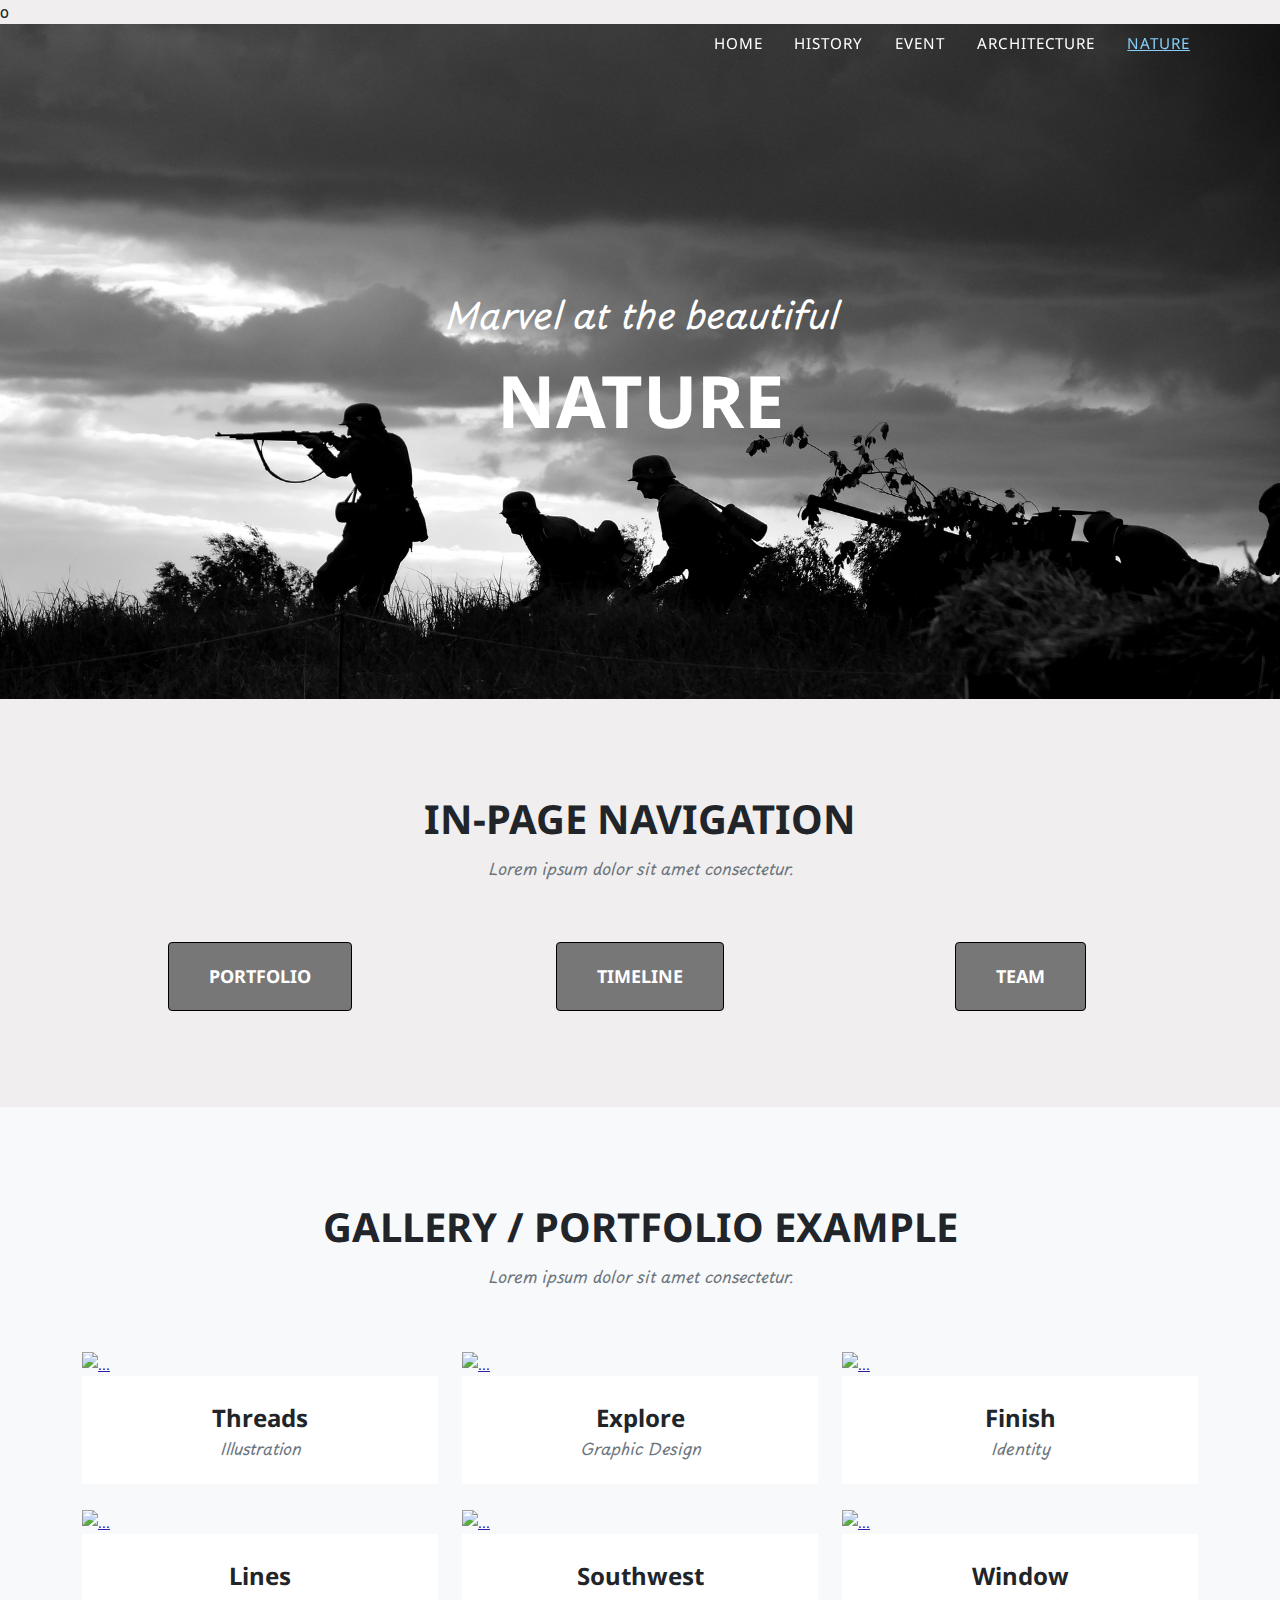
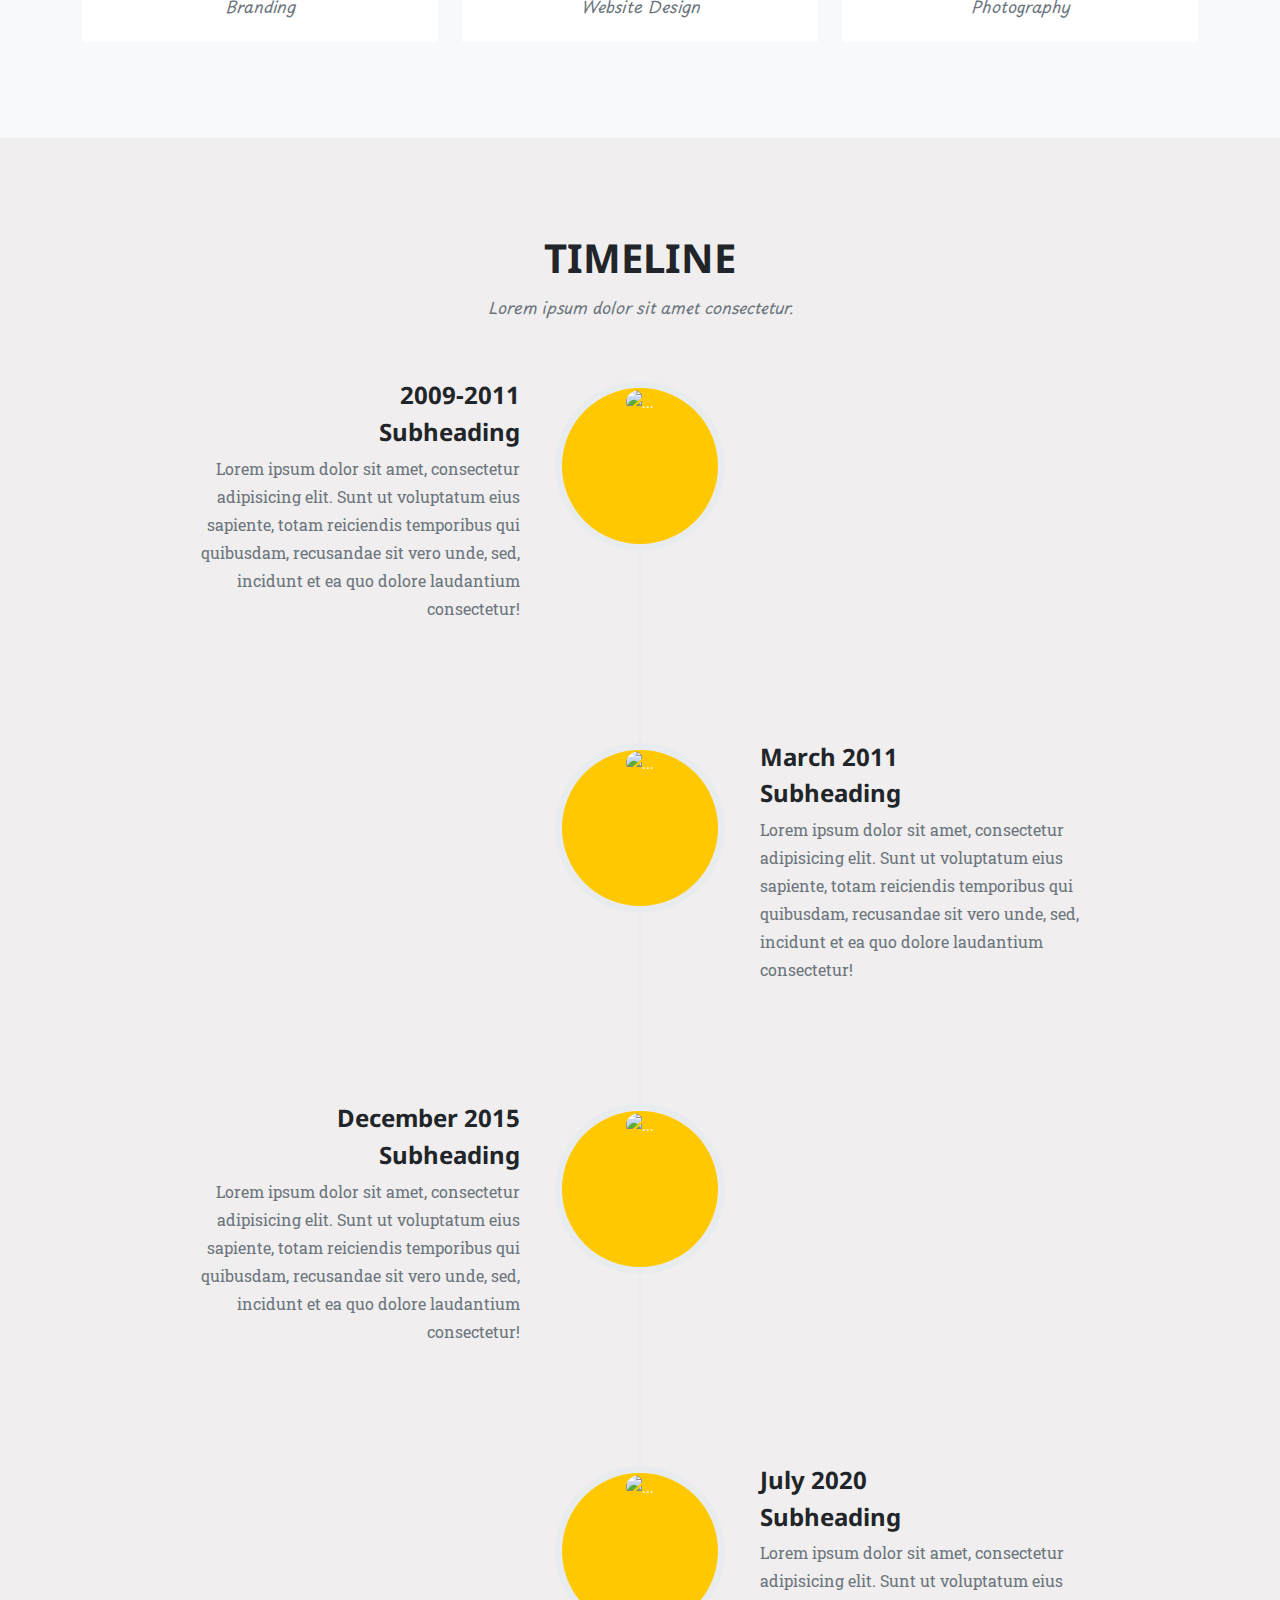
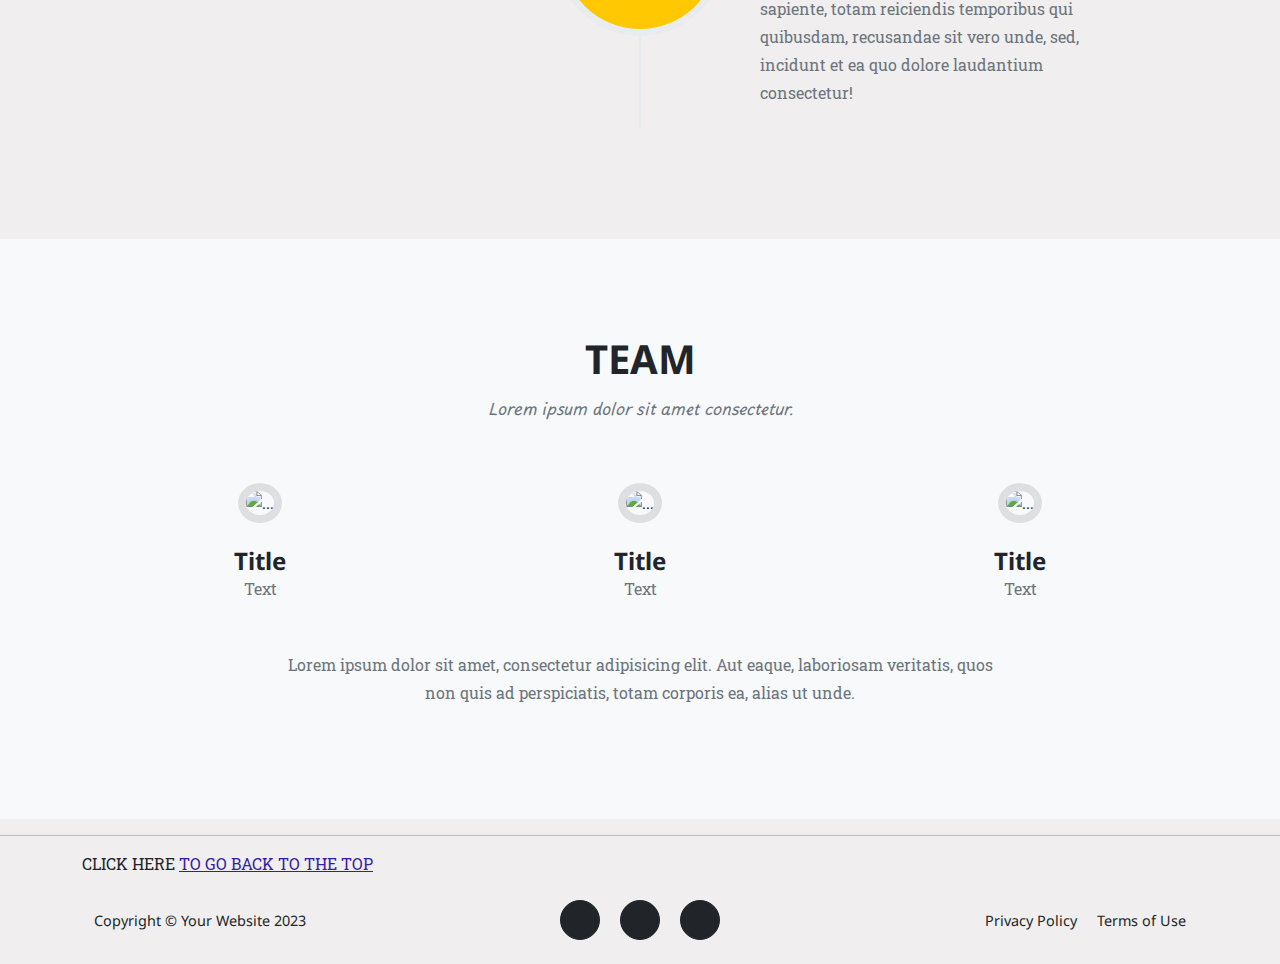
==== architecture.html @ 033f7594 "update to pages" ====
<!DOCTYPE html>
<html lang="en">
    <head>
        <meta charset="utf-8" />
        <meta name="viewport" content="width=device-width, initial-scale=1, shrink-to-fit=no" />
        <meta name="description" content="" />
        <meta name="author" content="" />
        <title>Agency - Start Bootstrap Theme</title>
        <!-- Favicon-->
        <link rel="icon" type="image/x-icon" href="assets/favicon.ico" />
        <!-- Font Awesome icons (free version)-->
        <script src="https://use.fontawesome.com/releases/v6.1.0/js/all.js" crossorigin="anonymous"></script>
        <!-- Google fonts-->
        <link href="https://fonts.googleapis.com/css?family=Montserrat:400,700" rel="stylesheet" type="text/css" />
        <link href="https://fonts.googleapis.com/css?family=Roboto+Slab:400,100,300,700" rel="stylesheet" type="text/css" />
        <link href="https://fonts.googleapis.com/css2?family=Noto+Sans:wght@500&display=swap" rel="stylesheet">
        o    <link href="https://fonts.googleapis.com/css2?family=Noto+Sans:wght@500&family=Playpen+Sans:wght@500&display=swap" rel="stylesheet">
        <!-- Core theme CSS (includes Bootstrap)-->
        <link href="css/styles.css" rel="stylesheet" />
    </head>
    <body id="page-top">
        <!-- Navigation-->
        <nav class="navbar navbar-expand-lg navbar-dark fixed-top" id="mainNav">
            <div class="container">
                <a class="navbar-brand" href="index.html"></a>
                <button class="navbar-toggler" type="button" data-bs-toggle="collapse" data-bs-target="#navbarResponsive" aria-controls="navbarResponsive" aria-expanded="false" aria-label="Toggle navigation">
                    Menu
                    <i class="fas fa-bars ms-1"></i>
                </button>
                <div class="collapse navbar-collapse" id="navbarResponsive">
                    <ul class="navbar-nav text-uppercase ms-auto py-4 py-lg-0">
                        <li class="nav-item"><a class="nav-link" href="index.html">Home</a></li>
                        <li class="nav-item"><a class="nav-link" href="history.html">History</a></li>
                        <li class="nav-item"><a class="nav-link" href="event.html">Event</a></li>
                        <li class="nav-item"><a class="nav-link" href="architecture.html">Architecture</a></li>
                        <li class="nav-item"><a class="nav-link active" href="nature.html">Nature</a></li>
                    </ul>
                </div>
            </div>
        </nav>
        <!-- Masthead-->
        <header class="masthead">
            <div class="container">
                <div class="masthead-subheading">Marvel at the beautiful</div>
                <div class="masthead-heading text-uppercase">Nature</div>
            </div>
        </header>
        <!-- Services-->
        <section class="page-section" id="services">
            <div class="container">
                <div class="text-center">
                    <h2 class="section-heading text-uppercase">In-Page Navigation</h2>               
                    <h3 class="section-subheading text-muted">Lorem ipsum dolor sit amet consectetur.</h3>
                </div>
                <div class="row text-center">
                    <div class="col-md-4">
                        <a class="btn btn-primary btn-xl text-uppercase" href="#portfolio">Portfolio</a>              
                    </div>
                    <div class="col-md-4">
                         <a class="btn btn-primary btn-xl text-uppercase" href="#about">Timeline</a> 
                    </div>
                    <div class="col-md-4">                     
                        <a class="btn btn-primary btn-xl text-uppercase" href="#team">Team</a> 
                    </div>
                </div>
            </div>
        </section>
        <!-- Portfolio Grid-->
        <section class="page-section bg-light" id="portfolio">
            <div class="container">
                <div class="text-center">
                    <h2 class="section-heading text-uppercase">Gallery / Portfolio Example</h2>
                    <h3 class="section-subheading text-muted">Lorem ipsum dolor sit amet consectetur.</h3>
                </div>
                <div class="row">
                    <div class="col-lg-4 col-sm-6 mb-4">
                        <!-- Portfolio item 1-->
                        <div class="portfolio-item">
                            <a class="portfolio-link" data-bs-toggle="modal" href="#portfolioModal1">
                                <div class="portfolio-hover">
                                    <div class="portfolio-hover-content"><i class="fas fa-plus fa-3x"></i></div>
                                </div>
                                <img class="img-fluid" src="assets/img/portfolio/1.jpg" alt="..." />
                            </a>
                            <div class="portfolio-caption">
                                <div class="portfolio-caption-heading">Threads</div>
                                <div class="portfolio-caption-subheading text-muted">Illustration</div>
                            </div>
                        </div>
                    </div>
                    <div class="col-lg-4 col-sm-6 mb-4">
                        <!-- Portfolio item 2-->
                        <div class="portfolio-item">
                            <a class="portfolio-link" data-bs-toggle="modal" href="#portfolioModal2">
                                <div class="portfolio-hover">
                                    <div class="portfolio-hover-content"><i class="fas fa-plus fa-3x"></i></div>
                                </div>
                                <img class="img-fluid" src="assets/img/portfolio/2.jpg" alt="..." />
                            </a>
                            <div class="portfolio-caption">
                                <div class="portfolio-caption-heading">Explore</div>
                                <div class="portfolio-caption-subheading text-muted">Graphic Design</div>
                            </div>
                        </div>
                    </div>
                    <div class="col-lg-4 col-sm-6 mb-4">
                        <!-- Portfolio item 3-->
                        <div class="portfolio-item">
                            <a class="portfolio-link" data-bs-toggle="modal" href="#portfolioModal3">
                                <div class="portfolio-hover">
                                    <div class="portfolio-hover-content"><i class="fas fa-plus fa-3x"></i></div>
                                </div>
                                <img class="img-fluid" src="assets/img/portfolio/3.jpg" alt="..." />
                            </a>
                            <div class="portfolio-caption">
                                <div class="portfolio-caption-heading">Finish</div>
                                <div class="portfolio-caption-subheading text-muted">Identity</div>
                            </div>
                        </div>
                    </div>
                    <div class="col-lg-4 col-sm-6 mb-4 mb-lg-0">
                        <!-- Portfolio item 4-->
                        <div class="portfolio-item">
                            <a class="portfolio-link" data-bs-toggle="modal" href="#portfolioModal4">
                                <div class="portfolio-hover">
                                    <div class="portfolio-hover-content"><i class="fas fa-plus fa-3x"></i></div>
                                </div>
                                <img class="img-fluid" src="assets/img/portfolio/4.jpg" alt="..." />
                            </a>
                            <div class="portfolio-caption">
                                <div class="portfolio-caption-heading">Lines</div>
                                <div class="portfolio-caption-subheading text-muted">Branding</div>
                            </div>
                        </div>
                    </div>
                    <div class="col-lg-4 col-sm-6 mb-4 mb-sm-0">
                        <!-- Portfolio item 5-->
                        <div class="portfolio-item">
                            <a class="portfolio-link" data-bs-toggle="modal" href="#portfolioModal5">
                                <div class="portfolio-hover">
                                    <div class="portfolio-hover-content"><i class="fas fa-plus fa-3x"></i></div>
                                </div>
                                <img class="img-fluid" src="assets/img/portfolio/5.jpg" alt="..." />
                            </a>
                            <div class="portfolio-caption">
                                <div class="portfolio-caption-heading">Southwest</div>
                                <div class="portfolio-caption-subheading text-muted">Website Design</div>
                            </div>
                        </div>
                    </div>
                    <div class="col-lg-4 col-sm-6">
                        <!-- Portfolio item 6-->
                        <div class="portfolio-item">
                            <a class="portfolio-link" data-bs-toggle="modal" href="#portfolioModal6">
                                <div class="portfolio-hover">
                                    <div class="portfolio-hover-content"><i class="fas fa-plus fa-3x"></i></div>
                                </div>
                                <img class="img-fluid" src="assets/img/portfolio/6.jpg" alt="..." />
                            </a>
                            <div class="portfolio-caption">
                                <div class="portfolio-caption-heading">Window</div>
                                <div class="portfolio-caption-subheading text-muted">Photography</div>
                            </div>
                        </div>
                    </div>
                </div>
            </div>
        </section>
        <!-- About-->
        <section class="page-section" id="about">
            <div class="container">
                <div class="text-center">
                    <h2 class="section-heading text-uppercase">Timeline</h2>
                    <h3 class="section-subheading text-muted">Lorem ipsum dolor sit amet consectetur.</h3>
                </div>
                <ul class="timeline">
                    <li>
                        <div class="timeline-image"><img class="rounded-circle img-fluid" src="assets/img/about/1.jpg" alt="..." /></div>
                        <div class="timeline-panel">
                            <div class="timeline-heading">
                                <h4>2009-2011</h4>
                                <h4 class="subheading">Subheading</h4>
                            </div>
                            <div class="timeline-body"><p class="text-muted">Lorem ipsum dolor sit amet, consectetur adipisicing elit. Sunt ut voluptatum eius sapiente, totam reiciendis temporibus qui quibusdam, recusandae sit vero unde, sed, incidunt et ea quo dolore laudantium consectetur!</p></div>
                        </div>
                    </li>
                    <li class="timeline-inverted">
                        <div class="timeline-image"><img class="rounded-circle img-fluid" src="assets/img/about/2.jpg" alt="..." /></div>
                        <div class="timeline-panel">
                            <div class="timeline-heading">
                                <h4>March 2011</h4>
                                <h4 class="subheading">Subheading</h4>
                            </div>
                            <div class="timeline-body"><p class="text-muted">Lorem ipsum dolor sit amet, consectetur adipisicing elit. Sunt ut voluptatum eius sapiente, totam reiciendis temporibus qui quibusdam, recusandae sit vero unde, sed, incidunt et ea quo dolore laudantium consectetur!</p></div>
                        </div>
                    </li>
                    <li>
                        <div class="timeline-image"><img class="rounded-circle img-fluid" src="assets/img/about/3.jpg" alt="..." /></div>
                        <div class="timeline-panel">
                            <div class="timeline-heading">
                                <h4>December 2015</h4>
                                <h4 class="subheading">Subheading</h4>
                            </div>
                            <div class="timeline-body"><p class="text-muted">Lorem ipsum dolor sit amet, consectetur adipisicing elit. Sunt ut voluptatum eius sapiente, totam reiciendis temporibus qui quibusdam, recusandae sit vero unde, sed, incidunt et ea quo dolore laudantium consectetur!</p></div>
                        </div>
                    </li>
                    <li class="timeline-inverted">
                        <div class="timeline-image"><img class="rounded-circle img-fluid" src="assets/img/about/4.jpg" alt="..." /></div>
                        <div class="timeline-panel">
                            <div class="timeline-heading">
                                <h4>July 2020</h4>
                                <h4 class="subheading">Subheading</h4>
                            </div>
                            <div class="timeline-body"><p class="text-muted">Lorem ipsum dolor sit amet, consectetur adipisicing elit. Sunt ut voluptatum eius sapiente, totam reiciendis temporibus qui quibusdam, recusandae sit vero unde, sed, incidunt et ea quo dolore laudantium consectetur!</p></div>
                        </div>
                    </li>
                </ul>
            </div>
        </section>
        <!-- Team-->
        <section class="page-section bg-light" id="team">
            <div class="container">
                <div class="text-center">
                    <h2 class="section-heading text-uppercase">Team</h2>
                    <h3 class="section-subheading text-muted">Lorem ipsum dolor sit amet consectetur.</h3>
                </div>
                <div class="row">
                    <div class="col-lg-4">
                        <div class="team-member">
                            <img class="mx-auto rounded-circle" src="assets/img/team/1.jpg" alt="..." />
                            <h4>Title</h4>
                            <p class="text-muted">Text</p>
                        </div>
                    </div>
                    <div class="col-lg-4">
                        <div class="team-member">
                            <img class="mx-auto rounded-circle" src="assets/img/team/2.jpg" alt="..." />
                            <h4>Title</h4>
                            <p class="text-muted">Text</p>
                        </div>
                    </div>
                    <div class="col-lg-4">
                        <div class="team-member">
                            <img class="mx-auto rounded-circle" src="assets/img/team/3.jpg" alt="..." />
                            <h4>Title</h4>
                            <p class="text-muted">Text</p>
                        </div>
                    </div>
                </div>
                <div class="row">
                    <div class="col-lg-8 mx-auto text-center"><p class="large text-muted">Lorem ipsum dolor sit amet, consectetur adipisicing elit. Aut eaque, laboriosam veritatis, quos non quis ad perspiciatis, totam corporis ea, alias ut unde.</p></div>
                </div>
            </div>
        </section>

         
    <hr>
    <div class="container">
    <div class="row align-items-center">
    <span class="meta">CLICK HERE
        <a href="#">TO GO BACK TO THE TOP</a>      
    </div>

        <!-- Footer-->
        <footer class="footer py-4">
            <div class="container">
                <div class="row align-items-center">
                    <div class="col-lg-4 text-lg-start">Copyright &copy; Your Website 2023</div>
                    <div class="col-lg-4 my-3 my-lg-0">
                        <a class="btn btn-dark btn-social mx-2" href="#!" aria-label="Twitter"><i class="fab fa-twitter"></i></a>
                        <a class="btn btn-dark btn-social mx-2" href="#!" aria-label="Facebook"><i class="fab fa-facebook-f"></i></a>
                        <a class="btn btn-dark btn-social mx-2" href="#!" aria-label="LinkedIn"><i class="fab fa-linkedin-in"></i></a>
                    </div>
                    <div class="col-lg-4 text-lg-end">
                        <a class="link-dark text-decoration-none me-3" href="#!">Privacy Policy</a>
                        <a class="link-dark text-decoration-none" href="#!">Terms of Use</a>
                    </div>
                </div>
            </div>
        </footer>
        <!-- Portfolio Modals-->
        <!-- Portfolio item 1 modal popup-->
        <div class="portfolio-modal modal fade" id="portfolioModal1" tabindex="-1" role="dialog" aria-hidden="true">
            <div class="modal-dialog">
                <div class="modal-content">
                    <div class="close-modal" data-bs-dismiss="modal"><img src="assets/img/close-icon.svg" alt="Close modal" /></div>
                    <div class="container">
                        <div class="row justify-content-center">
                            <div class="col-lg-8">
                                <div class="modal-body">
                                    <!-- Project details-->
                                    <h2 class="text-uppercase">Project Name</h2>
                                    <p class="item-intro text-muted">Lorem ipsum dolor sit amet consectetur.</p>
                                    <img class="img-fluid d-block mx-auto" src="assets/img/portfolio/1.jpg" alt="..." />
                                    <p>Use this area to describe your project. Lorem ipsum dolor sit amet, consectetur adipisicing elit. Est blanditiis dolorem culpa incidunt minus dignissimos deserunt repellat aperiam quasi sunt officia expedita beatae cupiditate, maiores repudiandae, nostrum, reiciendis facere nemo!</p>
                                    <ul class="list-inline">
                                        <li>
                                            <strong>Client:</strong>
                                            Threads
                                        </li>
                                        <li>
                                            <strong>Category:</strong>
                                            Illustration
                                        </li>
                                    </ul>
                                    <button class="btn btn-primary btn-xl text-uppercase" data-bs-dismiss="modal" type="button">
                                        <i class="fas fa-xmark me-1"></i>
                                        Close Project
                                    </button>
                                </div>
                            </div>
                        </div>
                    </div>
                </div>
            </div>
        </div>
        <!-- Portfolio item 2 modal popup-->
        <div class="portfolio-modal modal fade" id="portfolioModal2" tabindex="-1" role="dialog" aria-hidden="true">
            <div class="modal-dialog">
                <div class="modal-content">
                    <div class="close-modal" data-bs-dismiss="modal"><img src="assets/img/close-icon.svg" alt="Close modal" /></div>
                    <div class="container">
                        <div class="row justify-content-center">
                            <div class="col-lg-8">
                                <div class="modal-body">
                                    <!-- Project details-->
                                    <h2 class="text-uppercase">Project Name</h2>
                                    <p class="item-intro text-muted">Lorem ipsum dolor sit amet consectetur.</p>
                                    <img class="img-fluid d-block mx-auto" src="assets/img/portfolio/2.jpg" alt="..." />
                                    <p>Use this area to describe your project. Lorem ipsum dolor sit amet, consectetur adipisicing elit. Est blanditiis dolorem culpa incidunt minus dignissimos deserunt repellat aperiam quasi sunt officia expedita beatae cupiditate, maiores repudiandae, nostrum, reiciendis facere nemo!</p>
                                    <ul class="list-inline">
                                        <li>
                                            <strong>Client:</strong>
                                            Explore
                                        </li>
                                        <li>
                                            <strong>Category:</strong>
                                            Graphic Design
                                        </li>
                                    </ul>
                                    <button class="btn btn-primary btn-xl text-uppercase" data-bs-dismiss="modal" type="button">
                                        <i class="fas fa-xmark me-1"></i>
                                        Close Project
                                    </button>
                                </div>
                            </div>
                        </div>
                    </div>
                </div>
            </div>
        </div>
        <!-- Portfolio item 3 modal popup-->
        <div class="portfolio-modal modal fade" id="portfolioModal3" tabindex="-1" role="dialog" aria-hidden="true">
            <div class="modal-dialog">
                <div class="modal-content">
                    <div class="close-modal" data-bs-dismiss="modal"><img src="assets/img/close-icon.svg" alt="Close modal" /></div>
                    <div class="container">
                        <div class="row justify-content-center">
                            <div class="col-lg-8">
                                <div class="modal-body">
                                    <!-- Project details-->
                                    <h2 class="text-uppercase">Project Name</h2>
                                    <p class="item-intro text-muted">Lorem ipsum dolor sit amet consectetur.</p>
                                    <img class="img-fluid d-block mx-auto" src="assets/img/portfolio/3.jpg" alt="..." />
                                    <p>Use this area to describe your project. Lorem ipsum dolor sit amet, consectetur adipisicing elit. Est blanditiis dolorem culpa incidunt minus dignissimos deserunt repellat aperiam quasi sunt officia expedita beatae cupiditate, maiores repudiandae, nostrum, reiciendis facere nemo!</p>
                                    <ul class="list-inline">
                                        <li>
                                            <strong>Client:</strong>
                                            Finish
                                        </li>
                                        <li>
                                            <strong>Category:</strong>
                                            Identity
                                        </li>
                                    </ul>
                                    <button class="btn btn-primary btn-xl text-uppercase" data-bs-dismiss="modal" type="button">
                                        <i class="fas fa-xmark me-1"></i>
                                        Close Project
                                    </button>
                                </div>
                            </div>
                        </div>
                    </div>
                </div>
            </div>
        </div>
        <!-- Portfolio item 4 modal popup-->
        <div class="portfolio-modal modal fade" id="portfolioModal4" tabindex="-1" role="dialog" aria-hidden="true">
            <div class="modal-dialog">
                <div class="modal-content">
                    <div class="close-modal" data-bs-dismiss="modal"><img src="assets/img/close-icon.svg" alt="Close modal" /></div>
                    <div class="container">
                        <div class="row justify-content-center">
                            <div class="col-lg-8">
                                <div class="modal-body">
                                    <!-- Project details-->
                                    <h2 class="text-uppercase">Project Name</h2>
                                    <p class="item-intro text-muted">Lorem ipsum dolor sit amet consectetur.</p>
                                    <img class="img-fluid d-block mx-auto" src="assets/img/portfolio/4.jpg" alt="..." />
                                    <p>Use this area to describe your project. Lorem ipsum dolor sit amet, consectetur adipisicing elit. Est blanditiis dolorem culpa incidunt minus dignissimos deserunt repellat aperiam quasi sunt officia expedita beatae cupiditate, maiores repudiandae, nostrum, reiciendis facere nemo!</p>
                                    <ul class="list-inline">
                                        <li>
                                            <strong>Client:</strong>
                                            Lines
                                        </li>
                                        <li>
                                            <strong>Category:</strong>
                                            Branding
                                        </li>
                                    </ul>
                                    <button class="btn btn-primary btn-xl text-uppercase" data-bs-dismiss="modal" type="button">
                                        <i class="fas fa-xmark me-1"></i>
                                        Close Project
                                    </button>
                                </div>
                            </div>
                        </div>
                    </div>
                </div>
            </div>
        </div>
        <!-- Portfolio item 5 modal popup-->
        <div class="portfolio-modal modal fade" id="portfolioModal5" tabindex="-1" role="dialog" aria-hidden="true">
            <div class="modal-dialog">
                <div class="modal-content">
                    <div class="close-modal" data-bs-dismiss="modal"><img src="assets/img/close-icon.svg" alt="Close modal" /></div>
                    <div class="container">
                        <div class="row justify-content-center">
                            <div class="col-lg-8">
                                <div class="modal-body">
                                    <!-- Project details-->
                                    <h2 class="text-uppercase">Project Name</h2>
                                    <p class="item-intro text-muted">Lorem ipsum dolor sit amet consectetur.</p>
                                    <img class="img-fluid d-block mx-auto" src="assets/img/portfolio/5.jpg" alt="..." />
                                    <p>Use this area to describe your project. Lorem ipsum dolor sit amet, consectetur adipisicing elit. Est blanditiis dolorem culpa incidunt minus dignissimos deserunt repellat aperiam quasi sunt officia expedita beatae cupiditate, maiores repudiandae, nostrum, reiciendis facere nemo!</p>
                                    <ul class="list-inline">
                                        <li>
                                            <strong>Client:</strong>
                                            Southwest
                                        </li>
                                        <li>
                                            <strong>Category:</strong>
                                            Website Design
                                        </li>
                                    </ul>
                                    <button class="btn btn-primary btn-xl text-uppercase" data-bs-dismiss="modal" type="button">
                                        <i class="fas fa-xmark me-1"></i>
                                        Close Project
                                    </button>
                                </div>
                            </div>
                        </div>
                    </div>
                </div>
            </div>
        </div>
        <!-- Portfolio item 6 modal popup-->
        <div class="portfolio-modal modal fade" id="portfolioModal6" tabindex="-1" role="dialog" aria-hidden="true">
            <div class="modal-dialog">
                <div class="modal-content">
                    <div class="close-modal" data-bs-dismiss="modal"><img src="assets/img/close-icon.svg" alt="Close modal" /></div>
                    <div class="container">
                        <div class="row justify-content-center">
                            <div class="col-lg-8">
                                <div class="modal-body">
                                    <!-- Project details-->
                                    <h2 class="text-uppercase">Project Name</h2>
                                    <p class="item-intro text-muted">Lorem ipsum dolor sit amet consectetur.</p>
                                    <img class="img-fluid d-block mx-auto" src="assets/img/portfolio/6.jpg" alt="..." />
                                    <p>Use this area to describe your project. Lorem ipsum dolor sit amet, consectetur adipisicing elit. Est blanditiis dolorem culpa incidunt minus dignissimos deserunt repellat aperiam quasi sunt officia expedita beatae cupiditate, maiores repudiandae, nostrum, reiciendis facere nemo!</p>
                                    <ul class="list-inline">
                                        <li>
                                            <strong>Client:</strong>
                                            Window
                                        </li>
                                        <li>
                                            <strong>Category:</strong>
                                            Photography
                                        </li>
                                    </ul>
                                    <button class="btn btn-primary btn-xl text-uppercase" data-bs-dismiss="modal" type="button">
                                        <i class="fas fa-xmark me-1"></i>
                                        Close Project
                                    </button>
                                </div>
                            </div>
                        </div>
                    </div>
                </div>
            </div>
        </div>
        <!-- Bootstrap core JS-->
        <script src="https://cdn.jsdelivr.net/npm/bootstrap@5.1.3/dist/js/bootstrap.bundle.min.js"></script>
        <!-- Core theme JS-->
        <script src="js/scripts.js"></script>
    </body>
</html>
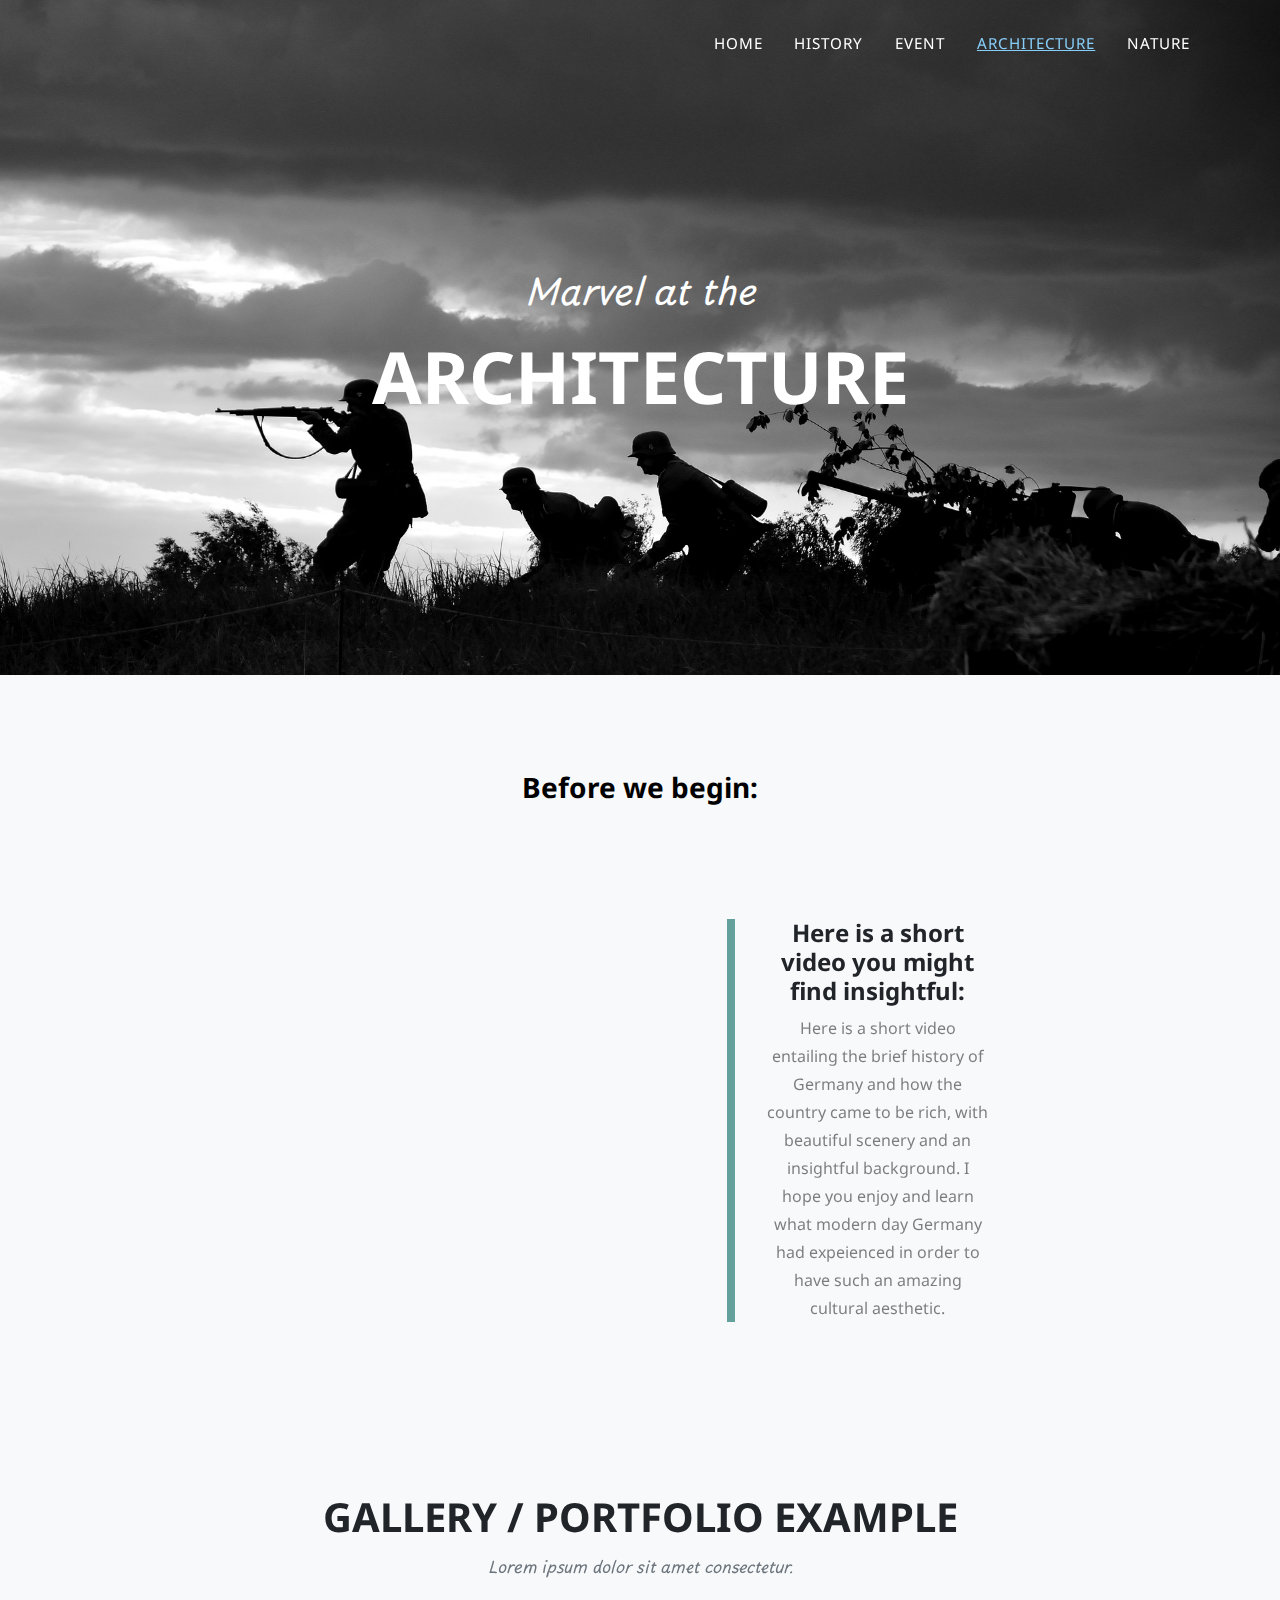
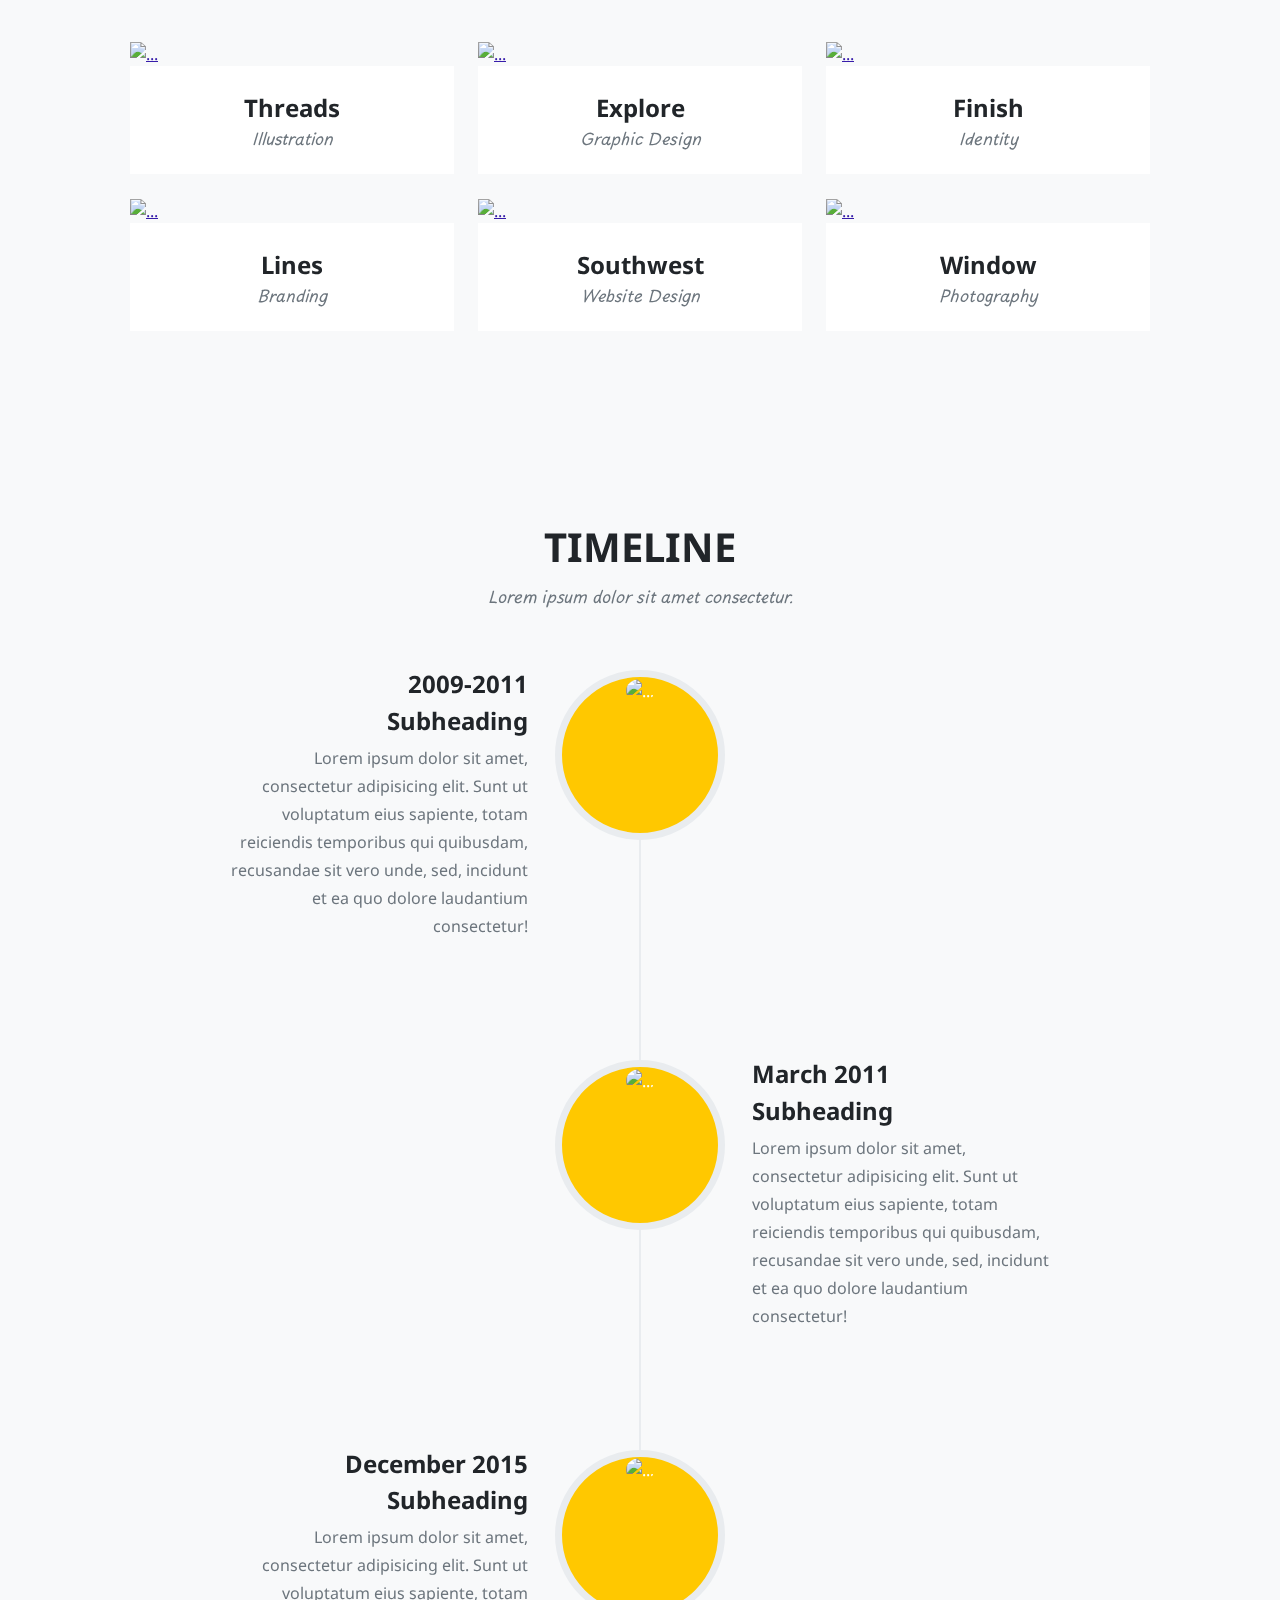
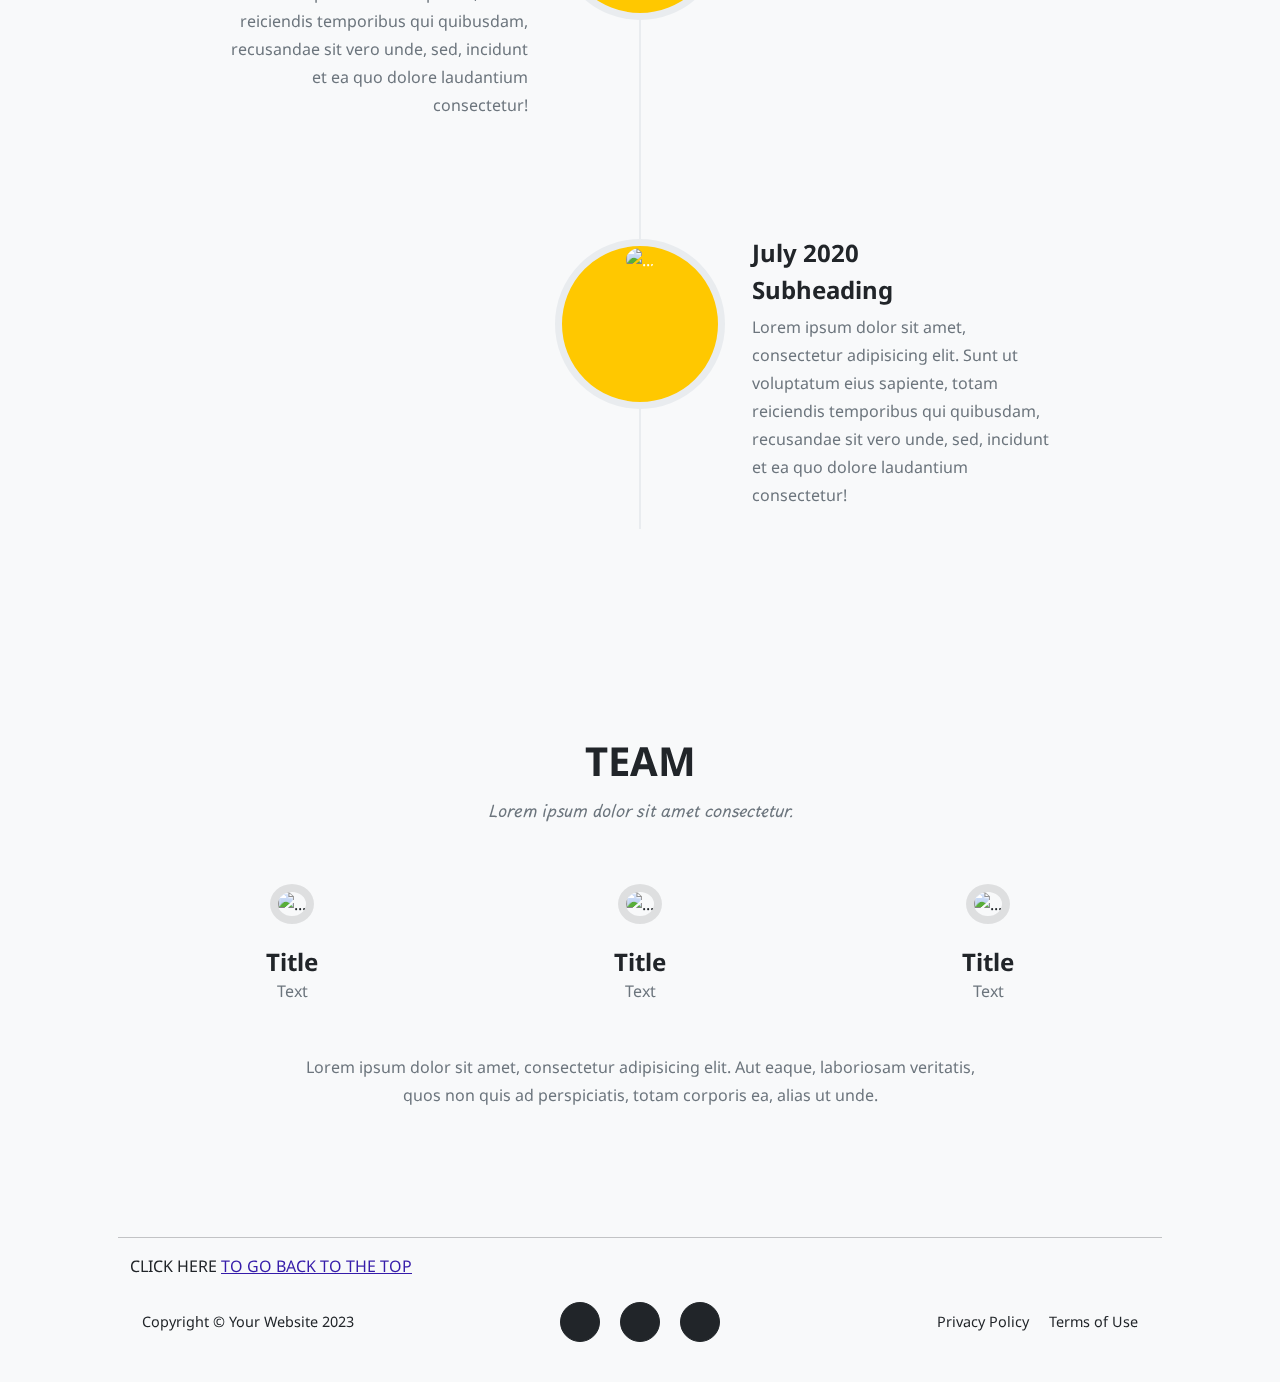
==== commit 61d5ddb1: "update to the" ====
--- a/architecture.html
+++ b/architecture.html
@@ -1,497 +1,590 @@
 <!DOCTYPE html>
 <html lang="en">
-    <head>
-        <meta charset="utf-8" />
-        <meta name="viewport" content="width=device-width, initial-scale=1, shrink-to-fit=no" />
-        <meta name="description" content="" />
-        <meta name="author" content="" />
-        <title>Agency - Start Bootstrap Theme</title>
-        <!-- Favicon-->
-        <link rel="icon" type="image/x-icon" href="assets/favicon.ico" />
-        <!-- Font Awesome icons (free version)-->
-        <script src="https://use.fontawesome.com/releases/v6.1.0/js/all.js" crossorigin="anonymous"></script>
-        <!-- Google fonts-->
-        <link href="https://fonts.googleapis.com/css?family=Montserrat:400,700" rel="stylesheet" type="text/css" />
-        <link href="https://fonts.googleapis.com/css?family=Roboto+Slab:400,100,300,700" rel="stylesheet" type="text/css" />
-        <link href="https://fonts.googleapis.com/css2?family=Noto+Sans:wght@500&display=swap" rel="stylesheet">
-        o    <link href="https://fonts.googleapis.com/css2?family=Noto+Sans:wght@500&family=Playpen+Sans:wght@500&display=swap" rel="stylesheet">
-        <!-- Core theme CSS (includes Bootstrap)-->
-        <link href="css/styles.css" rel="stylesheet" />
-    </head>
-    <body id="page-top">
-        <!-- Navigation-->
-        <nav class="navbar navbar-expand-lg navbar-dark fixed-top" id="mainNav">
-            <div class="container">
-                <a class="navbar-brand" href="index.html"></a>
-                <button class="navbar-toggler" type="button" data-bs-toggle="collapse" data-bs-target="#navbarResponsive" aria-controls="navbarResponsive" aria-expanded="false" aria-label="Toggle navigation">
-                    Menu
-                    <i class="fas fa-bars ms-1"></i>
-                </button>
-                <div class="collapse navbar-collapse" id="navbarResponsive">
-                    <ul class="navbar-nav text-uppercase ms-auto py-4 py-lg-0">
-                        <li class="nav-item"><a class="nav-link" href="index.html">Home</a></li>
-                        <li class="nav-item"><a class="nav-link" href="history.html">History</a></li>
-                        <li class="nav-item"><a class="nav-link" href="event.html">Event</a></li>
-                        <li class="nav-item"><a class="nav-link" href="architecture.html">Architecture</a></li>
-                        <li class="nav-item"><a class="nav-link active" href="nature.html">Nature</a></li>
-                    </ul>
-                </div>
-            </div>
-        </nav>
-        <!-- Masthead-->
-        <header class="masthead">
-            <div class="container">
-                <div class="masthead-subheading">Marvel at the beautiful</div>
-                <div class="masthead-heading text-uppercase">Nature</div>
-            </div>
-        </header>
-        <!-- Services-->
-        <section class="page-section" id="services">
-            <div class="container">
-                <div class="text-center">
-                    <h2 class="section-heading text-uppercase">In-Page Navigation</h2>               
-                    <h3 class="section-subheading text-muted">Lorem ipsum dolor sit amet consectetur.</h3>
-                </div>
-                <div class="row text-center">
-                    <div class="col-md-4">
-                        <a class="btn btn-primary btn-xl text-uppercase" href="#portfolio">Portfolio</a>              
-                    </div>
-                    <div class="col-md-4">
-                         <a class="btn btn-primary btn-xl text-uppercase" href="#about">Timeline</a> 
-                    </div>
-                    <div class="col-md-4">                     
-                        <a class="btn btn-primary btn-xl text-uppercase" href="#team">Team</a> 
-                    </div>
-                </div>
-            </div>
-        </section>
-        <!-- Portfolio Grid-->
-        <section class="page-section bg-light" id="portfolio">
-            <div class="container">
-                <div class="text-center">
-                    <h2 class="section-heading text-uppercase">Gallery / Portfolio Example</h2>
-                    <h3 class="section-subheading text-muted">Lorem ipsum dolor sit amet consectetur.</h3>
-                </div>
-                <div class="row">
-                    <div class="col-lg-4 col-sm-6 mb-4">
-                        <!-- Portfolio item 1-->
-                        <div class="portfolio-item">
-                            <a class="portfolio-link" data-bs-toggle="modal" href="#portfolioModal1">
-                                <div class="portfolio-hover">
-                                    <div class="portfolio-hover-content"><i class="fas fa-plus fa-3x"></i></div>
-                                </div>
-                                <img class="img-fluid" src="assets/img/portfolio/1.jpg" alt="..." />
-                            </a>
-                            <div class="portfolio-caption">
-                                <div class="portfolio-caption-heading">Threads</div>
-                                <div class="portfolio-caption-subheading text-muted">Illustration</div>
-                            </div>
-                        </div>
-                    </div>
-                    <div class="col-lg-4 col-sm-6 mb-4">
-                        <!-- Portfolio item 2-->
-                        <div class="portfolio-item">
-                            <a class="portfolio-link" data-bs-toggle="modal" href="#portfolioModal2">
-                                <div class="portfolio-hover">
-                                    <div class="portfolio-hover-content"><i class="fas fa-plus fa-3x"></i></div>
-                                </div>
-                                <img class="img-fluid" src="assets/img/portfolio/2.jpg" alt="..." />
-                            </a>
-                            <div class="portfolio-caption">
-                                <div class="portfolio-caption-heading">Explore</div>
-                                <div class="portfolio-caption-subheading text-muted">Graphic Design</div>
-                            </div>
-                        </div>
-                    </div>
-                    <div class="col-lg-4 col-sm-6 mb-4">
-                        <!-- Portfolio item 3-->
-                        <div class="portfolio-item">
-                            <a class="portfolio-link" data-bs-toggle="modal" href="#portfolioModal3">
-                                <div class="portfolio-hover">
-                                    <div class="portfolio-hover-content"><i class="fas fa-plus fa-3x"></i></div>
-                                </div>
-                                <img class="img-fluid" src="assets/img/portfolio/3.jpg" alt="..." />
-                            </a>
-                            <div class="portfolio-caption">
-                                <div class="portfolio-caption-heading">Finish</div>
-                                <div class="portfolio-caption-subheading text-muted">Identity</div>
-                            </div>
-                        </div>
-                    </div>
-                    <div class="col-lg-4 col-sm-6 mb-4 mb-lg-0">
-                        <!-- Portfolio item 4-->
-                        <div class="portfolio-item">
-                            <a class="portfolio-link" data-bs-toggle="modal" href="#portfolioModal4">
-                                <div class="portfolio-hover">
-                                    <div class="portfolio-hover-content"><i class="fas fa-plus fa-3x"></i></div>
-                                </div>
-                                <img class="img-fluid" src="assets/img/portfolio/4.jpg" alt="..." />
-                            </a>
-                            <div class="portfolio-caption">
-                                <div class="portfolio-caption-heading">Lines</div>
-                                <div class="portfolio-caption-subheading text-muted">Branding</div>
-                            </div>
-                        </div>
-                    </div>
-                    <div class="col-lg-4 col-sm-6 mb-4 mb-sm-0">
-                        <!-- Portfolio item 5-->
-                        <div class="portfolio-item">
-                            <a class="portfolio-link" data-bs-toggle="modal" href="#portfolioModal5">
-                                <div class="portfolio-hover">
-                                    <div class="portfolio-hover-content"><i class="fas fa-plus fa-3x"></i></div>
-                                </div>
-                                <img class="img-fluid" src="assets/img/portfolio/5.jpg" alt="..." />
-                            </a>
-                            <div class="portfolio-caption">
-                                <div class="portfolio-caption-heading">Southwest</div>
-                                <div class="portfolio-caption-subheading text-muted">Website Design</div>
-                            </div>
-                        </div>
-                    </div>
-                    <div class="col-lg-4 col-sm-6">
-                        <!-- Portfolio item 6-->
-                        <div class="portfolio-item">
-                            <a class="portfolio-link" data-bs-toggle="modal" href="#portfolioModal6">
-                                <div class="portfolio-hover">
-                                    <div class="portfolio-hover-content"><i class="fas fa-plus fa-3x"></i></div>
-                                </div>
-                                <img class="img-fluid" src="assets/img/portfolio/6.jpg" alt="..." />
-                            </a>
-                            <div class="portfolio-caption">
-                                <div class="portfolio-caption-heading">Window</div>
-                                <div class="portfolio-caption-subheading text-muted">Photography</div>
-                            </div>
-                        </div>
-                    </div>
-                </div>
-            </div>
-        </section>
-        <!-- About-->
-        <section class="page-section" id="about">
-            <div class="container">
-                <div class="text-center">
-                    <h2 class="section-heading text-uppercase">Timeline</h2>
-                    <h3 class="section-subheading text-muted">Lorem ipsum dolor sit amet consectetur.</h3>
-                </div>
-                <ul class="timeline">
-                    <li>
-                        <div class="timeline-image"><img class="rounded-circle img-fluid" src="assets/img/about/1.jpg" alt="..." /></div>
-                        <div class="timeline-panel">
-                            <div class="timeline-heading">
-                                <h4>2009-2011</h4>
-                                <h4 class="subheading">Subheading</h4>
-                            </div>
-                            <div class="timeline-body"><p class="text-muted">Lorem ipsum dolor sit amet, consectetur adipisicing elit. Sunt ut voluptatum eius sapiente, totam reiciendis temporibus qui quibusdam, recusandae sit vero unde, sed, incidunt et ea quo dolore laudantium consectetur!</p></div>
-                        </div>
-                    </li>
-                    <li class="timeline-inverted">
-                        <div class="timeline-image"><img class="rounded-circle img-fluid" src="assets/img/about/2.jpg" alt="..." /></div>
-                        <div class="timeline-panel">
-                            <div class="timeline-heading">
-                                <h4>March 2011</h4>
-                                <h4 class="subheading">Subheading</h4>
-                            </div>
-                            <div class="timeline-body"><p class="text-muted">Lorem ipsum dolor sit amet, consectetur adipisicing elit. Sunt ut voluptatum eius sapiente, totam reiciendis temporibus qui quibusdam, recusandae sit vero unde, sed, incidunt et ea quo dolore laudantium consectetur!</p></div>
-                        </div>
-                    </li>
-                    <li>
-                        <div class="timeline-image"><img class="rounded-circle img-fluid" src="assets/img/about/3.jpg" alt="..." /></div>
-                        <div class="timeline-panel">
-                            <div class="timeline-heading">
-                                <h4>December 2015</h4>
-                                <h4 class="subheading">Subheading</h4>
-                            </div>
-                            <div class="timeline-body"><p class="text-muted">Lorem ipsum dolor sit amet, consectetur adipisicing elit. Sunt ut voluptatum eius sapiente, totam reiciendis temporibus qui quibusdam, recusandae sit vero unde, sed, incidunt et ea quo dolore laudantium consectetur!</p></div>
-                        </div>
-                    </li>
-                    <li class="timeline-inverted">
-                        <div class="timeline-image"><img class="rounded-circle img-fluid" src="assets/img/about/4.jpg" alt="..." /></div>
-                        <div class="timeline-panel">
-                            <div class="timeline-heading">
-                                <h4>July 2020</h4>
-                                <h4 class="subheading">Subheading</h4>
-                            </div>
-                            <div class="timeline-body"><p class="text-muted">Lorem ipsum dolor sit amet, consectetur adipisicing elit. Sunt ut voluptatum eius sapiente, totam reiciendis temporibus qui quibusdam, recusandae sit vero unde, sed, incidunt et ea quo dolore laudantium consectetur!</p></div>
-                        </div>
-                    </li>
+
+<head>
+    <meta charset="utf-8" />
+    <meta name="viewport" content="width=device-width, initial-scale=1, shrink-to-fit=no" />
+    <meta name="description" content="" />
+    <meta name="author" content="" />
+    <title>Agency - Start Bootstrap Theme</title>
+    <!-- Favicon-->
+    <link rel="icon" type="image/x-icon" href="assets/favicon.ico" />
+    <!-- Font Awesome icons (free version)-->
+    <script src="https://use.fontawesome.com/releases/v6.1.0/js/all.js" crossorigin="anonymous"></script>
+    <!-- Google fonts-->
+    <link href="https://fonts.googleapis.com/css?family=Montserrat:400,700" rel="stylesheet" type="text/css" />
+    <link href="https://fonts.googleapis.com/css?family=Roboto+Slab:400,100,300,700" rel="stylesheet" type="text/css" />
+    <link href="https://fonts.googleapis.com/css2?family=Noto+Sans:wght@500&display=swap" rel="stylesheet">
+    <link href="https://fonts.googleapis.com/css2?family=Noto+Sans:wght@500&family=Playpen+Sans:wght@500&display=swap"
+        rel="stylesheet">
+    <!-- Core theme CSS (includes Bootstrap)-->
+    <link href="css/styles.css" rel="stylesheet" />
+</head>
+
+<body id="page-top">
+    <!-- Navigation-->
+    <nav class="navbar navbar-expand-lg navbar-dark fixed-top" id="mainNav">
+        <div class="container">
+            <a class="navbar-brand" href="index.html"></a>
+            <button class="navbar-toggler" type="button" data-bs-toggle="collapse" data-bs-target="#navbarResponsive"
+                aria-controls="navbarResponsive" aria-expanded="false" aria-label="Toggle navigation">
+                Menu
+                <i class="fas fa-bars ms-1"></i>
+            </button>
+            <div class="collapse navbar-collapse" id="navbarResponsive">
+                <ul class="navbar-nav text-uppercase ms-auto py-4 py-lg-0">
+                    <li class="nav-item"><a class="nav-link" href="index.html">Home</a></li>
+                    <li class="nav-item"><a class="nav-link" href="history.html">History</a></li>
+                    <li class="nav-item"><a class="nav-link" href="event.html">Event</a></li>
+                    <li class="nav-item"><a class="nav-link active" href="architecture.html">Architecture</a></li>
+                    <li class="nav-item"><a class="nav-link" href="nature.html">Nature</a></li>
                 </ul>
             </div>
-        </section>
-        <!-- Team-->
-        <section class="page-section bg-light" id="team">
-            <div class="container">
-                <div class="text-center">
-                    <h2 class="section-heading text-uppercase">Team</h2>
-                    <h3 class="section-subheading text-muted">Lorem ipsum dolor sit amet consectetur.</h3>
-                </div>
-                <div class="row">
-                    <div class="col-lg-4">
-                        <div class="team-member">
-                            <img class="mx-auto rounded-circle" src="assets/img/team/1.jpg" alt="..." />
-                            <h4>Title</h4>
-                            <p class="text-muted">Text</p>
-                        </div>
-                    </div>
-                    <div class="col-lg-4">
-                        <div class="team-member">
-                            <img class="mx-auto rounded-circle" src="assets/img/team/2.jpg" alt="..." />
-                            <h4>Title</h4>
-                            <p class="text-muted">Text</p>
-                        </div>
-                    </div>
-                    <div class="col-lg-4">
-                        <div class="team-member">
-                            <img class="mx-auto rounded-circle" src="assets/img/team/3.jpg" alt="..." />
-                            <h4>Title</h4>
-                            <p class="text-muted">Text</p>
-                        </div>
-                    </div>
-                </div>
-                <div class="row">
-                    <div class="col-lg-8 mx-auto text-center"><p class="large text-muted">Lorem ipsum dolor sit amet, consectetur adipisicing elit. Aut eaque, laboriosam veritatis, quos non quis ad perspiciatis, totam corporis ea, alias ut unde.</p></div>
-                </div>
+        </div>
+    </nav>
+    <!-- Masthead-->
+    <header class="masthead">
+        <div class="container">
+            <div class="masthead-subheading">Marvel at the</div>
+            <div class="masthead-heading text-uppercase">Architecture</div>
+        </div>
+    </header>
+
+    <!--google maps-->
+    <section class="projects-section bg-light">
+        <div class="container px-4 px-lg-5">
+            <div class="project-text w-100 my-auto text-center text-lg-left">
+                <h3 class="text-black">Before we begin:</h3>
             </div>
-        </section>
-
-         
-    <hr>
-    <div class="container">
-    <div class="row align-items-center">
-    <span class="meta">CLICK HERE
-        <a href="#">TO GO BACK TO THE TOP</a>      
-    </div>
-
-        <!-- Footer-->
-        <footer class="footer py-4">
+            <!-- Featured maps Row-->
+            <div class="row gx-0 mb-4 mb-lg-5 align-items-center">
+                <div class="col-xl-7 col-lg-6">
+
+                    <iframe src="https://www.google.com/maps/embed?pb=!1m18!1m12!1m3!1d85229.04697735496!2d11.546296612076112!3d48.12166015614677!2m3!1f0!2f0!3f0!3m2!1i1024!2i768!4f13.1!3m3!1m2!1s0x479e75f9a38c5fd9%3A0x10cb84a7db1987d!2sMunich%2C%20Germany!5e0!3m2!1sen!2suk!4v1700583616852!5m2!1sen!2suk" 
+                    width="710" height="450" style="border:0;" allowfullscreen="" loading="lazy" referrerpolicy="no-referrer-when-downgrade"></iframe>
+
+                </div>
+                <div class="col-xl-3 col-lg-4">
+                    <div class="featured-text text-center text-lg-left">
+                        <h4>Here is a short video you might find insightful:</h4>
+                        <p class="text-black-50 mb-0">Here is a short video entailing the brief history of
+                            Germany and how the country came to be rich, with beautiful scenery and an insightful
+                            background.
+                            I hope you enjoy and learn what modern day Germany had expeienced
+                            in order to have such an amazing cultural aesthetic.
+                        </p>
+                    </div>
+                </div>
+            </div>
+
+
+            <!-- Portfolio Grid-->
+            <section class="page-section bg-light" id="portfolio">
+                <div class="container">
+                    <div class="text-center">
+                        <h2 class="section-heading text-uppercase">Gallery / Portfolio Example</h2>
+                        <h3 class="section-subheading text-muted">Lorem ipsum dolor sit amet consectetur.</h3>
+                    </div>
+                    <div class="row">
+                        <div class="col-lg-4 col-sm-6 mb-4">
+                            <!-- Portfolio item 1-->
+                            <div class="portfolio-item">
+                                <a class="portfolio-link" data-bs-toggle="modal" href="#portfolioModal1">
+                                    <div class="portfolio-hover">
+                                        <div class="portfolio-hover-content"><i class="fas fa-plus fa-3x"></i></div>
+                                    </div>
+                                    <img class="img-fluid" src="assets/img/portfolio/1.jpg" alt="..." />
+                                </a>
+                                <div class="portfolio-caption">
+                                    <div class="portfolio-caption-heading">Threads</div>
+                                    <div class="portfolio-caption-subheading text-muted">Illustration</div>
+                                </div>
+                            </div>
+                        </div>
+                        <div class="col-lg-4 col-sm-6 mb-4">
+                            <!-- Portfolio item 2-->
+                            <div class="portfolio-item">
+                                <a class="portfolio-link" data-bs-toggle="modal" href="#portfolioModal2">
+                                    <div class="portfolio-hover">
+                                        <div class="portfolio-hover-content"><i class="fas fa-plus fa-3x"></i></div>
+                                    </div>
+                                    <img class="img-fluid" src="assets/img/portfolio/2.jpg" alt="..." />
+                                </a>
+                                <div class="portfolio-caption">
+                                    <div class="portfolio-caption-heading">Explore</div>
+                                    <div class="portfolio-caption-subheading text-muted">Graphic Design</div>
+                                </div>
+                            </div>
+                        </div>
+                        <div class="col-lg-4 col-sm-6 mb-4">
+                            <!-- Portfolio item 3-->
+                            <div class="portfolio-item">
+                                <a class="portfolio-link" data-bs-toggle="modal" href="#portfolioModal3">
+                                    <div class="portfolio-hover">
+                                        <div class="portfolio-hover-content"><i class="fas fa-plus fa-3x"></i></div>
+                                    </div>
+                                    <img class="img-fluid" src="assets/img/portfolio/3.jpg" alt="..." />
+                                </a>
+                                <div class="portfolio-caption">
+                                    <div class="portfolio-caption-heading">Finish</div>
+                                    <div class="portfolio-caption-subheading text-muted">Identity</div>
+                                </div>
+                            </div>
+                        </div>
+                        <div class="col-lg-4 col-sm-6 mb-4 mb-lg-0">
+                            <!-- Portfolio item 4-->
+                            <div class="portfolio-item">
+                                <a class="portfolio-link" data-bs-toggle="modal" href="#portfolioModal4">
+                                    <div class="portfolio-hover">
+                                        <div class="portfolio-hover-content"><i class="fas fa-plus fa-3x"></i></div>
+                                    </div>
+                                    <img class="img-fluid" src="assets/img/portfolio/4.jpg" alt="..." />
+                                </a>
+                                <div class="portfolio-caption">
+                                    <div class="portfolio-caption-heading">Lines</div>
+                                    <div class="portfolio-caption-subheading text-muted">Branding</div>
+                                </div>
+                            </div>
+                        </div>
+                        <div class="col-lg-4 col-sm-6 mb-4 mb-sm-0">
+                            <!-- Portfolio item 5-->
+                            <div class="portfolio-item">
+                                <a class="portfolio-link" data-bs-toggle="modal" href="#portfolioModal5">
+                                    <div class="portfolio-hover">
+                                        <div class="portfolio-hover-content"><i class="fas fa-plus fa-3x"></i></div>
+                                    </div>
+                                    <img class="img-fluid" src="assets/img/portfolio/5.jpg" alt="..." />
+                                </a>
+                                <div class="portfolio-caption">
+                                    <div class="portfolio-caption-heading">Southwest</div>
+                                    <div class="portfolio-caption-subheading text-muted">Website Design</div>
+                                </div>
+                            </div>
+                        </div>
+                        <div class="col-lg-4 col-sm-6">
+                            <!-- Portfolio item 6-->
+                            <div class="portfolio-item">
+                                <a class="portfolio-link" data-bs-toggle="modal" href="#portfolioModal6">
+                                    <div class="portfolio-hover">
+                                        <div class="portfolio-hover-content"><i class="fas fa-plus fa-3x"></i></div>
+                                    </div>
+                                    <img class="img-fluid" src="assets/img/portfolio/6.jpg" alt="..." />
+                                </a>
+                                <div class="portfolio-caption">
+                                    <div class="portfolio-caption-heading">Window</div>
+                                    <div class="portfolio-caption-subheading text-muted">Photography</div>
+                                </div>
+                            </div>
+                        </div>
+                    </div>
+                </div>
+            </section>
+            <!-- About-->
+            <section class="page-section" id="about">
+                <div class="container">
+                    <div class="text-center">
+                        <h2 class="section-heading text-uppercase">Timeline</h2>
+                        <h3 class="section-subheading text-muted">Lorem ipsum dolor sit amet consectetur.</h3>
+                    </div>
+                    <ul class="timeline">
+                        <li>
+                            <div class="timeline-image"><img class="rounded-circle img-fluid"
+                                    src="assets/img/about/1.jpg" alt="..." /></div>
+                            <div class="timeline-panel">
+                                <div class="timeline-heading">
+                                    <h4>2009-2011</h4>
+                                    <h4 class="subheading">Subheading</h4>
+                                </div>
+                                <div class="timeline-body">
+                                    <p class="text-muted">Lorem ipsum dolor sit amet, consectetur adipisicing elit. Sunt
+                                        ut voluptatum eius sapiente, totam reiciendis temporibus qui quibusdam,
+                                        recusandae sit vero unde, sed, incidunt et ea quo dolore laudantium consectetur!
+                                    </p>
+                                </div>
+                            </div>
+                        </li>
+                        <li class="timeline-inverted">
+                            <div class="timeline-image"><img class="rounded-circle img-fluid"
+                                    src="assets/img/about/2.jpg" alt="..." /></div>
+                            <div class="timeline-panel">
+                                <div class="timeline-heading">
+                                    <h4>March 2011</h4>
+                                    <h4 class="subheading">Subheading</h4>
+                                </div>
+                                <div class="timeline-body">
+                                    <p class="text-muted">Lorem ipsum dolor sit amet, consectetur adipisicing elit. Sunt
+                                        ut voluptatum eius sapiente, totam reiciendis temporibus qui quibusdam,
+                                        recusandae sit vero unde, sed, incidunt et ea quo dolore laudantium consectetur!
+                                    </p>
+                                </div>
+                            </div>
+                        </li>
+                        <li>
+                            <div class="timeline-image"><img class="rounded-circle img-fluid"
+                                    src="assets/img/about/3.jpg" alt="..." /></div>
+                            <div class="timeline-panel">
+                                <div class="timeline-heading">
+                                    <h4>December 2015</h4>
+                                    <h4 class="subheading">Subheading</h4>
+                                </div>
+                                <div class="timeline-body">
+                                    <p class="text-muted">Lorem ipsum dolor sit amet, consectetur adipisicing elit. Sunt
+                                        ut voluptatum eius sapiente, totam reiciendis temporibus qui quibusdam,
+                                        recusandae sit vero unde, sed, incidunt et ea quo dolore laudantium consectetur!
+                                    </p>
+                                </div>
+                            </div>
+                        </li>
+                        <li class="timeline-inverted">
+                            <div class="timeline-image"><img class="rounded-circle img-fluid"
+                                    src="assets/img/about/4.jpg" alt="..." /></div>
+                            <div class="timeline-panel">
+                                <div class="timeline-heading">
+                                    <h4>July 2020</h4>
+                                    <h4 class="subheading">Subheading</h4>
+                                </div>
+                                <div class="timeline-body">
+                                    <p class="text-muted">Lorem ipsum dolor sit amet, consectetur adipisicing elit. Sunt
+                                        ut voluptatum eius sapiente, totam reiciendis temporibus qui quibusdam,
+                                        recusandae sit vero unde, sed, incidunt et ea quo dolore laudantium consectetur!
+                                    </p>
+                                </div>
+                            </div>
+                        </li>
+                    </ul>
+                </div>
+            </section>
+            <!-- Team-->
+            <section class="page-section bg-light" id="team">
+                <div class="container">
+                    <div class="text-center">
+                        <h2 class="section-heading text-uppercase">Team</h2>
+                        <h3 class="section-subheading text-muted">Lorem ipsum dolor sit amet consectetur.</h3>
+                    </div>
+                    <div class="row">
+                        <div class="col-lg-4">
+                            <div class="team-member">
+                                <img class="mx-auto rounded-circle" src="assets/img/team/1.jpg" alt="..." />
+                                <h4>Title</h4>
+                                <p class="text-muted">Text</p>
+                            </div>
+                        </div>
+                        <div class="col-lg-4">
+                            <div class="team-member">
+                                <img class="mx-auto rounded-circle" src="assets/img/team/2.jpg" alt="..." />
+                                <h4>Title</h4>
+                                <p class="text-muted">Text</p>
+                            </div>
+                        </div>
+                        <div class="col-lg-4">
+                            <div class="team-member">
+                                <img class="mx-auto rounded-circle" src="assets/img/team/3.jpg" alt="..." />
+                                <h4>Title</h4>
+                                <p class="text-muted">Text</p>
+                            </div>
+                        </div>
+                    </div>
+                    <div class="row">
+                        <div class="col-lg-8 mx-auto text-center">
+                            <p class="large text-muted">Lorem ipsum dolor sit amet, consectetur adipisicing elit. Aut
+                                eaque, laboriosam veritatis, quos non quis ad perspiciatis, totam corporis ea, alias ut
+                                unde.</p>
+                        </div>
+                    </div>
+                </div>
+            </section>
+
+
+            <hr>
             <div class="container">
                 <div class="row align-items-center">
-                    <div class="col-lg-4 text-lg-start">Copyright &copy; Your Website 2023</div>
-                    <div class="col-lg-4 my-3 my-lg-0">
-                        <a class="btn btn-dark btn-social mx-2" href="#!" aria-label="Twitter"><i class="fab fa-twitter"></i></a>
-                        <a class="btn btn-dark btn-social mx-2" href="#!" aria-label="Facebook"><i class="fab fa-facebook-f"></i></a>
-                        <a class="btn btn-dark btn-social mx-2" href="#!" aria-label="LinkedIn"><i class="fab fa-linkedin-in"></i></a>
-                    </div>
-                    <div class="col-lg-4 text-lg-end">
-                        <a class="link-dark text-decoration-none me-3" href="#!">Privacy Policy</a>
-                        <a class="link-dark text-decoration-none" href="#!">Terms of Use</a>
-                    </div>
-                </div>
-            </div>
-        </footer>
-        <!-- Portfolio Modals-->
-        <!-- Portfolio item 1 modal popup-->
-        <div class="portfolio-modal modal fade" id="portfolioModal1" tabindex="-1" role="dialog" aria-hidden="true">
-            <div class="modal-dialog">
-                <div class="modal-content">
-                    <div class="close-modal" data-bs-dismiss="modal"><img src="assets/img/close-icon.svg" alt="Close modal" /></div>
+                    <span class="meta">CLICK HERE
+                        <a href="#">TO GO BACK TO THE TOP</a>
+                </div>
+
+                <!-- Footer-->
+                <footer class="footer py-4">
                     <div class="container">
-                        <div class="row justify-content-center">
-                            <div class="col-lg-8">
-                                <div class="modal-body">
-                                    <!-- Project details-->
-                                    <h2 class="text-uppercase">Project Name</h2>
-                                    <p class="item-intro text-muted">Lorem ipsum dolor sit amet consectetur.</p>
-                                    <img class="img-fluid d-block mx-auto" src="assets/img/portfolio/1.jpg" alt="..." />
-                                    <p>Use this area to describe your project. Lorem ipsum dolor sit amet, consectetur adipisicing elit. Est blanditiis dolorem culpa incidunt minus dignissimos deserunt repellat aperiam quasi sunt officia expedita beatae cupiditate, maiores repudiandae, nostrum, reiciendis facere nemo!</p>
-                                    <ul class="list-inline">
-                                        <li>
-                                            <strong>Client:</strong>
-                                            Threads
-                                        </li>
-                                        <li>
-                                            <strong>Category:</strong>
-                                            Illustration
-                                        </li>
-                                    </ul>
-                                    <button class="btn btn-primary btn-xl text-uppercase" data-bs-dismiss="modal" type="button">
-                                        <i class="fas fa-xmark me-1"></i>
-                                        Close Project
-                                    </button>
-                                </div>
-                            </div>
-                        </div>
-                    </div>
-                </div>
-            </div>
-        </div>
-        <!-- Portfolio item 2 modal popup-->
-        <div class="portfolio-modal modal fade" id="portfolioModal2" tabindex="-1" role="dialog" aria-hidden="true">
-            <div class="modal-dialog">
-                <div class="modal-content">
-                    <div class="close-modal" data-bs-dismiss="modal"><img src="assets/img/close-icon.svg" alt="Close modal" /></div>
-                    <div class="container">
-                        <div class="row justify-content-center">
-                            <div class="col-lg-8">
-                                <div class="modal-body">
-                                    <!-- Project details-->
-                                    <h2 class="text-uppercase">Project Name</h2>
-                                    <p class="item-intro text-muted">Lorem ipsum dolor sit amet consectetur.</p>
-                                    <img class="img-fluid d-block mx-auto" src="assets/img/portfolio/2.jpg" alt="..." />
-                                    <p>Use this area to describe your project. Lorem ipsum dolor sit amet, consectetur adipisicing elit. Est blanditiis dolorem culpa incidunt minus dignissimos deserunt repellat aperiam quasi sunt officia expedita beatae cupiditate, maiores repudiandae, nostrum, reiciendis facere nemo!</p>
-                                    <ul class="list-inline">
-                                        <li>
-                                            <strong>Client:</strong>
-                                            Explore
-                                        </li>
-                                        <li>
-                                            <strong>Category:</strong>
-                                            Graphic Design
-                                        </li>
-                                    </ul>
-                                    <button class="btn btn-primary btn-xl text-uppercase" data-bs-dismiss="modal" type="button">
-                                        <i class="fas fa-xmark me-1"></i>
-                                        Close Project
-                                    </button>
-                                </div>
-                            </div>
-                        </div>
-                    </div>
-                </div>
-            </div>
-        </div>
-        <!-- Portfolio item 3 modal popup-->
-        <div class="portfolio-modal modal fade" id="portfolioModal3" tabindex="-1" role="dialog" aria-hidden="true">
-            <div class="modal-dialog">
-                <div class="modal-content">
-                    <div class="close-modal" data-bs-dismiss="modal"><img src="assets/img/close-icon.svg" alt="Close modal" /></div>
-                    <div class="container">
-                        <div class="row justify-content-center">
-                            <div class="col-lg-8">
-                                <div class="modal-body">
-                                    <!-- Project details-->
-                                    <h2 class="text-uppercase">Project Name</h2>
-                                    <p class="item-intro text-muted">Lorem ipsum dolor sit amet consectetur.</p>
-                                    <img class="img-fluid d-block mx-auto" src="assets/img/portfolio/3.jpg" alt="..." />
-                                    <p>Use this area to describe your project. Lorem ipsum dolor sit amet, consectetur adipisicing elit. Est blanditiis dolorem culpa incidunt minus dignissimos deserunt repellat aperiam quasi sunt officia expedita beatae cupiditate, maiores repudiandae, nostrum, reiciendis facere nemo!</p>
-                                    <ul class="list-inline">
-                                        <li>
-                                            <strong>Client:</strong>
-                                            Finish
-                                        </li>
-                                        <li>
-                                            <strong>Category:</strong>
-                                            Identity
-                                        </li>
-                                    </ul>
-                                    <button class="btn btn-primary btn-xl text-uppercase" data-bs-dismiss="modal" type="button">
-                                        <i class="fas fa-xmark me-1"></i>
-                                        Close Project
-                                    </button>
-                                </div>
-                            </div>
-                        </div>
-                    </div>
-                </div>
-            </div>
-        </div>
-        <!-- Portfolio item 4 modal popup-->
-        <div class="portfolio-modal modal fade" id="portfolioModal4" tabindex="-1" role="dialog" aria-hidden="true">
-            <div class="modal-dialog">
-                <div class="modal-content">
-                    <div class="close-modal" data-bs-dismiss="modal"><img src="assets/img/close-icon.svg" alt="Close modal" /></div>
-                    <div class="container">
-                        <div class="row justify-content-center">
-                            <div class="col-lg-8">
-                                <div class="modal-body">
-                                    <!-- Project details-->
-                                    <h2 class="text-uppercase">Project Name</h2>
-                                    <p class="item-intro text-muted">Lorem ipsum dolor sit amet consectetur.</p>
-                                    <img class="img-fluid d-block mx-auto" src="assets/img/portfolio/4.jpg" alt="..." />
-                                    <p>Use this area to describe your project. Lorem ipsum dolor sit amet, consectetur adipisicing elit. Est blanditiis dolorem culpa incidunt minus dignissimos deserunt repellat aperiam quasi sunt officia expedita beatae cupiditate, maiores repudiandae, nostrum, reiciendis facere nemo!</p>
-                                    <ul class="list-inline">
-                                        <li>
-                                            <strong>Client:</strong>
-                                            Lines
-                                        </li>
-                                        <li>
-                                            <strong>Category:</strong>
-                                            Branding
-                                        </li>
-                                    </ul>
-                                    <button class="btn btn-primary btn-xl text-uppercase" data-bs-dismiss="modal" type="button">
-                                        <i class="fas fa-xmark me-1"></i>
-                                        Close Project
-                                    </button>
-                                </div>
-                            </div>
-                        </div>
-                    </div>
-                </div>
-            </div>
-        </div>
-        <!-- Portfolio item 5 modal popup-->
-        <div class="portfolio-modal modal fade" id="portfolioModal5" tabindex="-1" role="dialog" aria-hidden="true">
-            <div class="modal-dialog">
-                <div class="modal-content">
-                    <div class="close-modal" data-bs-dismiss="modal"><img src="assets/img/close-icon.svg" alt="Close modal" /></div>
-                    <div class="container">
-                        <div class="row justify-content-center">
-                            <div class="col-lg-8">
-                                <div class="modal-body">
-                                    <!-- Project details-->
-                                    <h2 class="text-uppercase">Project Name</h2>
-                                    <p class="item-intro text-muted">Lorem ipsum dolor sit amet consectetur.</p>
-                                    <img class="img-fluid d-block mx-auto" src="assets/img/portfolio/5.jpg" alt="..." />
-                                    <p>Use this area to describe your project. Lorem ipsum dolor sit amet, consectetur adipisicing elit. Est blanditiis dolorem culpa incidunt minus dignissimos deserunt repellat aperiam quasi sunt officia expedita beatae cupiditate, maiores repudiandae, nostrum, reiciendis facere nemo!</p>
-                                    <ul class="list-inline">
-                                        <li>
-                                            <strong>Client:</strong>
-                                            Southwest
-                                        </li>
-                                        <li>
-                                            <strong>Category:</strong>
-                                            Website Design
-                                        </li>
-                                    </ul>
-                                    <button class="btn btn-primary btn-xl text-uppercase" data-bs-dismiss="modal" type="button">
-                                        <i class="fas fa-xmark me-1"></i>
-                                        Close Project
-                                    </button>
-                                </div>
-                            </div>
-                        </div>
-                    </div>
-                </div>
-            </div>
-        </div>
-        <!-- Portfolio item 6 modal popup-->
-        <div class="portfolio-modal modal fade" id="portfolioModal6" tabindex="-1" role="dialog" aria-hidden="true">
-            <div class="modal-dialog">
-                <div class="modal-content">
-                    <div class="close-modal" data-bs-dismiss="modal"><img src="assets/img/close-icon.svg" alt="Close modal" /></div>
-                    <div class="container">
-                        <div class="row justify-content-center">
-                            <div class="col-lg-8">
-                                <div class="modal-body">
-                                    <!-- Project details-->
-                                    <h2 class="text-uppercase">Project Name</h2>
-                                    <p class="item-intro text-muted">Lorem ipsum dolor sit amet consectetur.</p>
-                                    <img class="img-fluid d-block mx-auto" src="assets/img/portfolio/6.jpg" alt="..." />
-                                    <p>Use this area to describe your project. Lorem ipsum dolor sit amet, consectetur adipisicing elit. Est blanditiis dolorem culpa incidunt minus dignissimos deserunt repellat aperiam quasi sunt officia expedita beatae cupiditate, maiores repudiandae, nostrum, reiciendis facere nemo!</p>
-                                    <ul class="list-inline">
-                                        <li>
-                                            <strong>Client:</strong>
-                                            Window
-                                        </li>
-                                        <li>
-                                            <strong>Category:</strong>
-                                            Photography
-                                        </li>
-                                    </ul>
-                                    <button class="btn btn-primary btn-xl text-uppercase" data-bs-dismiss="modal" type="button">
-                                        <i class="fas fa-xmark me-1"></i>
-                                        Close Project
-                                    </button>
-                                </div>
-                            </div>
-                        </div>
-                    </div>
-                </div>
-            </div>
-        </div>
-        <!-- Bootstrap core JS-->
-        <script src="https://cdn.jsdelivr.net/npm/bootstrap@5.1.3/dist/js/bootstrap.bundle.min.js"></script>
-        <!-- Core theme JS-->
-        <script src="js/scripts.js"></script>
-    </body>
-</html>
+                        <div class="row align-items-center">
+                            <div class="col-lg-4 text-lg-start">Copyright &copy; Your Website 2023</div>
+                            <div class="col-lg-4 my-3 my-lg-0">
+                                <a class="btn btn-dark btn-social mx-2" href="#!" aria-label="Twitter"><i
+                                        class="fab fa-twitter"></i></a>
+                                <a class="btn btn-dark btn-social mx-2" href="#!" aria-label="Facebook"><i
+                                        class="fab fa-facebook-f"></i></a>
+                                <a class="btn btn-dark btn-social mx-2" href="#!" aria-label="LinkedIn"><i
+                                        class="fab fa-linkedin-in"></i></a>
+                            </div>
+                            <div class="col-lg-4 text-lg-end">
+                                <a class="link-dark text-decoration-none me-3" href="#!">Privacy Policy</a>
+                                <a class="link-dark text-decoration-none" href="#!">Terms of Use</a>
+                            </div>
+                        </div>
+                    </div>
+                </footer>
+                <!-- Portfolio Modals-->
+                <!-- Portfolio item 1 modal popup-->
+                <div class="portfolio-modal modal fade" id="portfolioModal1" tabindex="-1" role="dialog"
+                    aria-hidden="true">
+                    <div class="modal-dialog">
+                        <div class="modal-content">
+                            <div class="close-modal" data-bs-dismiss="modal"><img src="assets/img/close-icon.svg"
+                                    alt="Close modal" /></div>
+                            <div class="container">
+                                <div class="row justify-content-center">
+                                    <div class="col-lg-8">
+                                        <div class="modal-body">
+                                            <!-- Project details-->
+                                            <h2 class="text-uppercase">Project Name</h2>
+                                            <p class="item-intro text-muted">Lorem ipsum dolor sit amet consectetur.</p>
+                                            <img class="img-fluid d-block mx-auto" src="assets/img/portfolio/1.jpg"
+                                                alt="..." />
+                                            <p>Use this area to describe your project. Lorem ipsum dolor sit amet,
+                                                consectetur adipisicing elit. Est blanditiis dolorem culpa incidunt
+                                                minus dignissimos deserunt repellat aperiam quasi sunt officia expedita
+                                                beatae cupiditate, maiores repudiandae, nostrum, reiciendis facere nemo!
+                                            </p>
+                                            <ul class="list-inline">
+                                                <li>
+                                                    <strong>Client:</strong>
+                                                    Threads
+                                                </li>
+                                                <li>
+                                                    <strong>Category:</strong>
+                                                    Illustration
+                                                </li>
+                                            </ul>
+                                            <button class="btn btn-primary btn-xl text-uppercase"
+                                                data-bs-dismiss="modal" type="button">
+                                                <i class="fas fa-xmark me-1"></i>
+                                                Close Project
+                                            </button>
+                                        </div>
+                                    </div>
+                                </div>
+                            </div>
+                        </div>
+                    </div>
+                </div>
+                <!-- Portfolio item 2 modal popup-->
+                <div class="portfolio-modal modal fade" id="portfolioModal2" tabindex="-1" role="dialog"
+                    aria-hidden="true">
+                    <div class="modal-dialog">
+                        <div class="modal-content">
+                            <div class="close-modal" data-bs-dismiss="modal"><img src="assets/img/close-icon.svg"
+                                    alt="Close modal" /></div>
+                            <div class="container">
+                                <div class="row justify-content-center">
+                                    <div class="col-lg-8">
+                                        <div class="modal-body">
+                                            <!-- Project details-->
+                                            <h2 class="text-uppercase">Project Name</h2>
+                                            <p class="item-intro text-muted">Lorem ipsum dolor sit amet consectetur.</p>
+                                            <img class="img-fluid d-block mx-auto" src="assets/img/portfolio/2.jpg"
+                                                alt="..." />
+                                            <p>Use this area to describe your project. Lorem ipsum dolor sit amet,
+                                                consectetur adipisicing elit. Est blanditiis dolorem culpa incidunt
+                                                minus dignissimos deserunt repellat aperiam quasi sunt officia expedita
+                                                beatae cupiditate, maiores repudiandae, nostrum, reiciendis facere nemo!
+                                            </p>
+                                            <ul class="list-inline">
+                                                <li>
+                                                    <strong>Client:</strong>
+                                                    Explore
+                                                </li>
+                                                <li>
+                                                    <strong>Category:</strong>
+                                                    Graphic Design
+                                                </li>
+                                            </ul>
+                                            <button class="btn btn-primary btn-xl text-uppercase"
+                                                data-bs-dismiss="modal" type="button">
+                                                <i class="fas fa-xmark me-1"></i>
+                                                Close Project
+                                            </button>
+                                        </div>
+                                    </div>
+                                </div>
+                            </div>
+                        </div>
+                    </div>
+                </div>
+                <!-- Portfolio item 3 modal popup-->
+                <div class="portfolio-modal modal fade" id="portfolioModal3" tabindex="-1" role="dialog"
+                    aria-hidden="true">
+                    <div class="modal-dialog">
+                        <div class="modal-content">
+                            <div class="close-modal" data-bs-dismiss="modal"><img src="assets/img/close-icon.svg"
+                                    alt="Close modal" /></div>
+                            <div class="container">
+                                <div class="row justify-content-center">
+                                    <div class="col-lg-8">
+                                        <div class="modal-body">
+                                            <!-- Project details-->
+                                            <h2 class="text-uppercase">Project Name</h2>
+                                            <p class="item-intro text-muted">Lorem ipsum dolor sit amet consectetur.</p>
+                                            <img class="img-fluid d-block mx-auto" src="assets/img/portfolio/3.jpg"
+                                                alt="..." />
+                                            <p>Use this area to describe your project. Lorem ipsum dolor sit amet,
+                                                consectetur adipisicing elit. Est blanditiis dolorem culpa incidunt
+                                                minus dignissimos deserunt repellat aperiam quasi sunt officia expedita
+                                                beatae cupiditate, maiores repudiandae, nostrum, reiciendis facere nemo!
+                                            </p>
+                                            <ul class="list-inline">
+                                                <li>
+                                                    <strong>Client:</strong>
+                                                    Finish
+                                                </li>
+                                                <li>
+                                                    <strong>Category:</strong>
+                                                    Identity
+                                                </li>
+                                            </ul>
+                                            <button class="btn btn-primary btn-xl text-uppercase"
+                                                data-bs-dismiss="modal" type="button">
+                                                <i class="fas fa-xmark me-1"></i>
+                                                Close Project
+                                            </button>
+                                        </div>
+                                    </div>
+                                </div>
+                            </div>
+                        </div>
+                    </div>
+                </div>
+                <!-- Portfolio item 4 modal popup-->
+                <div class="portfolio-modal modal fade" id="portfolioModal4" tabindex="-1" role="dialog"
+                    aria-hidden="true">
+                    <div class="modal-dialog">
+                        <div class="modal-content">
+                            <div class="close-modal" data-bs-dismiss="modal"><img src="assets/img/close-icon.svg"
+                                    alt="Close modal" /></div>
+                            <div class="container">
+                                <div class="row justify-content-center">
+                                    <div class="col-lg-8">
+                                        <div class="modal-body">
+                                            <!-- Project details-->
+                                            <h2 class="text-uppercase">Project Name</h2>
+                                            <p class="item-intro text-muted">Lorem ipsum dolor sit amet consectetur.</p>
+                                            <img class="img-fluid d-block mx-auto" src="assets/img/portfolio/4.jpg"
+                                                alt="..." />
+                                            <p>Use this area to describe your project. Lorem ipsum dolor sit amet,
+                                                consectetur adipisicing elit. Est blanditiis dolorem culpa incidunt
+                                                minus dignissimos deserunt repellat aperiam quasi sunt officia expedita
+                                                beatae cupiditate, maiores repudiandae, nostrum, reiciendis facere nemo!
+                                            </p>
+                                            <ul class="list-inline">
+                                                <li>
+                                                    <strong>Client:</strong>
+                                                    Lines
+                                                </li>
+                                                <li>
+                                                    <strong>Category:</strong>
+                                                    Branding
+                                                </li>
+                                            </ul>
+                                            <button class="btn btn-primary btn-xl text-uppercase"
+                                                data-bs-dismiss="modal" type="button">
+                                                <i class="fas fa-xmark me-1"></i>
+                                                Close Project
+                                            </button>
+                                        </div>
+                                    </div>
+                                </div>
+                            </div>
+                        </div>
+                    </div>
+                </div>
+                <!-- Portfolio item 5 modal popup-->
+                <div class="portfolio-modal modal fade" id="portfolioModal5" tabindex="-1" role="dialog"
+                    aria-hidden="true">
+                    <div class="modal-dialog">
+                        <div class="modal-content">
+                            <div class="close-modal" data-bs-dismiss="modal"><img src="assets/img/close-icon.svg"
+                                    alt="Close modal" /></div>
+                            <div class="container">
+                                <div class="row justify-content-center">
+                                    <div class="col-lg-8">
+                                        <div class="modal-body">
+                                            <!-- Project details-->
+                                            <h2 class="text-uppercase">Project Name</h2>
+                                            <p class="item-intro text-muted">Lorem ipsum dolor sit amet consectetur.</p>
+                                            <img class="img-fluid d-block mx-auto" src="assets/img/portfolio/5.jpg"
+                                                alt="..." />
+                                            <p>Use this area to describe your project. Lorem ipsum dolor sit amet,
+                                                consectetur adipisicing elit. Est blanditiis dolorem culpa incidunt
+                                                minus dignissimos deserunt repellat aperiam quasi sunt officia expedita
+                                                beatae cupiditate, maiores repudiandae, nostrum, reiciendis facere nemo!
+                                            </p>
+                                            <ul class="list-inline">
+                                                <li>
+                                                    <strong>Client:</strong>
+                                                    Southwest
+                                                </li>
+                                                <li>
+                                                    <strong>Category:</strong>
+                                                    Website Design
+                                                </li>
+                                            </ul>
+                                            <button class="btn btn-primary btn-xl text-uppercase"
+                                                data-bs-dismiss="modal" type="button">
+                                                <i class="fas fa-xmark me-1"></i>
+                                                Close Project
+                                            </button>
+                                        </div>
+                                    </div>
+                                </div>
+                            </div>
+                        </div>
+                    </div>
+                </div>
+                <!-- Portfolio item 6 modal popup-->
+                <div class="portfolio-modal modal fade" id="portfolioModal6" tabindex="-1" role="dialog"
+                    aria-hidden="true">
+                    <div class="modal-dialog">
+                        <div class="modal-content">
+                            <div class="close-modal" data-bs-dismiss="modal"><img src="assets/img/close-icon.svg"
+                                    alt="Close modal" /></div>
+                            <div class="container">
+                                <div class="row justify-content-center">
+                                    <div class="col-lg-8">
+                                        <div class="modal-body">
+                                            <!-- Project details-->
+                                            <h2 class="text-uppercase">Project Name</h2>
+                                            <p class="item-intro text-muted">Lorem ipsum dolor sit amet consectetur.</p>
+                                            <img class="img-fluid d-block mx-auto" src="assets/img/portfolio/6.jpg"
+                                                alt="..." />
+                                            <p>Use this area to describe your project. Lorem ipsum dolor sit amet,
+                                                consectetur adipisicing elit. Est blanditiis dolorem culpa incidunt
+                                                minus dignissimos deserunt repellat aperiam quasi sunt officia expedita
+                                                beatae cupiditate, maiores repudiandae, nostrum, reiciendis facere nemo!
+                                            </p>
+                                            <ul class="list-inline">
+                                                <li>
+                                                    <strong>Client:</strong>
+                                                    Window
+                                                </li>
+                                                <li>
+                                                    <strong>Category:</strong>
+                                                    Photography
+                                                </li>
+                                            </ul>
+                                            <button class="btn btn-primary btn-xl text-uppercase"
+                                                data-bs-dismiss="modal" type="button">
+                                                <i class="fas fa-xmark me-1"></i>
+                                                Close Project
+                                            </button>
+                                        </div>
+                                    </div>
+                                </div>
+                            </div>
+                        </div>
+                    </div>
+                </div>
+                <!-- Bootstrap core JS-->
+                <script src="https://cdn.jsdelivr.net/npm/bootstrap@5.1.3/dist/js/bootstrap.bundle.min.js"></script>
+                <!-- Core theme JS-->
+                <script src="js/scripts.js"></script>
+</body>
+
+</html>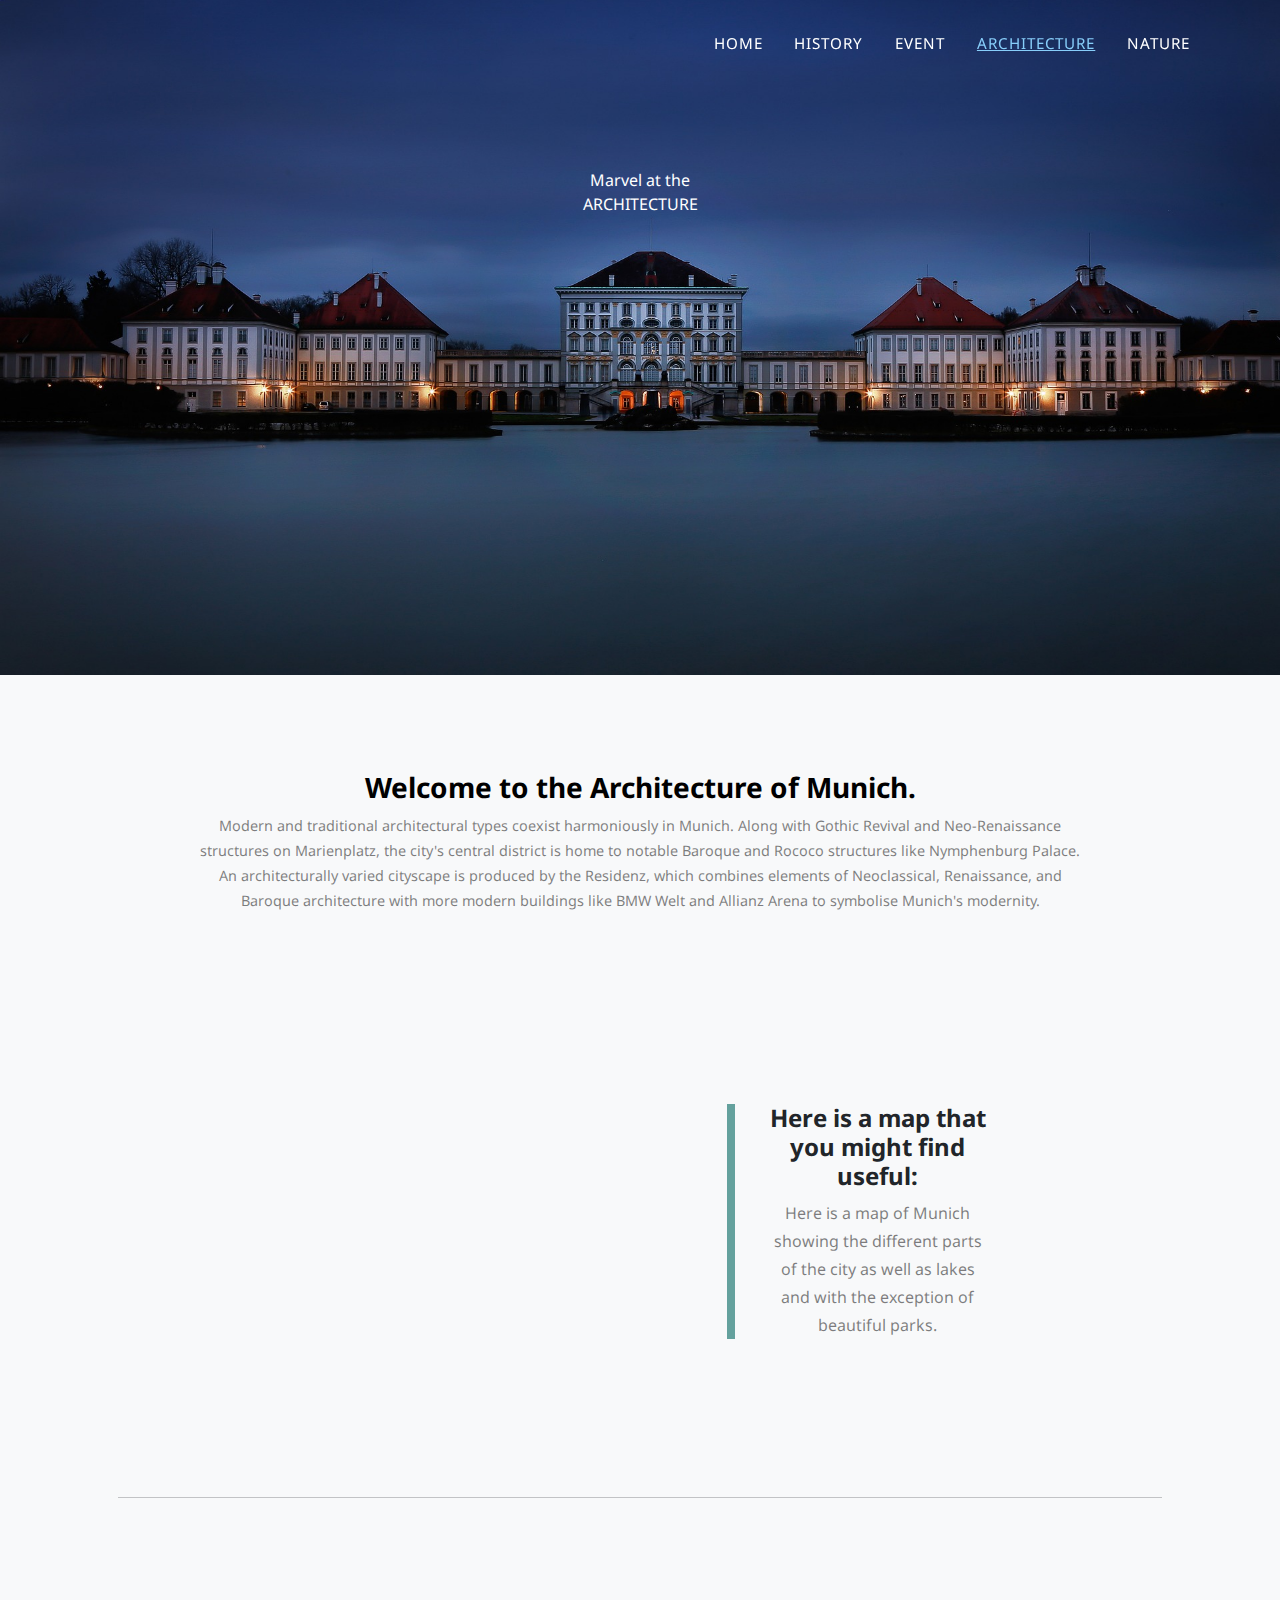
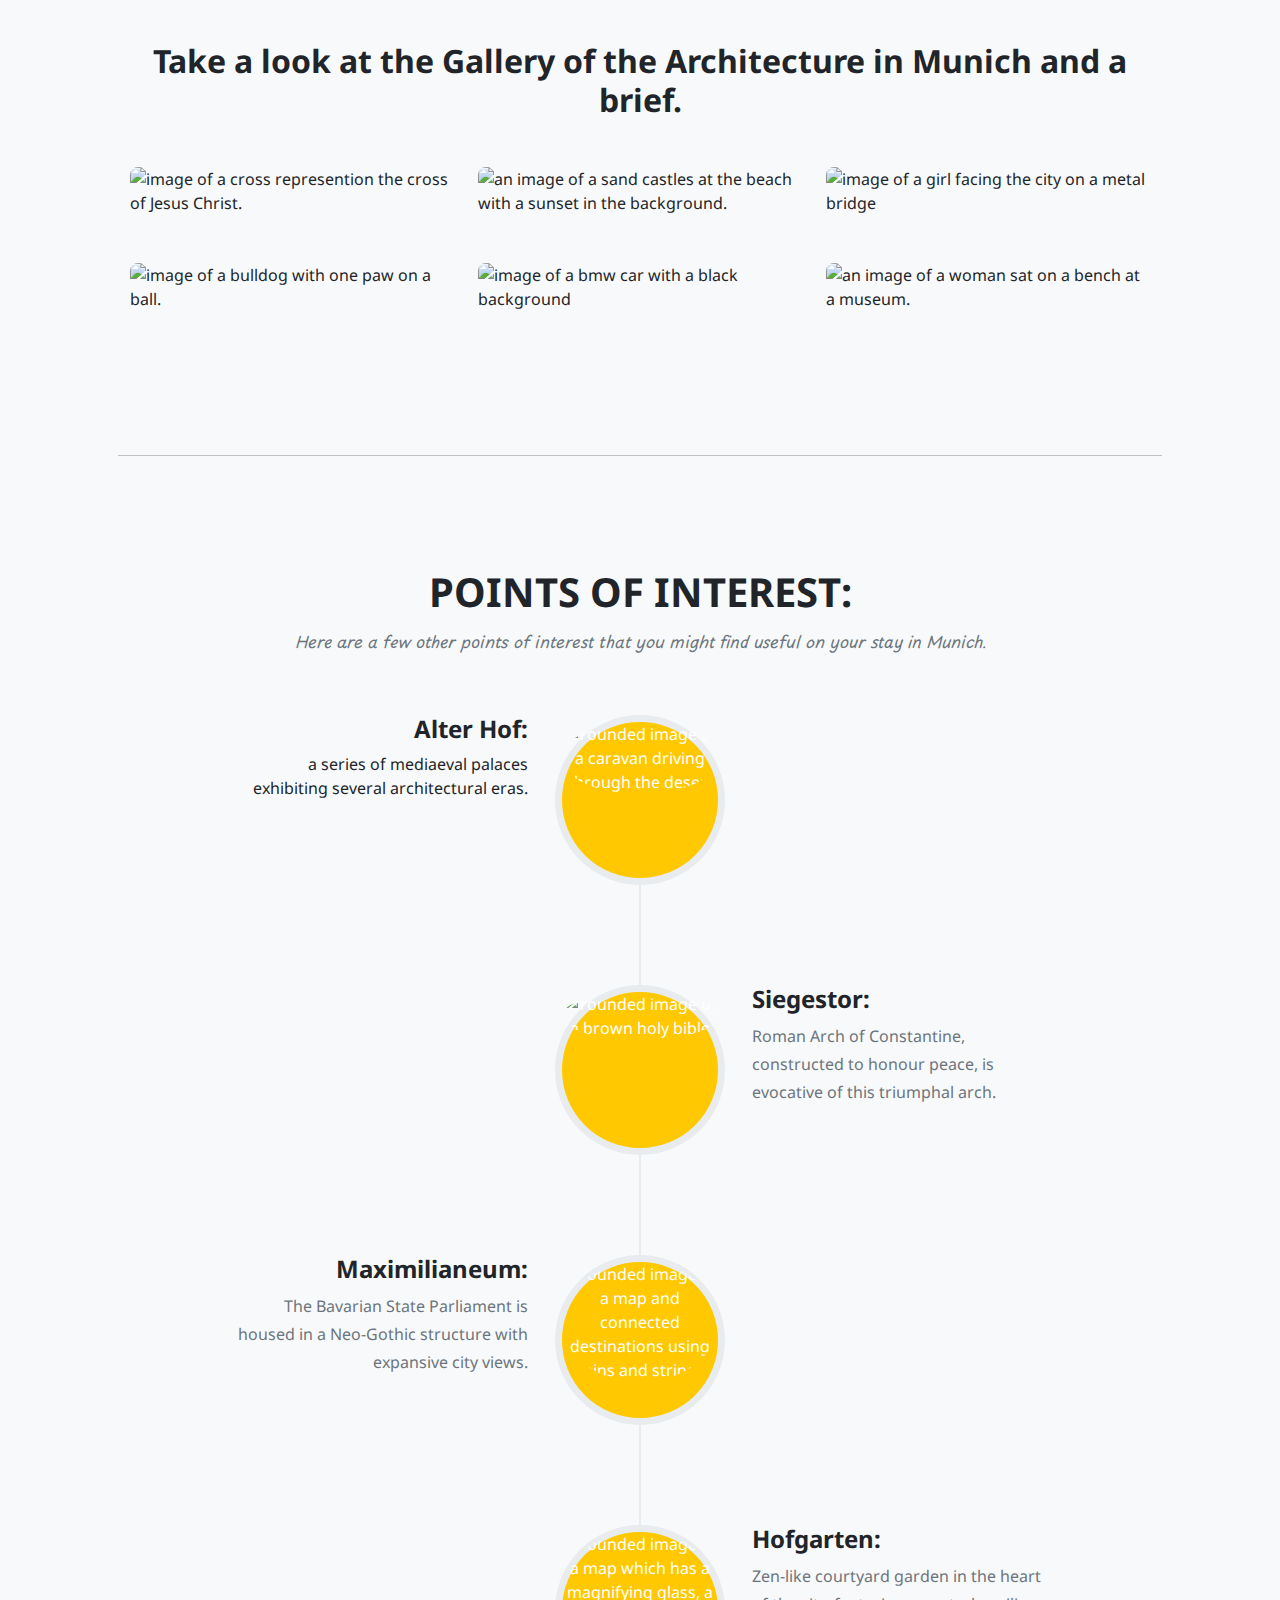
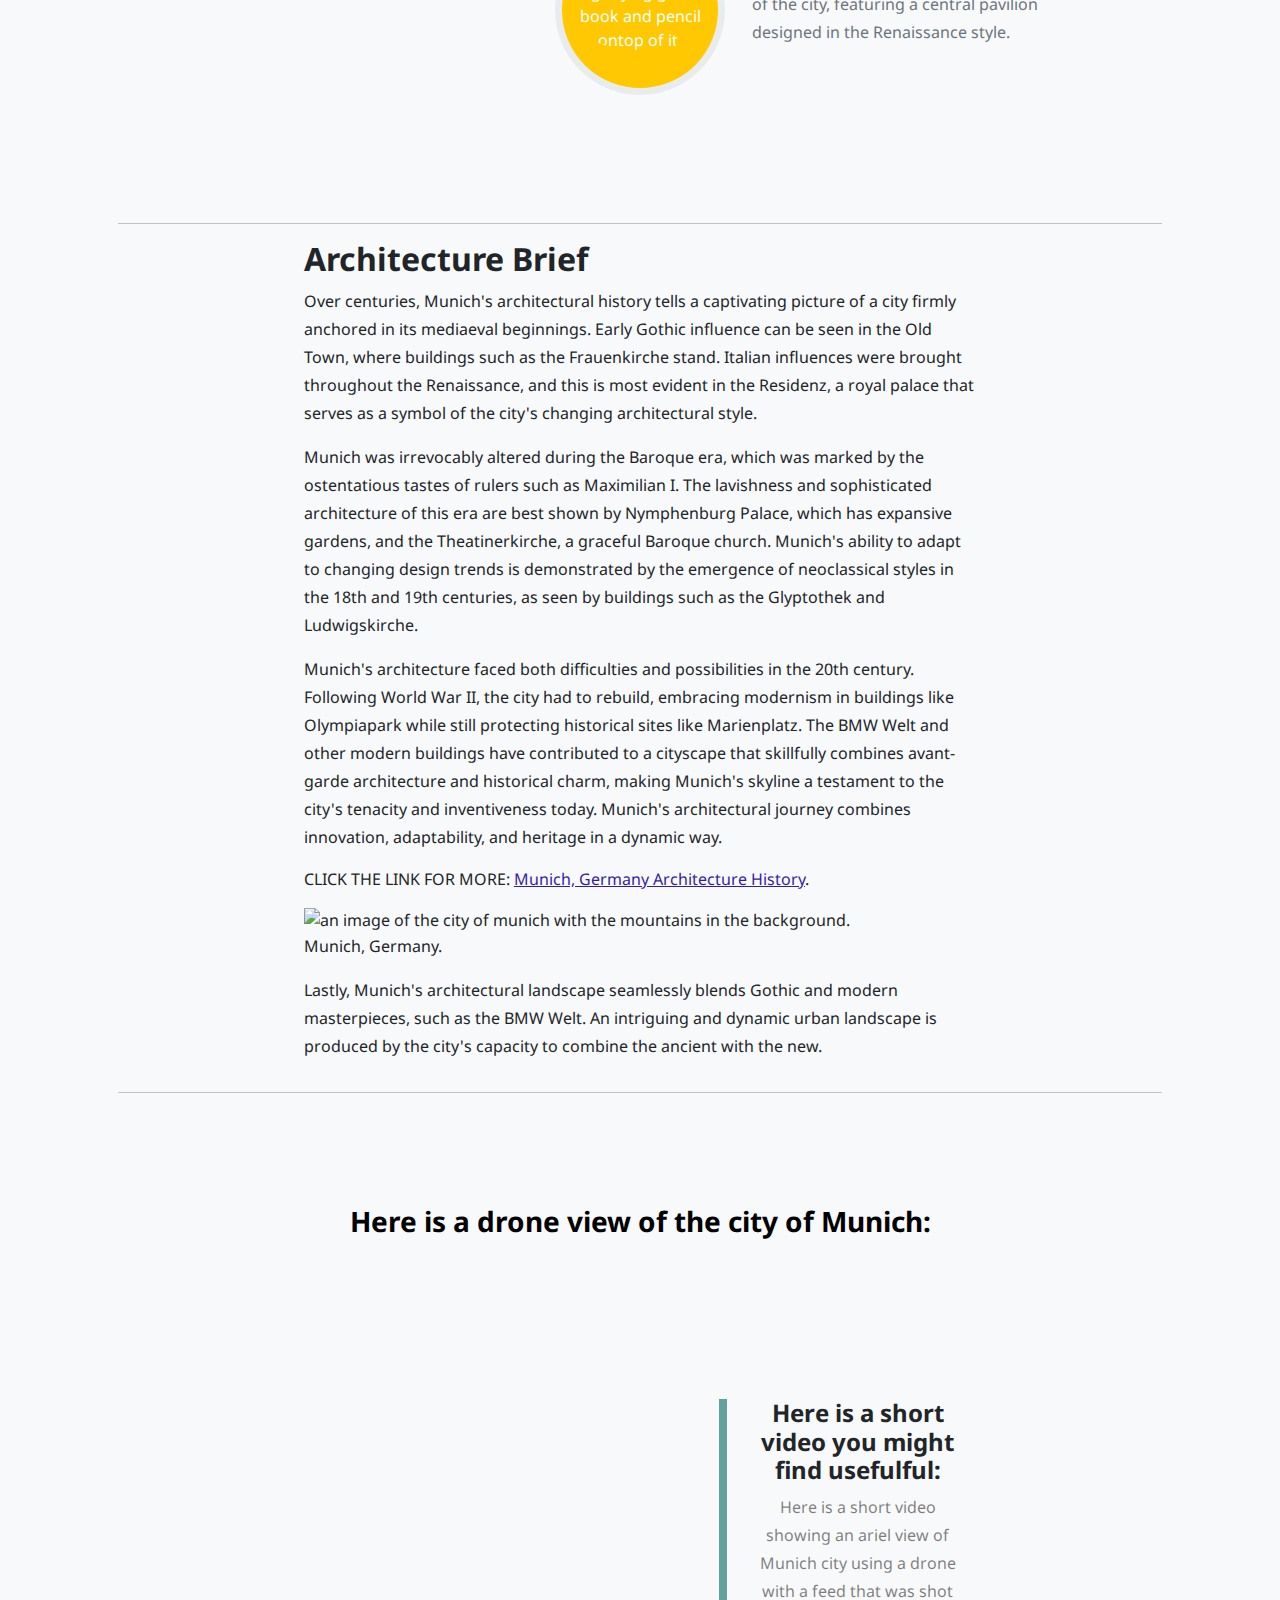
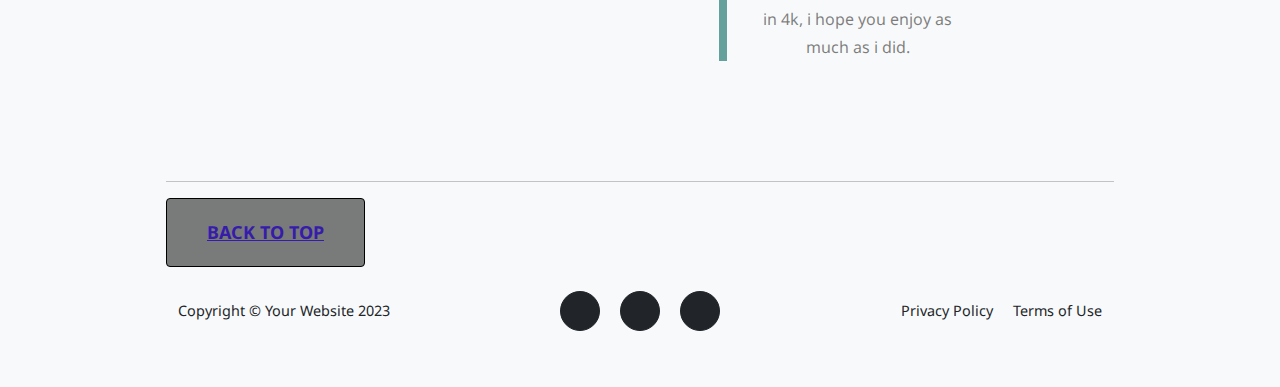
==== commit f469c54e: "changes to all the pages" ====
--- a/architecture.html
+++ b/architecture.html
@@ -43,7 +43,7 @@
         </div>
     </nav>
     <!-- Masthead-->
-    <header class="masthead">
+    <header class="mastheadarchitecture">
         <div class="container">
             <div class="masthead-subheading">Marvel at the</div>
             <div class="masthead-heading text-uppercase">Architecture</div>
@@ -54,199 +54,415 @@
     <section class="projects-section bg-light">
         <div class="container px-4 px-lg-5">
             <div class="project-text w-100 my-auto text-center text-lg-left">
-                <h3 class="text-black">Before we begin:</h3>
+                <h3 class="text-black">Welcome to the Architecture of Munich.</h3>
+                <p class="text-black-50 mb-0">Modern and traditional architectural types coexist harmoniously in Munich.
+                    Along with Gothic Revival and Neo-Renaissance structures on Marienplatz, the city's central district
+                    is home to notable Baroque and Rococo structures like Nymphenburg Palace. An architecturally varied
+                    cityscape is produced by the Residenz, which combines elements of Neoclassical, Renaissance, and
+                    Baroque architecture with more modern buildings like BMW Welt and Allianz Arena to symbolise
+                    Munich's modernity.
+                </p>
             </div>
             <!-- Featured maps Row-->
             <div class="row gx-0 mb-4 mb-lg-5 align-items-center">
                 <div class="col-xl-7 col-lg-6">
 
-                    <iframe src="https://www.google.com/maps/embed?pb=!1m18!1m12!1m3!1d85229.04697735496!2d11.546296612076112!3d48.12166015614677!2m3!1f0!2f0!3f0!3m2!1i1024!2i768!4f13.1!3m3!1m2!1s0x479e75f9a38c5fd9%3A0x10cb84a7db1987d!2sMunich%2C%20Germany!5e0!3m2!1sen!2suk!4v1700583616852!5m2!1sen!2suk" 
-                    width="710" height="450" style="border:0;" allowfullscreen="" loading="lazy" referrerpolicy="no-referrer-when-downgrade"></iframe>
+                    <iframe
+                        src="https://www.google.com/maps/embed?pb=!1m18!1m12!1m3!1d85229.04697735496!2d11.546296612076112!3d48.12166015614677!2m3!1f0!2f0!3f0!3m2!1i1024!2i768!4f13.1!3m3!1m2!1s0x479e75f9a38c5fd9%3A0x10cb84a7db1987d!2sMunich%2C%20Germany!5e0!3m2!1sen!2suk!4v1700583616852!5m2!1sen!2suk"
+                        width="710" height="450" style="border:0;" allowfullscreen="" loading="lazy"
+                        referrerpolicy="no-referrer-when-downgrade"></iframe>
 
                 </div>
                 <div class="col-xl-3 col-lg-4">
                     <div class="featured-text text-center text-lg-left">
-                        <h4>Here is a short video you might find insightful:</h4>
-                        <p class="text-black-50 mb-0">Here is a short video entailing the brief history of
-                            Germany and how the country came to be rich, with beautiful scenery and an insightful
-                            background.
-                            I hope you enjoy and learn what modern day Germany had expeienced
-                            in order to have such an amazing cultural aesthetic.
+                        <h4>Here is a map that you might find useful:</h4>
+                        <p class="text-black-50 mb-0">Here is a map of Munich showing the different parts of the city as
+                            well as lakes and with the exception of beautiful parks.
                         </p>
                     </div>
                 </div>
             </div>
 
-
-            <!-- Portfolio Grid-->
-            <section class="page-section bg-light" id="portfolio">
+            <hr>
+
+            <!-- Freelancer Portfolio Gallery -->
+            <section class="page-section portfolio mt-5 mb-5">
                 <div class="container">
-                    <div class="text-center">
-                        <h2 class="section-heading text-uppercase">Gallery / Portfolio Example</h2>
-                        <h3 class="section-subheading text-muted">Lorem ipsum dolor sit amet consectetur.</h3>
-                    </div>
-                    <div class="row">
-                        <div class="col-lg-4 col-sm-6 mb-4">
-                            <!-- Portfolio item 1-->
-                            <div class="portfolio-item">
-                                <a class="portfolio-link" data-bs-toggle="modal" href="#portfolioModal1">
-                                    <div class="portfolio-hover">
-                                        <div class="portfolio-hover-content"><i class="fas fa-plus fa-3x"></i></div>
+                    <!-- Portfolio Section Heading-->
+                    <h2 class="text-center mb-5">Take a look at the Gallery of the Architecture in Munich and a brief.
+                    </h2>
+
+                    <!-- Portfolio Grid Items-->
+                    <div class="row justify-content-center">
+                        <!-- Portfolio Item 1-->
+                        <div class="col-md-6 col-lg-4 mb-5">
+                            <div class="portfolio-item mx-auto" data-bs-toggle="modal"
+                                data-bs-target="#portfolioModal1">
+                                <div
+                                    class="portfolio-item-caption d-flex align-items-center justify-content-center h-100 w-100">
+                                    <div class="portfolio-item-caption-content text-center text-white"><i
+                                            class="fas fa-plus fa-3x"></i></div>
+                                </div>
+                                <img class="img-fluid"
+                                    src="../narrative-website-marquis/assets/img/architecture-img/cross-slot-1img.jpg"
+                                    alt="image of a cross represention the cross of Jesus Christ." />
+                            </div>
+                        </div>
+                        <!-- Portfolio Item 2-->
+                        <div class="col-md-6 col-lg-4 mb-5">
+                            <div class="portfolio-item mx-auto" data-bs-toggle="modal"
+                                data-bs-target="#portfolioModal2">
+                                <div
+                                    class="portfolio-item-caption d-flex align-items-center justify-content-center h-100 w-100">
+                                    <div class="portfolio-item-caption-content text-center text-white"><i
+                                            class="fas fa-plus fa-3x"></i></div>
+                                </div>
+                                <img class="img-fluid"
+                                    src="../narrative-website-marquis/assets/img/architecture-img/sand-castle-slot-2img.jpg"
+                                    alt="an image of a sand castles at the beach with a sunset in the background." />
+                            </div>
+                        </div>
+                        <!-- Portfolio Item 3-->
+                        <div class="col-md-6 col-lg-4 mb-5">
+                            <div class="portfolio-item mx-auto" data-bs-toggle="modal"
+                                data-bs-target="#portfolioModal3">
+                                <div
+                                    class="portfolio-item-caption d-flex align-items-center justify-content-center h-100 w-100">
+                                    <div class="portfolio-item-caption-content text-center text-white"><i
+                                            class="fas fa-plus fa-3x"></i></div>
+                                </div>
+                                <img class="img-fluid"
+                                    src="../narrative-website-marquis/assets/img/architecture-img/girl-slot-3img.jpg"
+                                    alt="image of a girl facing the city on a metal bridge" />
+                            </div>
+                        </div>
+                        <!-- Portfolio Item 4-->
+                        <div class="col-md-6 col-lg-4 mb-5 mb-lg-0">
+                            <div class="portfolio-item mx-auto" data-bs-toggle="modal"
+                                data-bs-target="#portfolioModal4">
+                                <div
+                                    class="portfolio-item-caption d-flex align-items-center justify-content-center h-100 w-100">
+                                    <div class="portfolio-item-caption-content text-center text-white"><i
+                                            class="fas fa-plus fa-3x"></i></div>
+                                </div>
+                                <img class="img-fluid"
+                                    src="../narrative-website-marquis/assets/img/architecture-img/bulldog-slot-4img.jpg"
+                                    alt="image of a bulldog with one paw on a ball." />
+                            </div>
+                        </div>
+                        <!-- Portfolio Item 5-->
+                        <div class="col-md-6 col-lg-4 mb-5 mb-md-0">
+                            <div class="portfolio-item mx-auto" data-bs-toggle="modal"
+                                data-bs-target="#portfolioModal5">
+                                <div
+                                    class="portfolio-item-caption d-flex align-items-center justify-content-center h-100 w-100">
+                                    <div class="portfolio-item-caption-content text-center text-white"><i
+                                            class="fas fa-plus fa-3x"></i></div>
+                                </div>
+                                <img class="img-fluid"
+                                    src="../narrative-website-marquis/assets/img/architecture-img/car-slot-img5.jpg"
+                                    alt="image of a bmw car with a black background" />
+                            </div>
+                        </div>
+                        <!-- Portfolio Item 6-->
+                        <div class="col-md-6 col-lg-4">
+                            <div class="portfolio-item mx-auto" data-bs-toggle="modal"
+                                data-bs-target="#portfolioModal6">
+                                <div
+                                    class="portfolio-item-caption d-flex align-items-center justify-content-center h-100 w-100">
+                                    <div class="portfolio-item-caption-content text-center text-white"><i
+                                            class="fas fa-plus fa-3x"></i></div>
+                                </div>
+                                <img class="img-fluid"
+                                    src="../narrative-website-marquis/assets/img/architecture-img/woman-on-bench-slot-6img.jpg"
+                                    alt="an image of a woman sat on a bench at a museum." />
+                            </div>
+                        </div>
+                    </div>
+                </div>
+            </section>
+
+
+
+            <!-- Freelancer Portfolio Modals-->
+            <!-- Portfolio Modal 1-->
+            <div class="portfolio-modal modal fade" id="portfolioModal1" tabindex="-1" aria-labelledby="portfolioModal1"
+                aria-hidden="true">
+                <div class="modal-dialog modal-xl">
+                    <div class="modal-content">
+                        <div class="modal-header border-0"><button class="btn-close" type="button"
+                                data-bs-dismiss="modal" aria-label="Close"></button></div>
+                        <div class="modal-body text-center pb-5">
+                            <div class="container">
+                                <div class="row justify-content-center">
+                                    <div class="col-lg-8">
+                                        <!-- Portfolio Modal - Title-->
+                                        <h2 class="text-uppercase mb-3">Frauenkirche:</h2>
+                                        <!-- Portfolio Modal - Image-->
+                                        <img class="img-fluid rounded mb-5"
+                                            src="../narrative-website-marquis/assets/img/architecture-img/church-slot-1img.jpg"
+                                            alt="image of the frauenkirche church in munich, germany." />
+                                        <!-- Portfolio Modal - Text-->
+                                        <p class="mb-4">Munich, Germany is home to the well-known Frauenkirche, often
+                                            known as the Cathedral of Our Lady. For ages, the Gothic-style cathedral has
+                                            served as a symbol of the city, owing to its unique twin towers. It is a
+                                            well-known religious and architectural monument in Munich because of its
+                                            historically significant interior and straightforward yet striking exterior.
+                                        </p>
+                                        <button class="btn btn-primary" data-bs-dismiss="modal">
+                                            <i class="fas fa-xmark fa-fw"></i>
+                                            Close Window
+                                        </button>
                                     </div>
-                                    <img class="img-fluid" src="assets/img/portfolio/1.jpg" alt="..." />
-                                </a>
-                                <div class="portfolio-caption">
-                                    <div class="portfolio-caption-heading">Threads</div>
-                                    <div class="portfolio-caption-subheading text-muted">Illustration</div>
-                                </div>
-                            </div>
-                        </div>
-                        <div class="col-lg-4 col-sm-6 mb-4">
-                            <!-- Portfolio item 2-->
-                            <div class="portfolio-item">
-                                <a class="portfolio-link" data-bs-toggle="modal" href="#portfolioModal2">
-                                    <div class="portfolio-hover">
-                                        <div class="portfolio-hover-content"><i class="fas fa-plus fa-3x"></i></div>
+                                </div>
+                            </div>
+                        </div>
+                    </div>
+                </div>
+            </div>
+            <!-- Portfolio Modal 2-->
+            <div class="portfolio-modal modal fade" id="portfolioModal2" tabindex="-1" aria-labelledby="portfolioModal2"
+                aria-hidden="true">
+                <div class="modal-dialog modal-xl">
+                    <div class="modal-content">
+                        <div class="modal-header border-0"><button class="btn-close" type="button"
+                                data-bs-dismiss="modal" aria-label="Close"></button></div>
+                        <div class="modal-body text-center pb-5">
+                            <div class="container">
+                                <div class="row justify-content-center">
+                                    <div class="col-lg-8">
+                                        <!-- Portfolio Modal - Title-->
+                                        <h2 class="text-uppercase mb-3">Nymphenburg Palace:</h2>
+                                        <!-- Portfolio Modal - Image-->
+                                        <img class="img-fluid rounded mb-5"
+                                            src="../narrative-website-marquis/assets/img/architecture-img/palace-slot-2img.jpg"
+                                            alt="an image of the lawn and part of the nymphenburg palace in Munich Germany,
+                                             belonging to the Bavarian rulers that would only use it in summer." />
+                                        <!-- Portfolio Modal - Text-->
+                                        <p class="mb-4">Residency of the Bavarian rulers during summers is a Baroque
+                                            mansion with stunning gardens and architecture. One of Munich's most
+                                            important historical and cultural landmarks, the palace complex consists of
+                                            the main Nymphenburg Palace, pavilions, and vast grounds.</p>
+                                        <button class="btn btn-primary" data-bs-dismiss="modal">
+                                            <i class="fas fa-xmark fa-fw"></i>
+                                            Close Window
+                                        </button>
                                     </div>
-                                    <img class="img-fluid" src="assets/img/portfolio/2.jpg" alt="..." />
-                                </a>
-                                <div class="portfolio-caption">
-                                    <div class="portfolio-caption-heading">Explore</div>
-                                    <div class="portfolio-caption-subheading text-muted">Graphic Design</div>
-                                </div>
-                            </div>
-                        </div>
-                        <div class="col-lg-4 col-sm-6 mb-4">
-                            <!-- Portfolio item 3-->
-                            <div class="portfolio-item">
-                                <a class="portfolio-link" data-bs-toggle="modal" href="#portfolioModal3">
-                                    <div class="portfolio-hover">
-                                        <div class="portfolio-hover-content"><i class="fas fa-plus fa-3x"></i></div>
+                                </div>
+                            </div>
+                        </div>
+                    </div>
+                </div>
+            </div>
+            <!-- Portfolio Modal 3-->
+            <div class="portfolio-modal modal fade" id="portfolioModal3" tabindex="-1" aria-labelledby="portfolioModal3"
+                aria-hidden="true">
+                <div class="modal-dialog modal-xl">
+                    <div class="modal-content">
+                        <div class="modal-header border-0"><button class="btn-close" type="button"
+                                data-bs-dismiss="modal" aria-label="Close"></button></div>
+                        <div class="modal-body text-center pb-5">
+                            <div class="container">
+                                <div class="row justify-content-center">
+                                    <div class="col-lg-8">
+                                        <!-- Portfolio Modal - Title-->
+                                        <h2 class="text-uppercase mb-3"> Marienplatz:</h2>
+                                        <!-- Portfolio Modal - Image-->
+                                        <img class="img-fluid rounded mb-5"
+                                            src="../narrative-website-marquis/assets/img/architecture-img/marienplatz-slot-3img.jpg"
+                                            alt="an image of the center of munich called marienplatz, lots of gothic buildings." />
+                                        <!-- Portfolio Modal - Text-->
+                                        <p class="mb-4">The principal square at the centre of the city is called the
+                                            Marienplatz. It has a blend of Neo-Gothic and historic buildings, such as
+                                            the New Town Hall (Neues Rathaus) with its recognisable Glockenspiel.
+                                            Munich's Marienplatz is a major architectural and cultural monument, a hive
+                                            of activity surrounded by interesting buildings and lively urban life.</p>
+                                        <button class="btn btn-primary" data-bs-dismiss="modal">
+                                            <i class="fas fa-xmark fa-fw"></i>
+                                            Close Window
+                                        </button>
                                     </div>
-                                    <img class="img-fluid" src="assets/img/portfolio/3.jpg" alt="..." />
-                                </a>
-                                <div class="portfolio-caption">
-                                    <div class="portfolio-caption-heading">Finish</div>
-                                    <div class="portfolio-caption-subheading text-muted">Identity</div>
-                                </div>
-                            </div>
-                        </div>
-                        <div class="col-lg-4 col-sm-6 mb-4 mb-lg-0">
-                            <!-- Portfolio item 4-->
-                            <div class="portfolio-item">
-                                <a class="portfolio-link" data-bs-toggle="modal" href="#portfolioModal4">
-                                    <div class="portfolio-hover">
-                                        <div class="portfolio-hover-content"><i class="fas fa-plus fa-3x"></i></div>
+                                </div>
+                            </div>
+                        </div>
+                    </div>
+                </div>
+            </div>
+            <!-- Portfolio Modal 4-->
+            <div class="portfolio-modal modal fade" id="portfolioModal4" tabindex="-1" aria-labelledby="portfolioModal4"
+                aria-hidden="true">
+                <div class="modal-dialog modal-xl">
+                    <div class="modal-content">
+                        <div class="modal-header border-0"><button class="btn-close" type="button"
+                                data-bs-dismiss="modal" aria-label="Close"></button></div>
+                        <div class="modal-body text-center pb-5">
+                            <div class="container">
+                                <div class="row justify-content-center">
+                                    <div class="col-lg-8">
+                                        <!-- Portfolio Modal - Title-->
+                                        <h2 class="text-uppercase mb-3">Allianz Arena:</h2>
+                                        <!-- Portfolio Modal - Image-->
+                                        <img class="img-fluid rounded mb-5"
+                                            src="../narrative-website-marquis/assets/img/architecture-img/arena-slot-4img.jpg"
+                                            alt="image of the allianz arena in Munich, Germany that hosts football matches, as a staduim would." />
+                                        <!-- Portfolio Modal - Text-->
+                                        <p class="mb-4">Home to FC Bayern Munich, this contemporary football stadium is
+                                            renowned for its avant-garde architecture and illuminated façade. Munich's
+                                            modern architectural landscape is enhanced by the stadium's eye-catching
+                                            colour changes, which are made possible by a special lighting system.</p>
+                                        <button class="btn btn-primary" data-bs-dismiss="modal">
+                                            <i class="fas fa-xmark fa-fw"></i>
+                                            Close Window
+                                        </button>
                                     </div>
-                                    <img class="img-fluid" src="assets/img/portfolio/4.jpg" alt="..." />
-                                </a>
-                                <div class="portfolio-caption">
-                                    <div class="portfolio-caption-heading">Lines</div>
-                                    <div class="portfolio-caption-subheading text-muted">Branding</div>
-                                </div>
-                            </div>
-                        </div>
-                        <div class="col-lg-4 col-sm-6 mb-4 mb-sm-0">
-                            <!-- Portfolio item 5-->
-                            <div class="portfolio-item">
-                                <a class="portfolio-link" data-bs-toggle="modal" href="#portfolioModal5">
-                                    <div class="portfolio-hover">
-                                        <div class="portfolio-hover-content"><i class="fas fa-plus fa-3x"></i></div>
+                                </div>
+                            </div>
+                        </div>
+                    </div>
+                </div>
+            </div>
+            <!-- Portfolio Modal 5-->
+            <div class="portfolio-modal modal fade" id="portfolioModal5" tabindex="-1" aria-labelledby="portfolioModal5"
+                aria-hidden="true">
+                <div class="modal-dialog modal-xl">
+                    <div class="modal-content">
+                        <div class="modal-header border-0"><button class="btn-close" type="button"
+                                data-bs-dismiss="modal" aria-label="Close"></button></div>
+                        <div class="modal-body text-center pb-5">
+                            <div class="container">
+                                <div class="row justify-content-center">
+                                    <div class="col-lg-8">
+                                        <!-- Portfolio Modal - Title-->
+                                        <h2 class="text-uppercase mb-3"> BMW Welt:</h2>
+                                        <!-- Portfolio Modal - Image-->
+                                        <img class="img-fluid rounded mb-5"
+                                            src="../narrative-website-marquis/assets/img/architecture-img/bmw-slot-5img.jpg"
+                                            alt="image of the delivery center and showcase bulding for BMW." />
+                                        <!-- Portfolio Modal - Text-->
+                                        <p class="mb-4">stunning architectural marvel that is situated in Munich. With
+                                            its dynamic and futuristic architecture, this BMW delivery centre and
+                                            display space is modern. It is a prominent representation of modern
+                                            architecture in Munich as well as automotive prowess, housing BMW's newest
+                                            models and technological advancements.</p>
+                                        <button class="btn btn-primary" data-bs-dismiss="modal">
+                                            <i class="fas fa-xmark fa-fw"></i>
+                                            Close Window
+                                        </button>
                                     </div>
-                                    <img class="img-fluid" src="assets/img/portfolio/5.jpg" alt="..." />
-                                </a>
-                                <div class="portfolio-caption">
-                                    <div class="portfolio-caption-heading">Southwest</div>
-                                    <div class="portfolio-caption-subheading text-muted">Website Design</div>
-                                </div>
-                            </div>
-                        </div>
-                        <div class="col-lg-4 col-sm-6">
-                            <!-- Portfolio item 6-->
-                            <div class="portfolio-item">
-                                <a class="portfolio-link" data-bs-toggle="modal" href="#portfolioModal6">
-                                    <div class="portfolio-hover">
-                                        <div class="portfolio-hover-content"><i class="fas fa-plus fa-3x"></i></div>
+                                </div>
+                            </div>
+                        </div>
+                    </div>
+                </div>
+            </div>
+            <!-- Portfolio Modal 6-->
+            <div class="portfolio-modal modal fade" id="portfolioModal6" tabindex="-1" aria-labelledby="portfolioModal6"
+                aria-hidden="true">
+                <div class="modal-dialog modal-xl">
+                    <div class="modal-content">
+                        <div class="modal-header border-0"><button class="btn-close" type="button"
+                                data-bs-dismiss="modal" aria-label="Close"></button></div>
+                        <div class="modal-body text-center pb-5">
+                            <div class="container">
+                                <div class="row justify-content-center">
+                                    <div class="col-lg-8">
+                                        <!-- Portfolio Modal - Title-->
+                                        <h2 class="text-uppercase mb-3">Pinakothek der Moderne:</h2>
+                                        <!-- Portfolio Modal - Image-->
+                                        <img class="img-fluid rounded mb-5"
+                                            src="../narrative-website-marquis/assets/img/architecture-img/art-slot-5img.jpg"
+                                            alt="an image of an ariel view of a museum in munich germany, displaying some art pieces." />
+                                        <!-- Portfolio Modal - Text-->
+                                        <p class="mb-4">a renowned Munich institution of architecture and culture. The
+                                            clean and simple style of this museum of modern art was created by architect
+                                            Stephan Braunfels. An enormous collection of modern and contemporary
+                                            artwork, designs, and works on paper are kept at the museum. Munich's
+                                            Pinakothek der Moderne is a popular attraction for art lovers because of its
+                                            simple design and practical appeal.
+                                        </p>
+                                        <button class="btn btn-primary" data-bs-dismiss="modal">
+                                            <i class="fas fa-xmark fa-fw"></i>
+                                            Close Window
+                                        </button>
                                     </div>
-                                    <img class="img-fluid" src="assets/img/portfolio/6.jpg" alt="..." />
-                                </a>
-                                <div class="portfolio-caption">
-                                    <div class="portfolio-caption-heading">Window</div>
-                                    <div class="portfolio-caption-subheading text-muted">Photography</div>
-                                </div>
-                            </div>
-                        </div>
-                    </div>
-                </div>
-            </section>
+                                </div>
+                            </div>
+                        </div>
+                    </div>
+                </div>
+            </div>
+
+            <!-- End of Freelancer Portfolio Gallery -->
+
+            <hr>
             <!-- About-->
             <section class="page-section" id="about">
                 <div class="container">
                     <div class="text-center">
-                        <h2 class="section-heading text-uppercase">Timeline</h2>
-                        <h3 class="section-subheading text-muted">Lorem ipsum dolor sit amet consectetur.</h3>
+                        <h2 class="section-heading text-uppercase">points of interest:</h2>
+                        <h3 class="section-subheading text-muted">Here are a few other points of interest that you might
+                            find useful on your stay in Munich.</h3>
                     </div>
                     <ul class="timeline">
                         <li>
                             <div class="timeline-image"><img class="rounded-circle img-fluid"
-                                    src="assets/img/about/1.jpg" alt="..." /></div>
+                                    src="../narrative-website-marquis/assets/img/architecture-img/icon-img1.jpg" 
+                                    alt="rounded image of a caravan driving through the desert" /></div>
                             <div class="timeline-panel">
                                 <div class="timeline-heading">
-                                    <h4>2009-2011</h4>
-                                    <h4 class="subheading">Subheading</h4>
-                                </div>
-                                <div class="timeline-body">
-                                    <p class="text-muted">Lorem ipsum dolor sit amet, consectetur adipisicing elit. Sunt
-                                        ut voluptatum eius sapiente, totam reiciendis temporibus qui quibusdam,
-                                        recusandae sit vero unde, sed, incidunt et ea quo dolore laudantium consectetur!
+
+                                    <h4 class="subheading">Alter Hof:</h4>
+                                </div>
+                                <div class="timeline-body">a series of mediaeval palaces exhibiting several
+                                    architectural eras.
+                                    <p class="text-muted">
                                     </p>
                                 </div>
                             </div>
                         </li>
                         <li class="timeline-inverted">
                             <div class="timeline-image"><img class="rounded-circle img-fluid"
-                                    src="assets/img/about/2.jpg" alt="..." /></div>
+                                    src="../narrative-website-marquis/assets/img/architecture-img/icon-img2.jpg" 
+                                    alt="rounded image of a brown holy bible" /></div>
                             <div class="timeline-panel">
                                 <div class="timeline-heading">
-                                    <h4>March 2011</h4>
-                                    <h4 class="subheading">Subheading</h4>
+
+                                    <h4 class="subheading">Siegestor:</h4>
                                 </div>
                                 <div class="timeline-body">
-                                    <p class="text-muted">Lorem ipsum dolor sit amet, consectetur adipisicing elit. Sunt
-                                        ut voluptatum eius sapiente, totam reiciendis temporibus qui quibusdam,
-                                        recusandae sit vero unde, sed, incidunt et ea quo dolore laudantium consectetur!
+                                    <p class="text-muted">Roman Arch of Constantine, constructed to honour peace, is
+                                        evocative of this triumphal arch.
                                     </p>
                                 </div>
                             </div>
                         </li>
                         <li>
                             <div class="timeline-image"><img class="rounded-circle img-fluid"
-                                    src="assets/img/about/3.jpg" alt="..." /></div>
+                                    src="../narrative-website-marquis/assets/img/architecture-img/icon-img3.jpg"
+                                     alt="rounded image of a map and connected destinations using pins and string" /></div>
                             <div class="timeline-panel">
                                 <div class="timeline-heading">
-                                    <h4>December 2015</h4>
-                                    <h4 class="subheading">Subheading</h4>
+
+                                    <h4 class="subheading">Maximilianeum:</h4>
                                 </div>
                                 <div class="timeline-body">
-                                    <p class="text-muted">Lorem ipsum dolor sit amet, consectetur adipisicing elit. Sunt
-                                        ut voluptatum eius sapiente, totam reiciendis temporibus qui quibusdam,
-                                        recusandae sit vero unde, sed, incidunt et ea quo dolore laudantium consectetur!
-                                    </p>
+                                    <p class="text-muted">The Bavarian State Parliament is housed in a Neo-Gothic
+                                        structure with expansive city views.
                                 </div>
                             </div>
                         </li>
                         <li class="timeline-inverted">
                             <div class="timeline-image"><img class="rounded-circle img-fluid"
-                                    src="assets/img/about/4.jpg" alt="..." /></div>
+                                    src="../narrative-website-marquis/assets/img/architecture-img/icon-img4.jpg"
+                                     alt="rounded image of a map which has a magnifying glass, a book and pencil ontop of it." /></div>
                             <div class="timeline-panel">
                                 <div class="timeline-heading">
-                                    <h4>July 2020</h4>
-                                    <h4 class="subheading">Subheading</h4>
+
+                                    <h4 class="subheading">Hofgarten:</h4>
                                 </div>
                                 <div class="timeline-body">
-                                    <p class="text-muted">Lorem ipsum dolor sit amet, consectetur adipisicing elit. Sunt
-                                        ut voluptatum eius sapiente, totam reiciendis temporibus qui quibusdam,
-                                        recusandae sit vero unde, sed, incidunt et ea quo dolore laudantium consectetur!
+                                    <p class="text-muted">Zen-like courtyard garden in the heart of the city, featuring
+                                        a central pavilion designed in the Renaissance style.
                                     </p>
                                 </div>
                             </div>
@@ -254,337 +470,118 @@
                     </ul>
                 </div>
             </section>
-            <!-- Team-->
-            <section class="page-section bg-light" id="team">
-                <div class="container">
-                    <div class="text-center">
-                        <h2 class="section-heading text-uppercase">Team</h2>
-                        <h3 class="section-subheading text-muted">Lorem ipsum dolor sit amet consectetur.</h3>
-                    </div>
+            <hr>
+            <!-- Article Content -->
+            <article>
+                <div class="container mt-3">
                     <div class="row">
-                        <div class="col-lg-4">
-                            <div class="team-member">
-                                <img class="mx-auto rounded-circle" src="assets/img/team/1.jpg" alt="..." />
-                                <h4>Title</h4>
-                                <p class="text-muted">Text</p>
-                            </div>
-                        </div>
-                        <div class="col-lg-4">
-                            <div class="team-member">
-                                <img class="mx-auto rounded-circle" src="assets/img/team/2.jpg" alt="..." />
-                                <h4>Title</h4>
-                                <p class="text-muted">Text</p>
-                            </div>
-                        </div>
-                        <div class="col-lg-4">
-                            <div class="team-member">
-                                <img class="mx-auto rounded-circle" src="assets/img/team/3.jpg" alt="..." />
-                                <h4>Title</h4>
-                                <p class="text-muted">Text</p>
-                            </div>
-                        </div>
-                    </div>
-                    <div class="row">
-                        <div class="col-lg-8 mx-auto text-center">
-                            <p class="large text-muted">Lorem ipsum dolor sit amet, consectetur adipisicing elit. Aut
-                                eaque, laboriosam veritatis, quos non quis ad perspiciatis, totam corporis ea, alias ut
-                                unde.</p>
-                        </div>
-                    </div>
-                </div>
-            </section>
-
-
+                        <div class="col-lg-8 col-md-10 mx-auto">
+                            <h2 class="section-heading">Architecture Brief</h2>
+
+                            <p>Over centuries, Munich's architectural history tells a captivating picture of a city
+                                firmly anchored in its mediaeval beginnings. Early Gothic influence can be seen in the
+                                Old Town, where buildings such as the Frauenkirche stand. Italian influences were
+                                brought throughout the Renaissance, and this is most evident in the Residenz, a royal
+                                palace that serves as a symbol of the city's changing architectural style.
+                            </p>
+
+                            <p>Munich was irrevocably altered during the Baroque era, which was marked by the
+                                ostentatious tastes of rulers such as Maximilian I. The lavishness and sophisticated
+                                architecture of this era are best shown by Nymphenburg Palace, which has expansive
+                                gardens, and the Theatinerkirche, a graceful Baroque church. Munich's ability to adapt
+                                to changing design trends is demonstrated by the emergence of neoclassical styles in the
+                                18th and 19th centuries, as seen by buildings such as the Glyptothek and Ludwigskirche.
+                            </p>
+
+                            <p>Munich's architecture faced both difficulties and possibilities in the 20th century.
+                                Following World War II, the city had to rebuild, embracing modernism in buildings like
+                                Olympiapark while still protecting historical sites like Marienplatz. The BMW Welt and
+                                other modern buildings have contributed to a cityscape that skillfully combines
+                                avant-garde architecture and historical charm, making Munich's skyline a testament to
+                                the city's tenacity and inventiveness today. Munich's architectural journey combines
+                                innovation, adaptability, and heritage in a dynamic way.</p>
+
+                            CLICK THE LINK FOR MORE:
+                            <a
+                                href="https://viatravelers.com/landmarks-in-munich-germany/#:~:text=Historical%20Landmarks%20in%20Munich%2C%20Germany%201%201.%20Nymphenburg,8%208.%20Bavaria%20Film%20Studios%20...%20More%20items">Munich,
+                                Germany Architecture History</a>.</p>
+
+                            <img class="img-fluid"
+                                src="../narrative-website-marquis/assets/img/architecture-img/munich-final-img.jpg"
+                                alt="an image of the city of munich with the mountains in the background.">
+
+                            <p>Munich, Germany.</p>
+
+                            <p>Lastly, Munich's architectural landscape seamlessly blends Gothic and modern
+                                masterpieces, such as the BMW Welt. An intriguing and dynamic urban landscape is
+                                produced by the city's capacity to combine the ancient with the new.</p>
+
+                        </div>
+                    </div>
+                </div>
+            </article>
             <hr>
-            <div class="container">
-                <div class="row align-items-center">
-                    <span class="meta">CLICK HERE
-                        <a href="#">TO GO BACK TO THE TOP</a>
-                </div>
-
-                <!-- Footer-->
-                <footer class="footer py-4">
-                    <div class="container">
+
+            <!--youtube video-->
+            <section class="projects-section bg-light">
+                <div class="container px-4 px-lg-5">
+                    <div class="project-text w-100 my-auto text-center text-lg-left">
+                        <h3 class="text-black">Here is a drone view of the city of Munich:</h3>
+
+                    </div>
+                    <!-- Featured video Row-->
+                    <div class="row gx-0 mb-4 mb-lg-5 align-items-center">
+                        <div class="col-xl-7 col-lg-6">
+
+                            <iframe width="650" height="400" src="https://www.youtube.com/embed/pMRE7ofQE3U"
+                                title="YouTube video player" frameborder="0"
+                                allow="accelerometer; autoplay; clipboard-write; encrypted-media; gyroscope; picture-in-picture; web-share"
+                                allowfullscreen></iframe>
+
+                        </div>
+                        <div class="col-xl-3 col-lg-4">
+                            <div class="featured-text text-center text-lg-left">
+                                <h4>Here is a short video you might find usefulful:</h4>
+                                <p class="text-black-50 mb-0">Here is a short video showing an ariel view of Munich city
+                                    using a drone with a feed that was shot in 4k, i hope you enjoy as much as i did.
+                                </p>
+                            </div>
+                        </div>
+                    </div>
+
+
+
+                    <hr>
+                    <button class="btn btn-primary btn-xl text-uppercase" data-bs-dismiss="modal" type="button">
                         <div class="row align-items-center">
-                            <div class="col-lg-4 text-lg-start">Copyright &copy; Your Website 2023</div>
-                            <div class="col-lg-4 my-3 my-lg-0">
-                                <a class="btn btn-dark btn-social mx-2" href="#!" aria-label="Twitter"><i
-                                        class="fab fa-twitter"></i></a>
-                                <a class="btn btn-dark btn-social mx-2" href="#!" aria-label="Facebook"><i
-                                        class="fab fa-facebook-f"></i></a>
-                                <a class="btn btn-dark btn-social mx-2" href="#!" aria-label="LinkedIn"><i
-                                        class="fab fa-linkedin-in"></i></a>
-                            </div>
-                            <div class="col-lg-4 text-lg-end">
-                                <a class="link-dark text-decoration-none me-3" href="#!">Privacy Policy</a>
-                                <a class="link-dark text-decoration-none" href="#!">Terms of Use</a>
-                            </div>
-                        </div>
-                    </div>
-                </footer>
-                <!-- Portfolio Modals-->
-                <!-- Portfolio item 1 modal popup-->
-                <div class="portfolio-modal modal fade" id="portfolioModal1" tabindex="-1" role="dialog"
-                    aria-hidden="true">
-                    <div class="modal-dialog">
-                        <div class="modal-content">
-                            <div class="close-modal" data-bs-dismiss="modal"><img src="assets/img/close-icon.svg"
-                                    alt="Close modal" /></div>
-                            <div class="container">
-                                <div class="row justify-content-center">
-                                    <div class="col-lg-8">
-                                        <div class="modal-body">
-                                            <!-- Project details-->
-                                            <h2 class="text-uppercase">Project Name</h2>
-                                            <p class="item-intro text-muted">Lorem ipsum dolor sit amet consectetur.</p>
-                                            <img class="img-fluid d-block mx-auto" src="assets/img/portfolio/1.jpg"
-                                                alt="..." />
-                                            <p>Use this area to describe your project. Lorem ipsum dolor sit amet,
-                                                consectetur adipisicing elit. Est blanditiis dolorem culpa incidunt
-                                                minus dignissimos deserunt repellat aperiam quasi sunt officia expedita
-                                                beatae cupiditate, maiores repudiandae, nostrum, reiciendis facere nemo!
-                                            </p>
-                                            <ul class="list-inline">
-                                                <li>
-                                                    <strong>Client:</strong>
-                                                    Threads
-                                                </li>
-                                                <li>
-                                                    <strong>Category:</strong>
-                                                    Illustration
-                                                </li>
-                                            </ul>
-                                            <button class="btn btn-primary btn-xl text-uppercase"
-                                                data-bs-dismiss="modal" type="button">
-                                                <i class="fas fa-xmark me-1"></i>
-                                                Close Project
-                                            </button>
-                                        </div>
-                                    </div>
-                                </div>
-                            </div>
-                        </div>
-                    </div>
-                </div>
-                <!-- Portfolio item 2 modal popup-->
-                <div class="portfolio-modal modal fade" id="portfolioModal2" tabindex="-1" role="dialog"
-                    aria-hidden="true">
-                    <div class="modal-dialog">
-                        <div class="modal-content">
-                            <div class="close-modal" data-bs-dismiss="modal"><img src="assets/img/close-icon.svg"
-                                    alt="Close modal" /></div>
-                            <div class="container">
-                                <div class="row justify-content-center">
-                                    <div class="col-lg-8">
-                                        <div class="modal-body">
-                                            <!-- Project details-->
-                                            <h2 class="text-uppercase">Project Name</h2>
-                                            <p class="item-intro text-muted">Lorem ipsum dolor sit amet consectetur.</p>
-                                            <img class="img-fluid d-block mx-auto" src="assets/img/portfolio/2.jpg"
-                                                alt="..." />
-                                            <p>Use this area to describe your project. Lorem ipsum dolor sit amet,
-                                                consectetur adipisicing elit. Est blanditiis dolorem culpa incidunt
-                                                minus dignissimos deserunt repellat aperiam quasi sunt officia expedita
-                                                beatae cupiditate, maiores repudiandae, nostrum, reiciendis facere nemo!
-                                            </p>
-                                            <ul class="list-inline">
-                                                <li>
-                                                    <strong>Client:</strong>
-                                                    Explore
-                                                </li>
-                                                <li>
-                                                    <strong>Category:</strong>
-                                                    Graphic Design
-                                                </li>
-                                            </ul>
-                                            <button class="btn btn-primary btn-xl text-uppercase"
-                                                data-bs-dismiss="modal" type="button">
-                                                <i class="fas fa-xmark me-1"></i>
-                                                Close Project
-                                            </button>
-                                        </div>
-                                    </div>
-                                </div>
-                            </div>
-                        </div>
-                    </div>
-                </div>
-                <!-- Portfolio item 3 modal popup-->
-                <div class="portfolio-modal modal fade" id="portfolioModal3" tabindex="-1" role="dialog"
-                    aria-hidden="true">
-                    <div class="modal-dialog">
-                        <div class="modal-content">
-                            <div class="close-modal" data-bs-dismiss="modal"><img src="assets/img/close-icon.svg"
-                                    alt="Close modal" /></div>
-                            <div class="container">
-                                <div class="row justify-content-center">
-                                    <div class="col-lg-8">
-                                        <div class="modal-body">
-                                            <!-- Project details-->
-                                            <h2 class="text-uppercase">Project Name</h2>
-                                            <p class="item-intro text-muted">Lorem ipsum dolor sit amet consectetur.</p>
-                                            <img class="img-fluid d-block mx-auto" src="assets/img/portfolio/3.jpg"
-                                                alt="..." />
-                                            <p>Use this area to describe your project. Lorem ipsum dolor sit amet,
-                                                consectetur adipisicing elit. Est blanditiis dolorem culpa incidunt
-                                                minus dignissimos deserunt repellat aperiam quasi sunt officia expedita
-                                                beatae cupiditate, maiores repudiandae, nostrum, reiciendis facere nemo!
-                                            </p>
-                                            <ul class="list-inline">
-                                                <li>
-                                                    <strong>Client:</strong>
-                                                    Finish
-                                                </li>
-                                                <li>
-                                                    <strong>Category:</strong>
-                                                    Identity
-                                                </li>
-                                            </ul>
-                                            <button class="btn btn-primary btn-xl text-uppercase"
-                                                data-bs-dismiss="modal" type="button">
-                                                <i class="fas fa-xmark me-1"></i>
-                                                Close Project
-                                            </button>
-                                        </div>
-                                    </div>
-                                </div>
-                            </div>
-                        </div>
-                    </div>
-                </div>
-                <!-- Portfolio item 4 modal popup-->
-                <div class="portfolio-modal modal fade" id="portfolioModal4" tabindex="-1" role="dialog"
-                    aria-hidden="true">
-                    <div class="modal-dialog">
-                        <div class="modal-content">
-                            <div class="close-modal" data-bs-dismiss="modal"><img src="assets/img/close-icon.svg"
-                                    alt="Close modal" /></div>
-                            <div class="container">
-                                <div class="row justify-content-center">
-                                    <div class="col-lg-8">
-                                        <div class="modal-body">
-                                            <!-- Project details-->
-                                            <h2 class="text-uppercase">Project Name</h2>
-                                            <p class="item-intro text-muted">Lorem ipsum dolor sit amet consectetur.</p>
-                                            <img class="img-fluid d-block mx-auto" src="assets/img/portfolio/4.jpg"
-                                                alt="..." />
-                                            <p>Use this area to describe your project. Lorem ipsum dolor sit amet,
-                                                consectetur adipisicing elit. Est blanditiis dolorem culpa incidunt
-                                                minus dignissimos deserunt repellat aperiam quasi sunt officia expedita
-                                                beatae cupiditate, maiores repudiandae, nostrum, reiciendis facere nemo!
-                                            </p>
-                                            <ul class="list-inline">
-                                                <li>
-                                                    <strong>Client:</strong>
-                                                    Lines
-                                                </li>
-                                                <li>
-                                                    <strong>Category:</strong>
-                                                    Branding
-                                                </li>
-                                            </ul>
-                                            <button class="btn btn-primary btn-xl text-uppercase"
-                                                data-bs-dismiss="modal" type="button">
-                                                <i class="fas fa-xmark me-1"></i>
-                                                Close Project
-                                            </button>
-                                        </div>
-                                    </div>
-                                </div>
-                            </div>
-                        </div>
-                    </div>
-                </div>
-                <!-- Portfolio item 5 modal popup-->
-                <div class="portfolio-modal modal fade" id="portfolioModal5" tabindex="-1" role="dialog"
-                    aria-hidden="true">
-                    <div class="modal-dialog">
-                        <div class="modal-content">
-                            <div class="close-modal" data-bs-dismiss="modal"><img src="assets/img/close-icon.svg"
-                                    alt="Close modal" /></div>
-                            <div class="container">
-                                <div class="row justify-content-center">
-                                    <div class="col-lg-8">
-                                        <div class="modal-body">
-                                            <!-- Project details-->
-                                            <h2 class="text-uppercase">Project Name</h2>
-                                            <p class="item-intro text-muted">Lorem ipsum dolor sit amet consectetur.</p>
-                                            <img class="img-fluid d-block mx-auto" src="assets/img/portfolio/5.jpg"
-                                                alt="..." />
-                                            <p>Use this area to describe your project. Lorem ipsum dolor sit amet,
-                                                consectetur adipisicing elit. Est blanditiis dolorem culpa incidunt
-                                                minus dignissimos deserunt repellat aperiam quasi sunt officia expedita
-                                                beatae cupiditate, maiores repudiandae, nostrum, reiciendis facere nemo!
-                                            </p>
-                                            <ul class="list-inline">
-                                                <li>
-                                                    <strong>Client:</strong>
-                                                    Southwest
-                                                </li>
-                                                <li>
-                                                    <strong>Category:</strong>
-                                                    Website Design
-                                                </li>
-                                            </ul>
-                                            <button class="btn btn-primary btn-xl text-uppercase"
-                                                data-bs-dismiss="modal" type="button">
-                                                <i class="fas fa-xmark me-1"></i>
-                                                Close Project
-                                            </button>
-                                        </div>
-                                    </div>
-                                </div>
-                            </div>
-                        </div>
-                    </div>
-                </div>
-                <!-- Portfolio item 6 modal popup-->
-                <div class="portfolio-modal modal fade" id="portfolioModal6" tabindex="-1" role="dialog"
-                    aria-hidden="true">
-                    <div class="modal-dialog">
-                        <div class="modal-content">
-                            <div class="close-modal" data-bs-dismiss="modal"><img src="assets/img/close-icon.svg"
-                                    alt="Close modal" /></div>
-                            <div class="container">
-                                <div class="row justify-content-center">
-                                    <div class="col-lg-8">
-                                        <div class="modal-body">
-                                            <!-- Project details-->
-                                            <h2 class="text-uppercase">Project Name</h2>
-                                            <p class="item-intro text-muted">Lorem ipsum dolor sit amet consectetur.</p>
-                                            <img class="img-fluid d-block mx-auto" src="assets/img/portfolio/6.jpg"
-                                                alt="..." />
-                                            <p>Use this area to describe your project. Lorem ipsum dolor sit amet,
-                                                consectetur adipisicing elit. Est blanditiis dolorem culpa incidunt
-                                                minus dignissimos deserunt repellat aperiam quasi sunt officia expedita
-                                                beatae cupiditate, maiores repudiandae, nostrum, reiciendis facere nemo!
-                                            </p>
-                                            <ul class="list-inline">
-                                                <li>
-                                                    <strong>Client:</strong>
-                                                    Window
-                                                </li>
-                                                <li>
-                                                    <strong>Category:</strong>
-                                                    Photography
-                                                </li>
-                                            </ul>
-                                            <button class="btn btn-primary btn-xl text-uppercase"
-                                                data-bs-dismiss="modal" type="button">
-                                                <i class="fas fa-xmark me-1"></i>
-                                                Close Project
-                                            </button>
-                                        </div>
-                                    </div>
-                                </div>
-                            </div>
-                        </div>
-                    </div>
-                </div>
-                <!-- Bootstrap core JS-->
-                <script src="https://cdn.jsdelivr.net/npm/bootstrap@5.1.3/dist/js/bootstrap.bundle.min.js"></script>
-                <!-- Core theme JS-->
-                <script src="js/scripts.js"></script>
+                            <a href="#">BACK TO TOP</a>
+                        </div>
+                    </button>
+                    <!-- Footer-->
+                    <footer class="footer py-4">
+                        <div class="container">
+                            <div class="row align-items-center">
+                                <div class="col-lg-4 text-lg-start">Copyright &copy; Your Website 2023</div>
+                                <div class="col-lg-4 my-3 my-lg-0">
+                                    <a class="btn btn-dark btn-social mx-2" href="#!" aria-label="Twitter"><i
+                                            class="fab fa-twitter"></i></a>
+                                    <a class="btn btn-dark btn-social mx-2" href="#!" aria-label="Facebook"><i
+                                            class="fab fa-facebook-f"></i></a>
+                                    <a class="btn btn-dark btn-social mx-2" href="#!" aria-label="LinkedIn"><i
+                                            class="fab fa-linkedin-in"></i></a>
+                                </div>
+                                <div class="col-lg-4 text-lg-end">
+                                    <a class="link-dark text-decoration-none me-3" href="#!">Privacy Policy</a>
+                                    <a class="link-dark text-decoration-none" href="#!">Terms of Use</a>
+                                </div>
+                            </div>
+                        </div>
+                    </footer>
+
+                    <!-- Bootstrap core JS-->
+                    <script src="https://cdn.jsdelivr.net/npm/bootstrap@5.1.3/dist/js/bootstrap.bundle.min.js"></script>
+                    <!-- Core theme JS-->
+                    <script src="js/scripts.js"></script>
 </body>
 
 </html>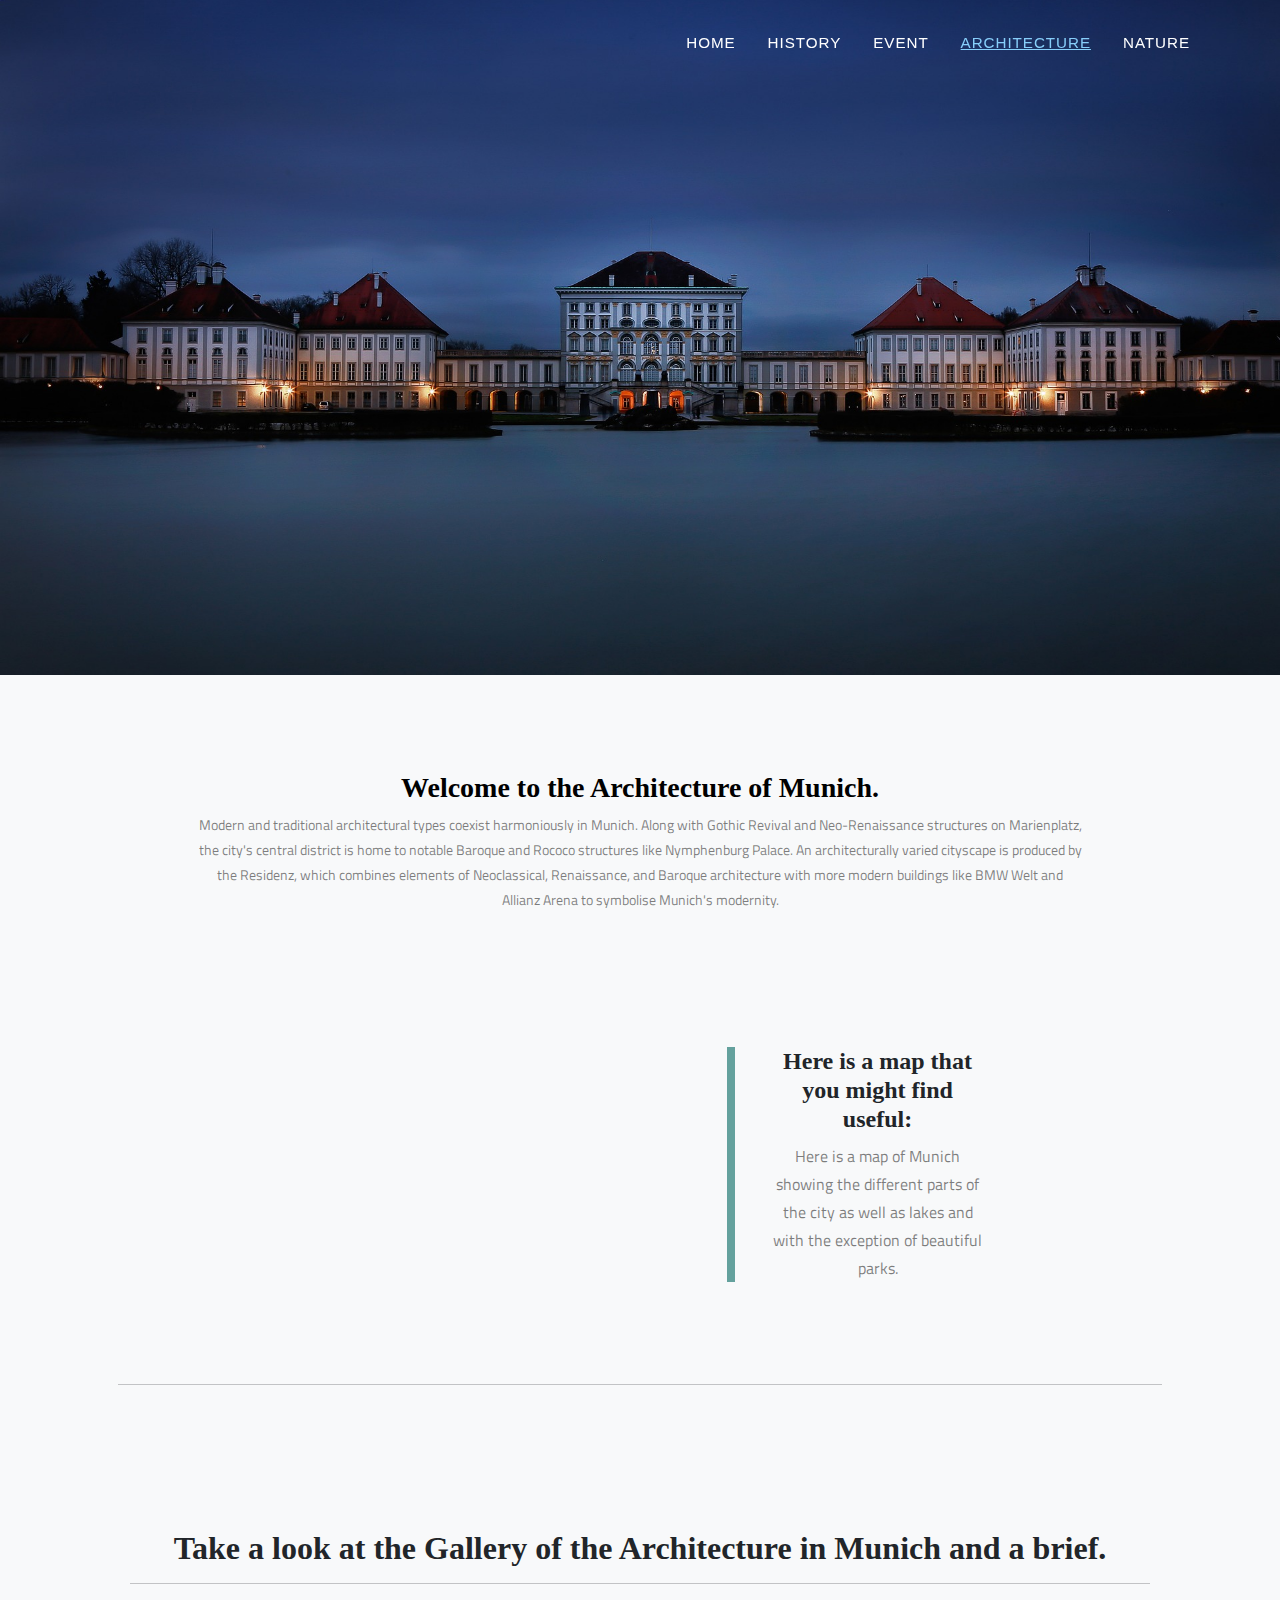
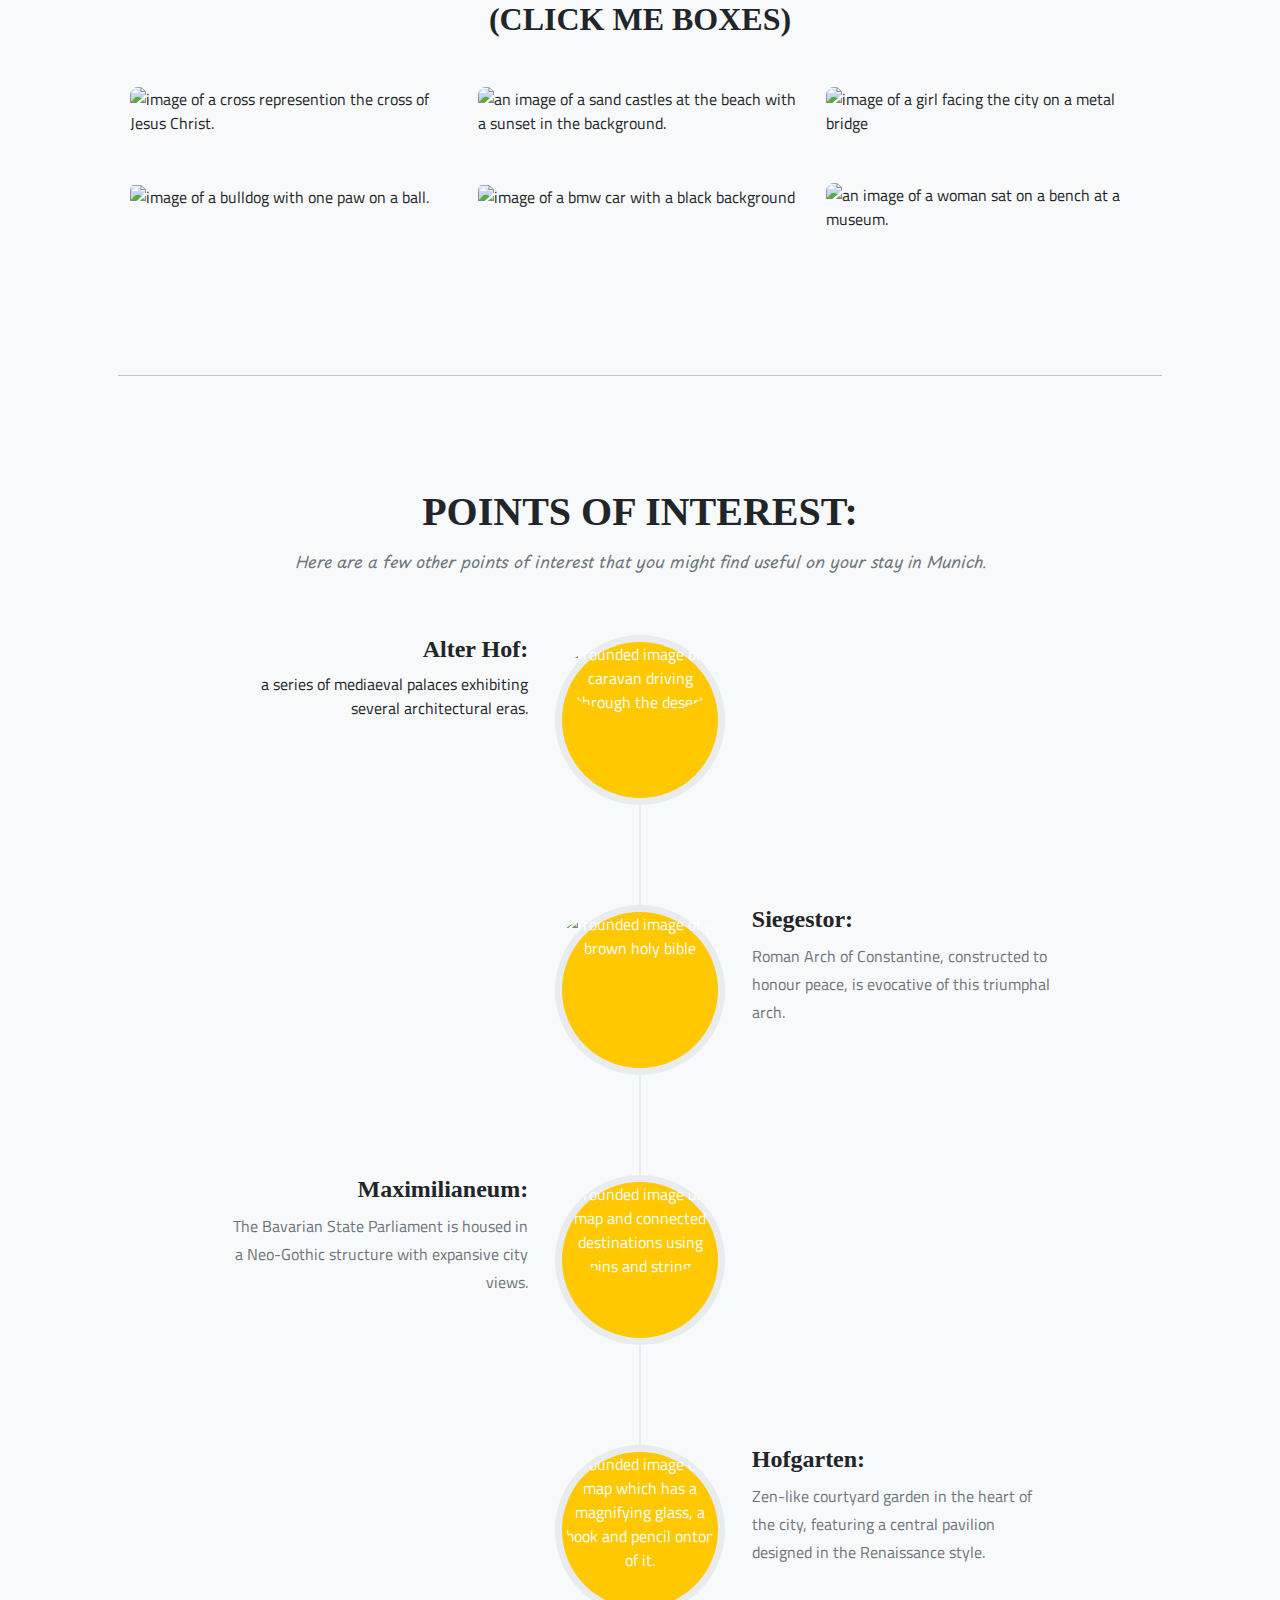
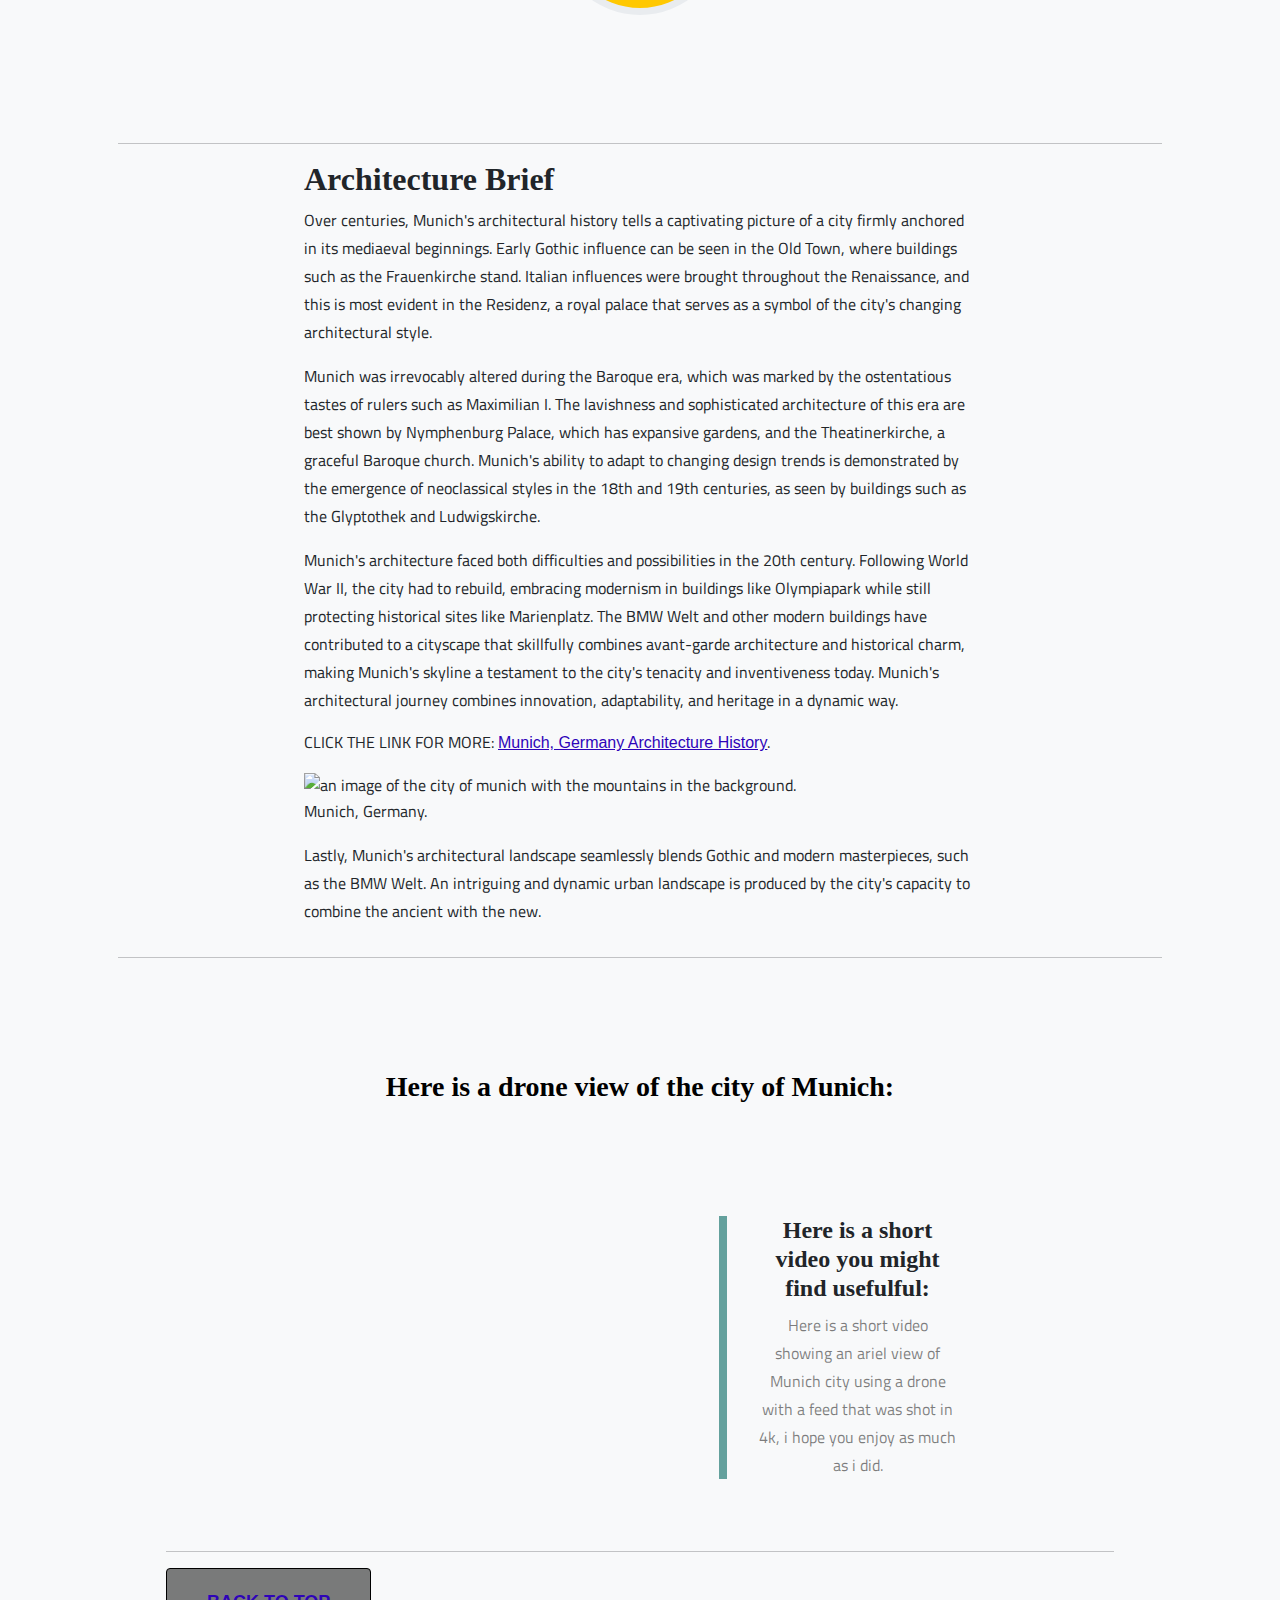
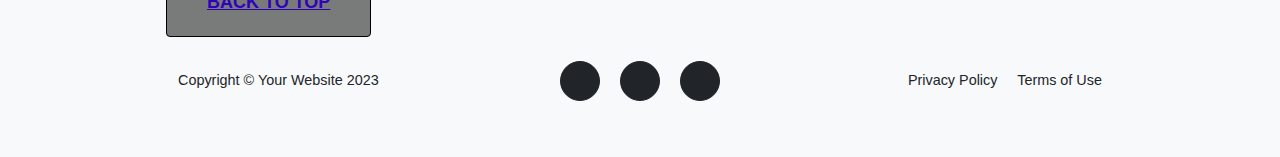
==== commit 33665e5f: "changes made throughout pages" ====
--- a/architecture.html
+++ b/architecture.html
@@ -6,14 +6,13 @@
     <meta name="viewport" content="width=device-width, initial-scale=1, shrink-to-fit=no" />
     <meta name="description" content="" />
     <meta name="author" content="" />
-    <title>Agency - Start Bootstrap Theme</title>
+    <title>Architecture-Of-Munich</title>
     <!-- Favicon-->
     <link rel="icon" type="image/x-icon" href="assets/favicon.ico" />
     <!-- Font Awesome icons (free version)-->
     <script src="https://use.fontawesome.com/releases/v6.1.0/js/all.js" crossorigin="anonymous"></script>
     <!-- Google fonts-->
-    <link href="https://fonts.googleapis.com/css?family=Montserrat:400,700" rel="stylesheet" type="text/css" />
-    <link href="https://fonts.googleapis.com/css?family=Roboto+Slab:400,100,300,700" rel="stylesheet" type="text/css" />
+    <link href="https://fonts.googleapis.com/css2?family=Titillium+Web&display=swap" rel="stylesheet">
     <link href="https://fonts.googleapis.com/css2?family=Noto+Sans:wght@500&display=swap" rel="stylesheet">
     <link href="https://fonts.googleapis.com/css2?family=Noto+Sans:wght@500&family=Playpen+Sans:wght@500&display=swap"
         rel="stylesheet">
@@ -45,8 +44,9 @@
     <!-- Masthead-->
     <header class="mastheadarchitecture">
         <div class="container">
-            <div class="masthead-subheading">Marvel at the</div>
-            <div class="masthead-heading text-uppercase">Architecture</div>
+            <div class="masthead-subheading"></div>
+            <div class="masthead-heading text-uppercase"></div>
+            <class="masthead"  role="img" aria-label="an image of a palace in Munich during the winter.">
         </div>
     </header>
 
@@ -66,12 +66,14 @@
             <!-- Featured maps Row-->
             <div class="row gx-0 mb-4 mb-lg-5 align-items-center">
                 <div class="col-xl-7 col-lg-6">
-
-                    <iframe
+                    <div class="architecture-map-responsive">
+                        <iframe
                         src="https://www.google.com/maps/embed?pb=!1m18!1m12!1m3!1d85229.04697735496!2d11.546296612076112!3d48.12166015614677!2m3!1f0!2f0!3f0!3m2!1i1024!2i768!4f13.1!3m3!1m2!1s0x479e75f9a38c5fd9%3A0x10cb84a7db1987d!2sMunich%2C%20Germany!5e0!3m2!1sen!2suk!4v1700583616852!5m2!1sen!2suk"
                         width="710" height="450" style="border:0;" allowfullscreen="" loading="lazy"
                         referrerpolicy="no-referrer-when-downgrade"></iframe>
-
+                    </div>
+
+                    
                 </div>
                 <div class="col-xl-3 col-lg-4">
                     <div class="featured-text text-center text-lg-left">
@@ -90,6 +92,8 @@
                 <div class="container">
                     <!-- Portfolio Section Heading-->
                     <h2 class="text-center mb-5">Take a look at the Gallery of the Architecture in Munich and a brief.
+                        <hr>
+                    (CLICK ME BOXES)
                     </h2>
 
                     <!-- Portfolio Grid Items-->
@@ -532,11 +536,14 @@
                     <!-- Featured video Row-->
                     <div class="row gx-0 mb-4 mb-lg-5 align-items-center">
                         <div class="col-xl-7 col-lg-6">
-
-                            <iframe width="650" height="400" src="https://www.youtube.com/embed/pMRE7ofQE3U"
+                            <div class="architecture-responsive">
+                                <iframe width="650" height="400" src="https://www.youtube.com/embed/pMRE7ofQE3U"
                                 title="YouTube video player" frameborder="0"
                                 allow="accelerometer; autoplay; clipboard-write; encrypted-media; gyroscope; picture-in-picture; web-share"
                                 allowfullscreen></iframe>
+                            </div>
+
+                         
 
                         </div>
                         <div class="col-xl-3 col-lg-4">
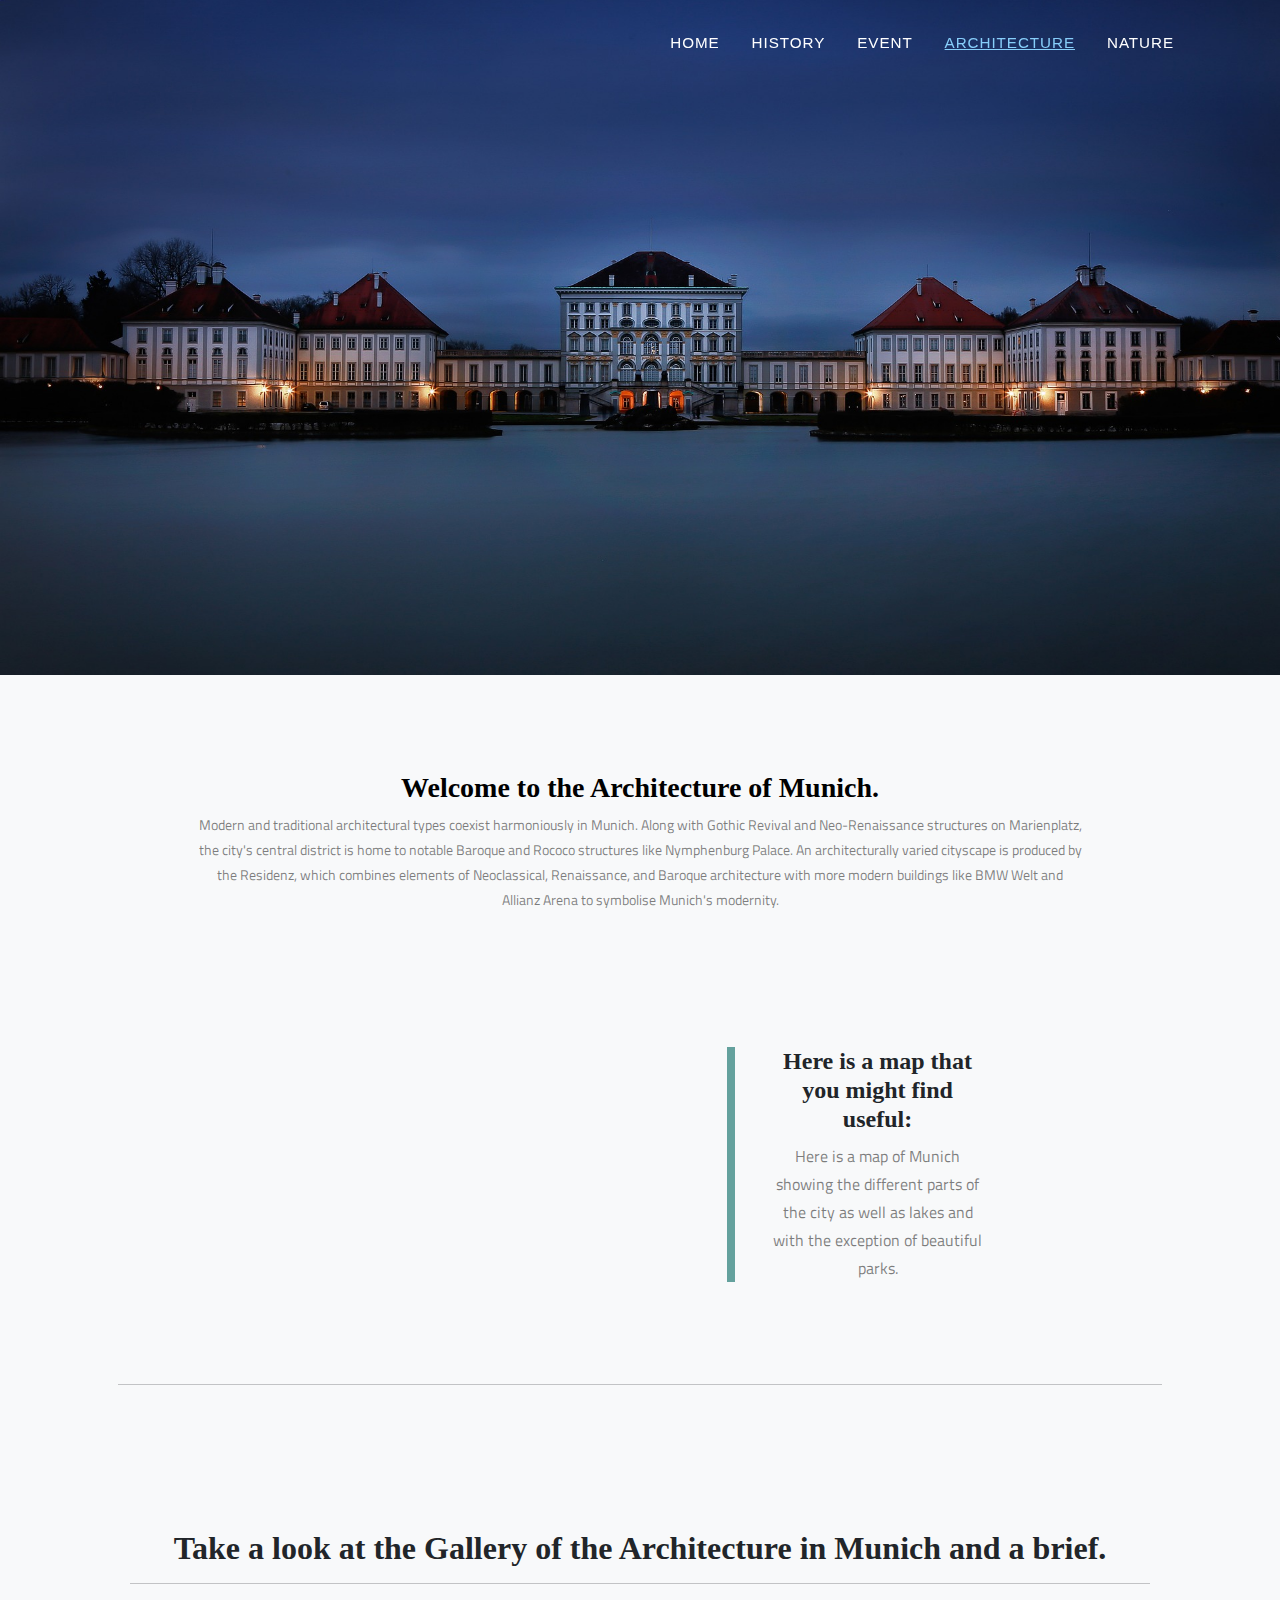
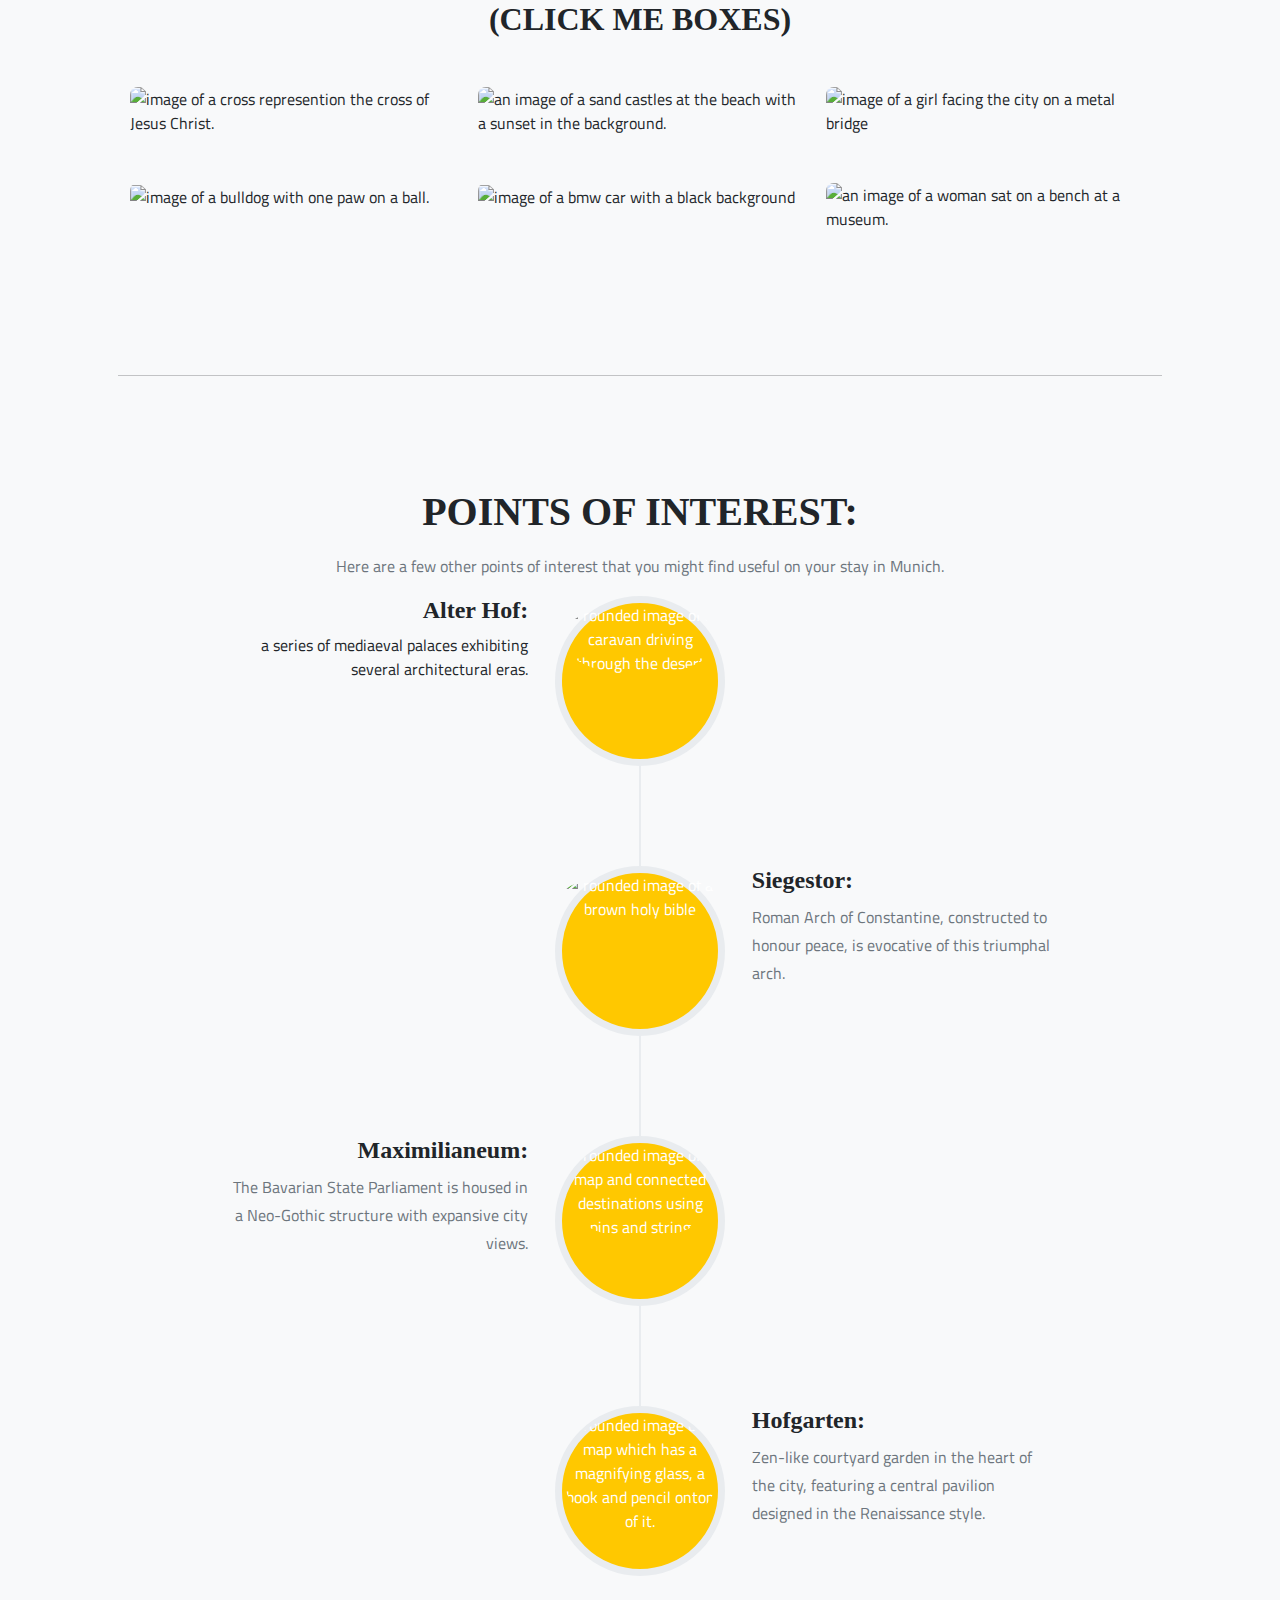
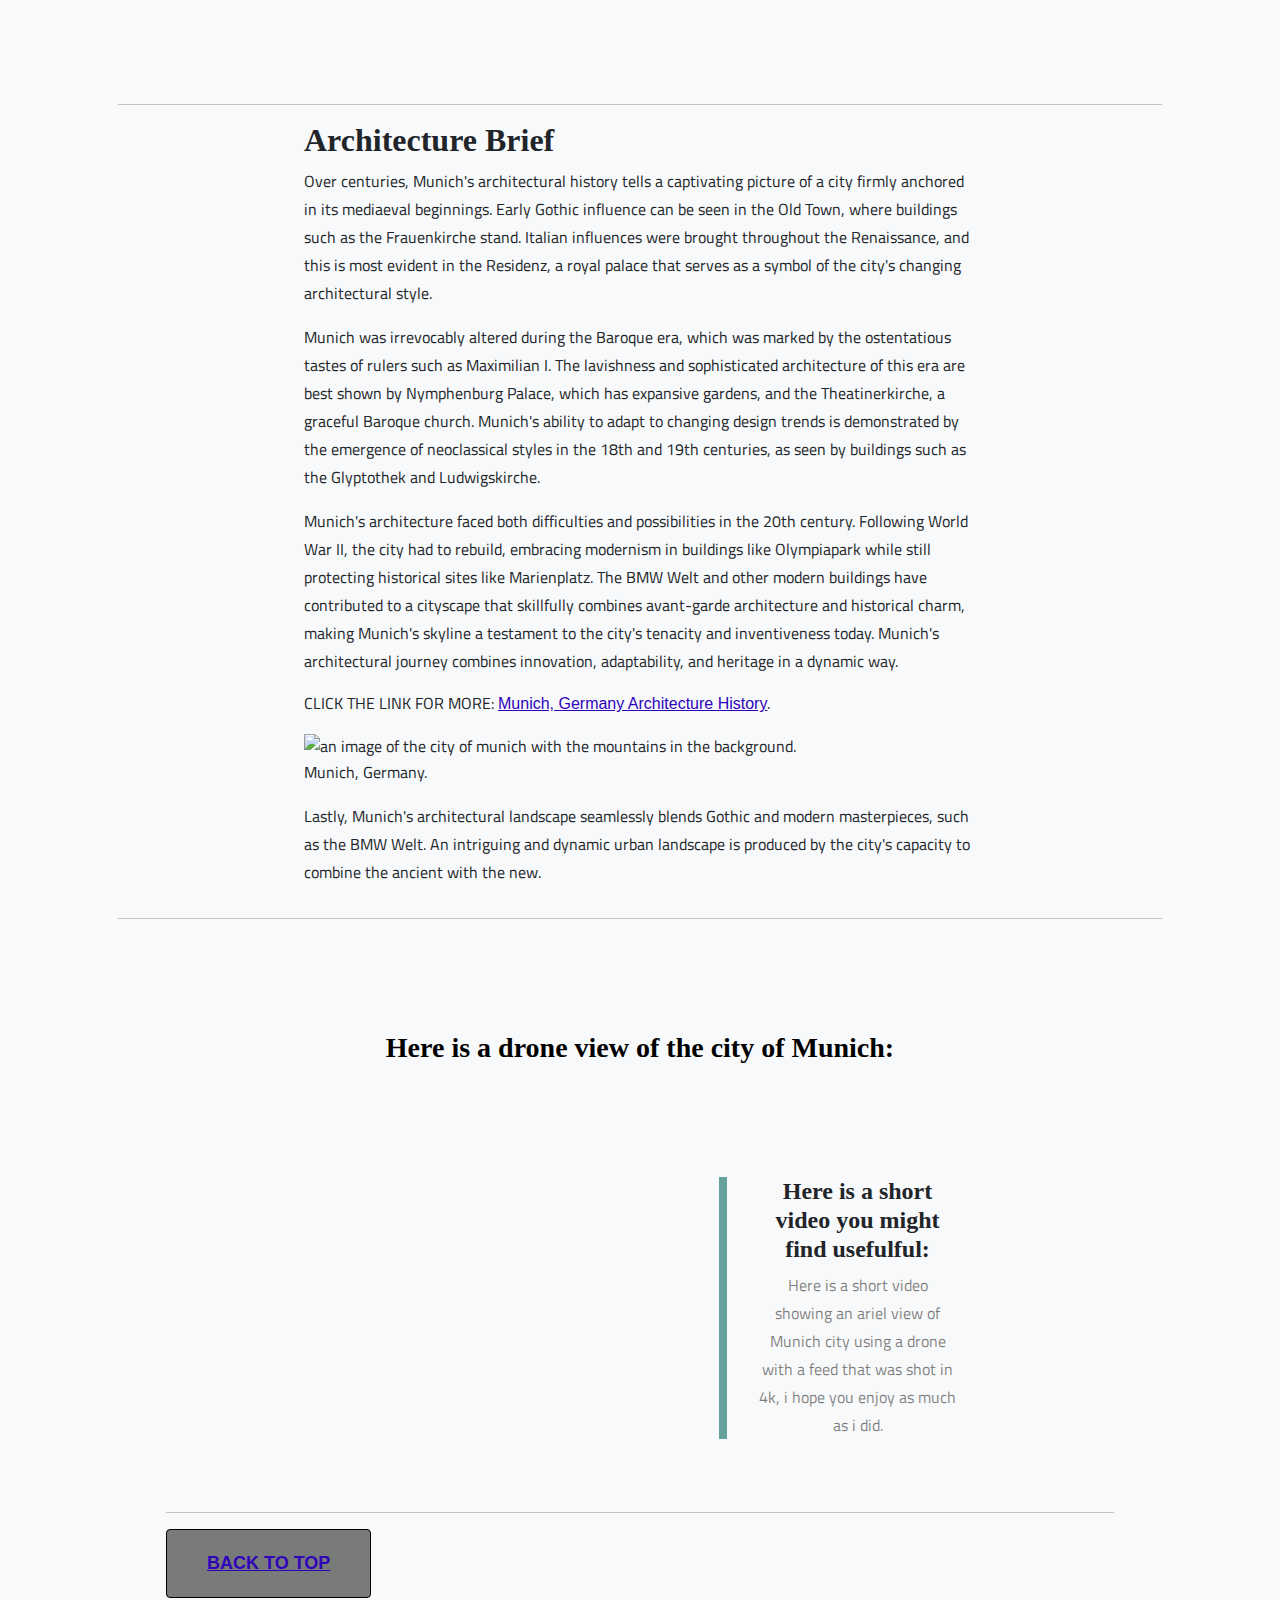
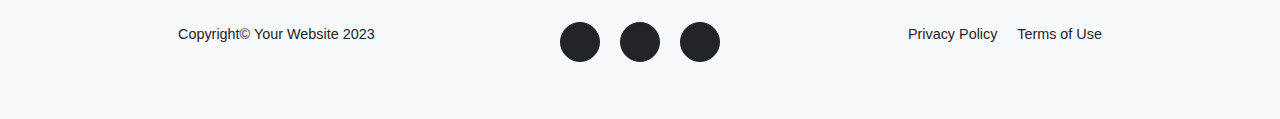
==== commit ccd6bfa5: "changes" ====
--- a/architecture.html
+++ b/architecture.html
@@ -32,11 +32,13 @@
             </button>
             <div class="collapse navbar-collapse" id="navbarResponsive">
                 <ul class="navbar-nav text-uppercase ms-auto py-4 py-lg-0">
+                    <p>
                     <li class="nav-item"><a class="nav-link" href="index.html">Home</a></li>
                     <li class="nav-item"><a class="nav-link" href="history.html">History</a></li>
                     <li class="nav-item"><a class="nav-link" href="event.html">Event</a></li>
                     <li class="nav-item"><a class="nav-link active" href="architecture.html">Architecture</a></li>
                     <li class="nav-item"><a class="nav-link" href="nature.html">Nature</a></li>
+                </p>
                 </ul>
             </div>
         </div>
@@ -404,8 +406,8 @@
                 <div class="container">
                     <div class="text-center">
                         <h2 class="section-heading text-uppercase">points of interest:</h2>
-                        <h3 class="section-subheading text-muted">Here are a few other points of interest that you might
-                            find useful on your stay in Munich.</h3>
+                        <p class="section-subheading text-muted">Here are a few other points of interest that you might
+                            find useful on your stay in Munich.</p>
                     </div>
                     <ul class="timeline">
                         <li>
@@ -568,7 +570,7 @@
                     <footer class="footer py-4">
                         <div class="container">
                             <div class="row align-items-center">
-                                <div class="col-lg-4 text-lg-start">Copyright &copy; Your Website 2023</div>
+                                <div class="col-lg-4 text-lg-start"><p>Copyright&copy; Your Website 2023</p> </div>
                                 <div class="col-lg-4 my-3 my-lg-0">
                                     <a class="btn btn-dark btn-social mx-2" href="#!" aria-label="Twitter"><i
                                             class="fab fa-twitter"></i></a>
@@ -578,8 +580,10 @@
                                             class="fab fa-linkedin-in"></i></a>
                                 </div>
                                 <div class="col-lg-4 text-lg-end">
+                                    <p>
                                     <a class="link-dark text-decoration-none me-3" href="#!">Privacy Policy</a>
                                     <a class="link-dark text-decoration-none" href="#!">Terms of Use</a>
+                                    </p>
                                 </div>
                             </div>
                         </div>
